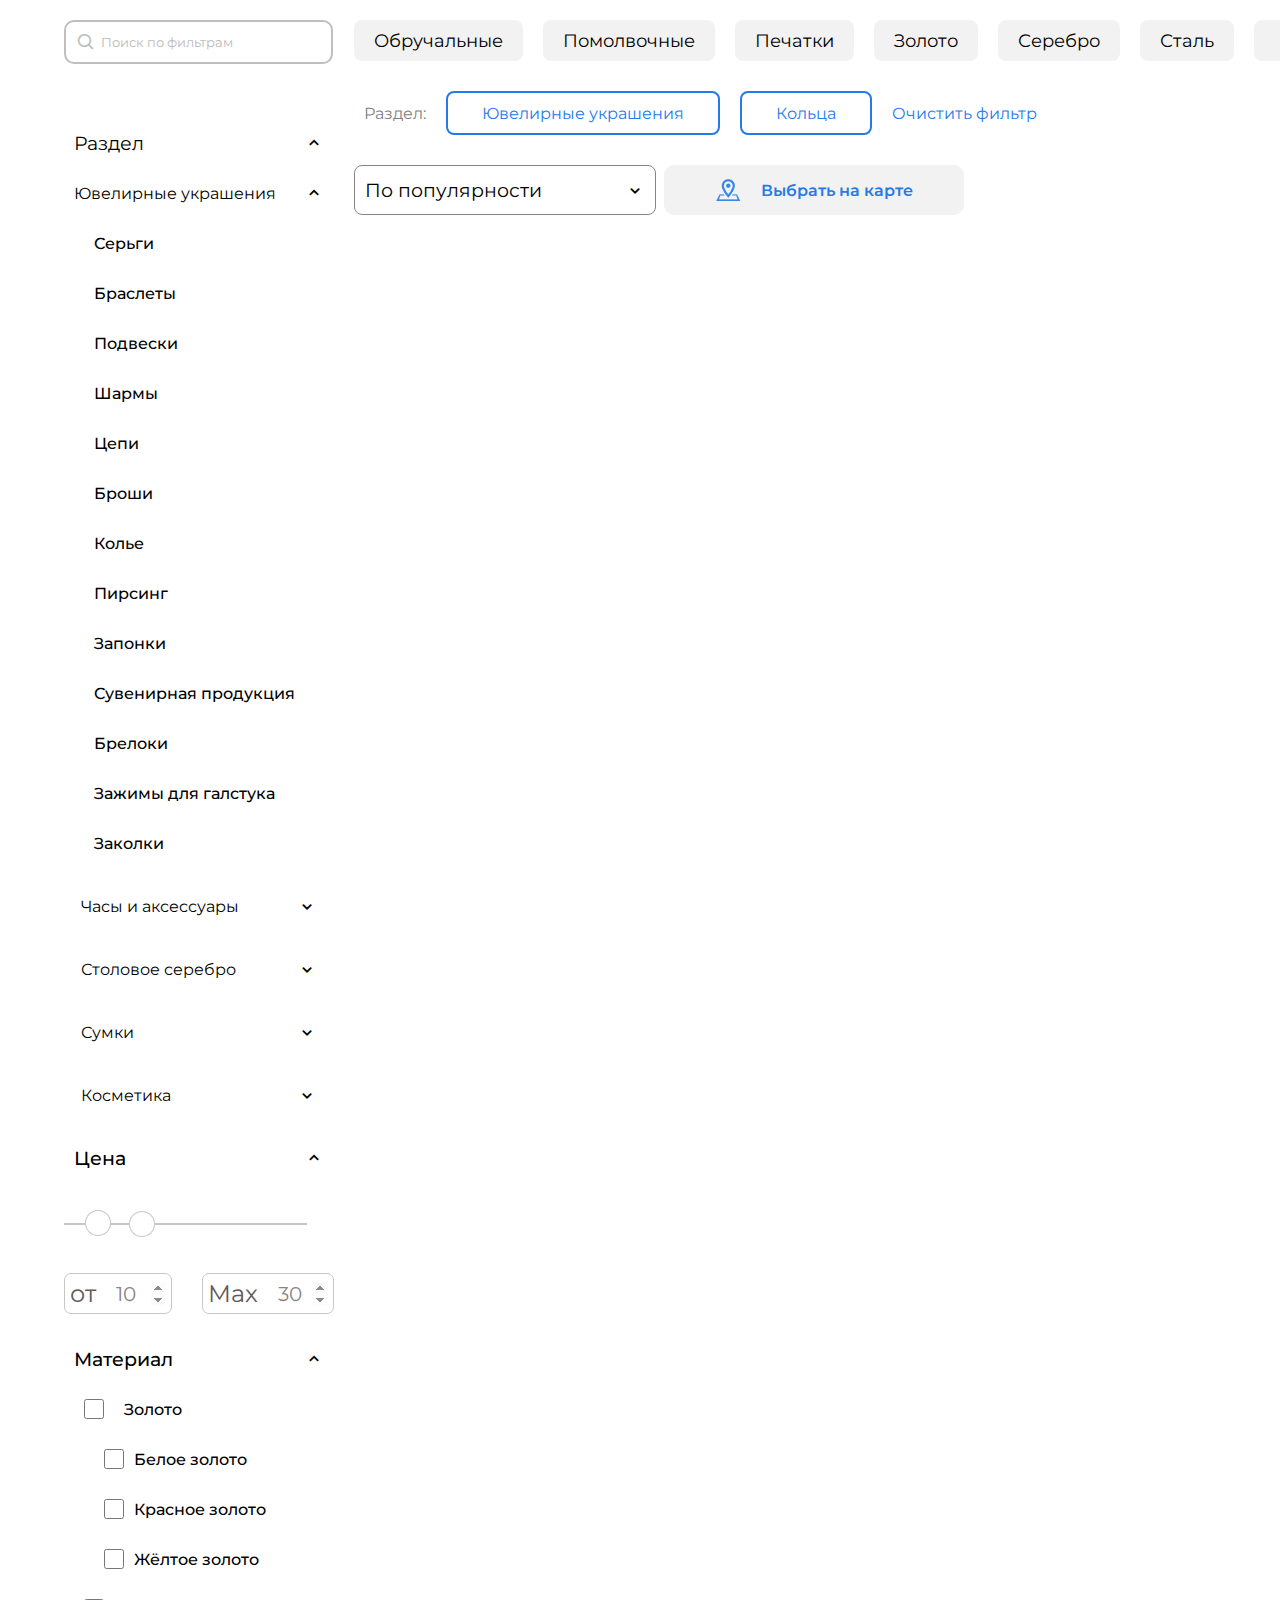
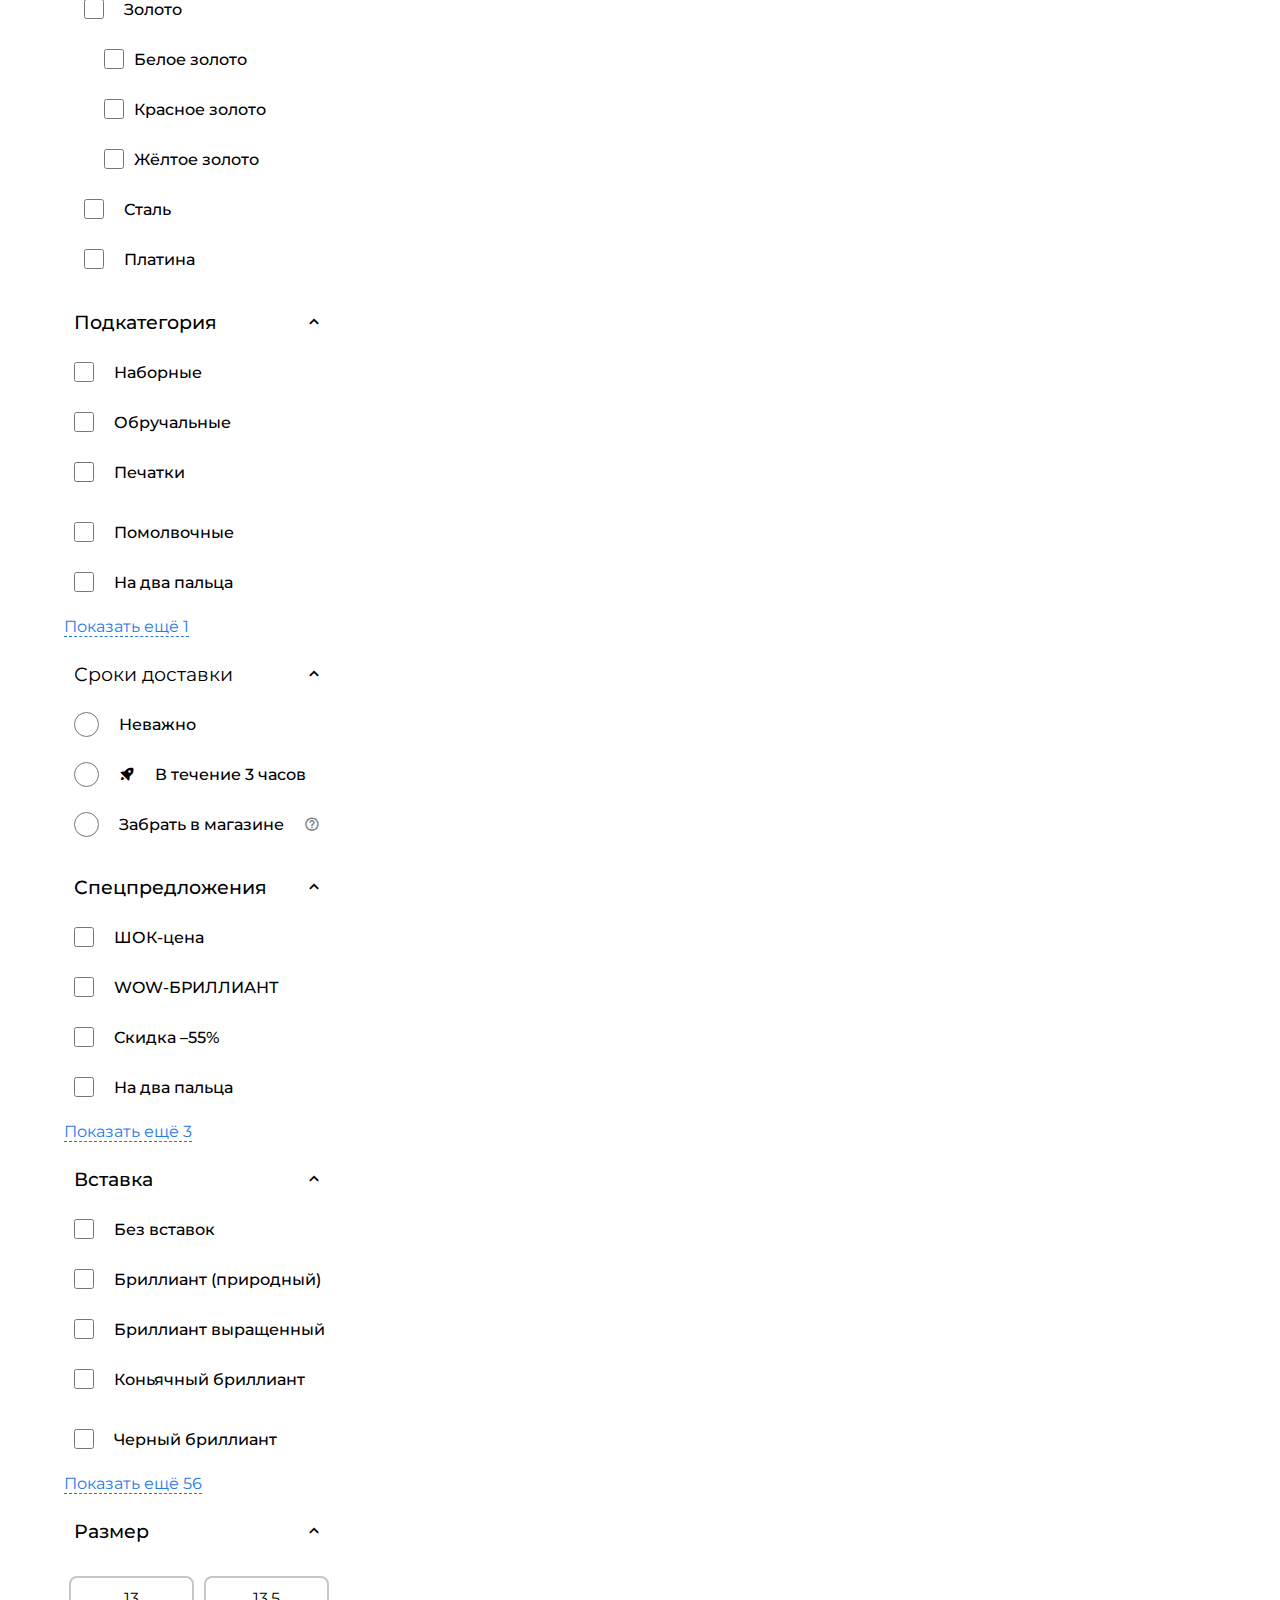
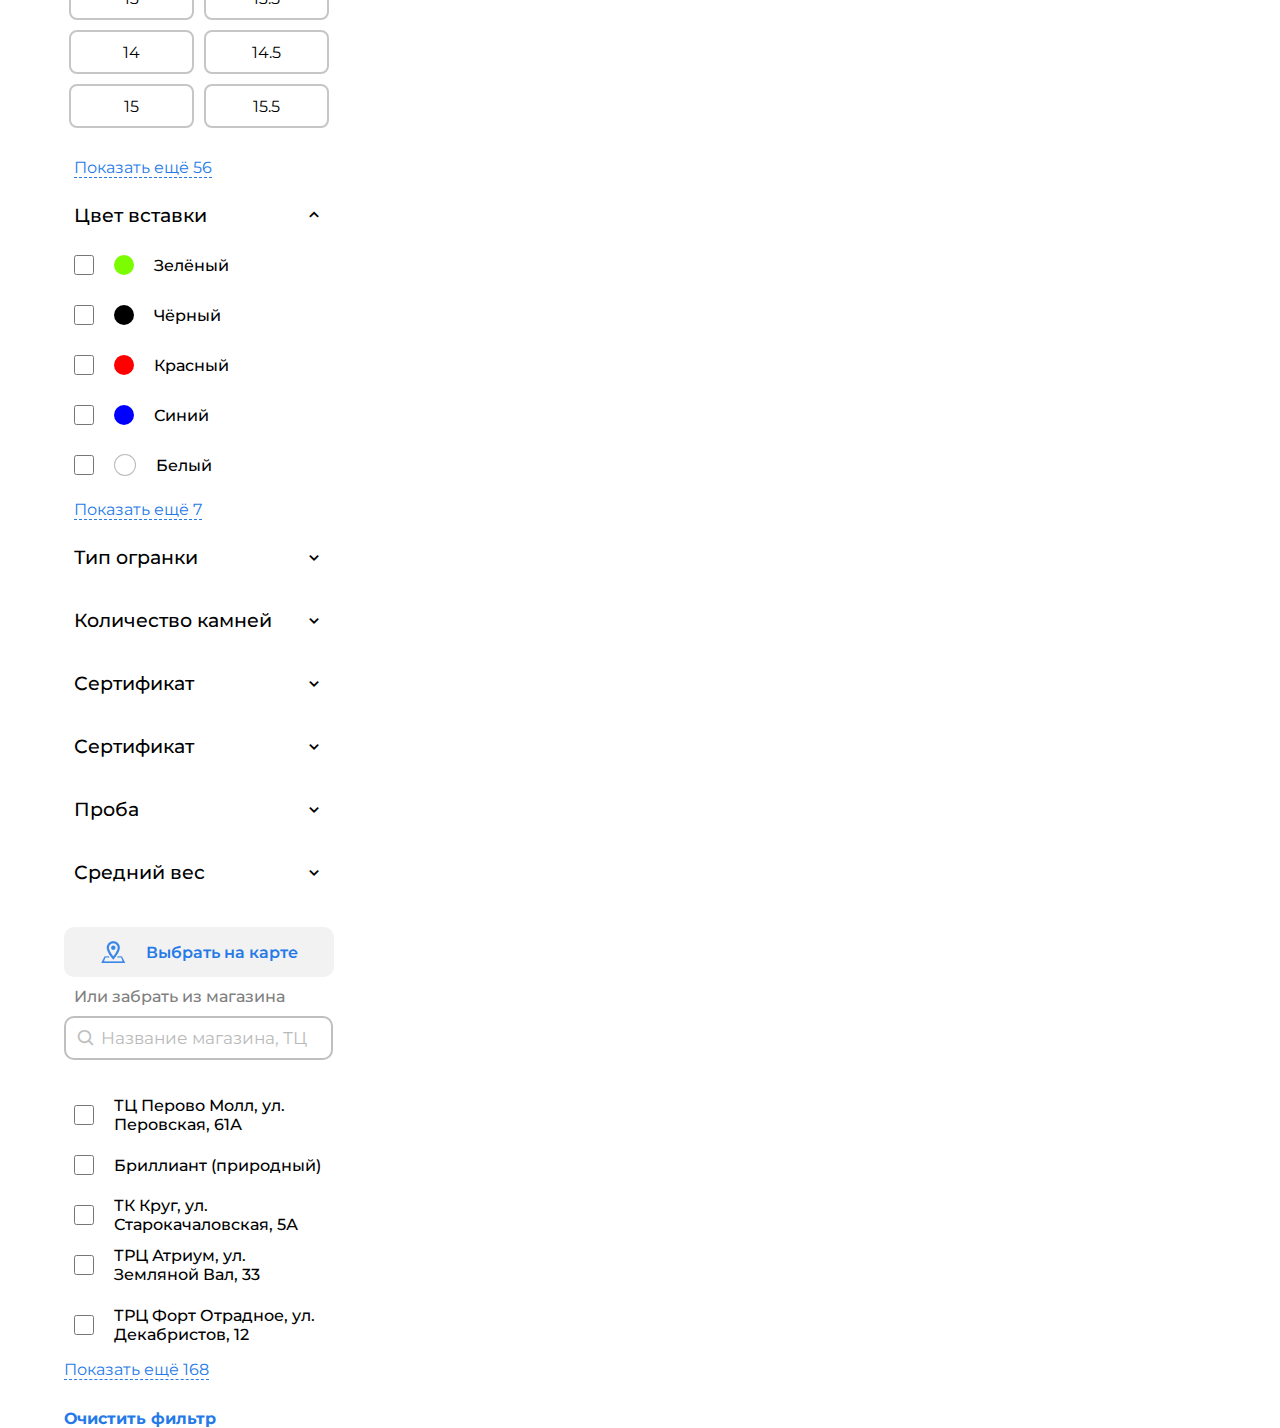
==== pages/index.html @ 88bc97db "2312" ====
<!DOCTYPE html>
<html lang="en">
<head>
    <meta charset="UTF-8">
    <meta name="viewport" content="width=device-width, initial-scale=1.0">
    <title>Document</title>
    <link href='https://unpkg.com/boxicons@2.1.4/css/boxicons.min.css' rel='stylesheet'>
    <link rel="stylesheet" href="style.css">
</head>
<body>
    <div class="body">
        <div class="almaz">
          <div class="accorin">
            <div class="input_search">
                <i class='bx bx-search'></i>
                <input type="text" placeholder="Поиск по фильтрам"> </div>
              
          </div>
          <div class="filter">
            <div class="filt1">
                <div class="pechat">
                    <h3>Обручальные</h3>
                </div>
                <div class="pechat">
                    <h3>Помолвочные</h3>
                </div>
                <div class="pechat">
                    <h3>Печатки</h3>
                </div>
                <div class="pechat">
                    <h3>Золото</h3>
                </div>
                <div class="pechat">
                    <h3>Серебро</h3>
                </div>
                <div class="pechat">
                    <h3>Сталь</h3>
                </div>
                <div class="pechat1">
                    <i class='bx bx-dots-vertical-rounded'></i>
                </div>
               
            </div>
            <div class="filt2">
                <h4 style="color: grey;">Раздел:</h4>
                <div class="ukr">
                    <h4>Ювелирные украшения</h4>
                   <i class='bx bx-x'></i>

                </div>
                <div class="ukr">
                    <h4>Кольца</h4><i class='bx bx-x'></i>
                </div>
                <h4 style="color: #257AE8;">Очистить фильтр</h4>
            </div>
            <div class="filt3">
                <div class="popular">
                    <h3>По популярности</h3>
                    <i class='bx bx-chevron-down'></i>
                </div>
                <div class="location1">
                    <div class="local1">
                    <img src="../image/SVG.png" alt="">
                    <span>Выбрать на карте</span>
                    </div>
                </div>
            </div>
          </div>
           
        </div>
        <div class="body_ichi">
        <div class="accor">
                    <div class="razdel"  >
                    <div  class="raz">
                        <h3>Раздел</h3>
                        <i class='bx bx-chevron-up' ></i>
                    </div>
                    <div class="razdel2">
                        <div onclick="document.querySelector('.clk').style='display:block;'" class="radl">
                       
                            <h3>Ювелирные украшения</h3> <i class='bx bx-chevron-up' ></i>
                           
                        </div>
                       <div class="clk">
                        <div class="clock">
                            <h3>Серьги</h3>
                        </div>
                        <div class="clock">
                            <h3>Браслеты</h3>
                        </div>
                        <div class="clock">
                            <h3>Подвески</h3>
                        </div>
                        <div class="clock">
                            <h3>Шармы</h3>
                        </div>
                        <div data-aos="zoom-in" class="clock">
                            <h3>Цепи</h3>
                        </div>
                        <div class="clock">
                            <h3>Броши</h3>
                        </div>
                        <div class="clock">
                            <h3>Колье</h3>
                        </div>
                        <div class="clock">
                            <h3>Пирсинг</h3>
                        </div>
                        <div class="clock">
                            <h3>Запонки</h3>
                        </div>
                        <div class="clock">
                            <h3>Сувенирная продукция</h3>
                        </div>
                        <div class="clock">
                            <h3>Брелоки</h3>
                        </div>
                        <div class="clock">
                            <h3>Зажимы для галстука</h3>
                        </div>
                        <div class="clock">
                            <h3>Заколки</h3>
                        </div>
                        <div class="razdel1"  >
                            <div  class="raz">
                                <h3>Часы и аксессуары</h3>
                                <i class='bx bx-chevron-down'></i>
                            </div>
         
                        </div>
                        <div class="razdel1"  >
                            <div  class="raz">
                                <h3>Столовое серебро</h3>
                                <i class='bx bx-chevron-down'></i>
                            </div>
         
                        </div>
                        <div class="razdel1"  >
                            <div  class="raz">
                                <h3>Сумки</h3>
                                <i class='bx bx-chevron-down'></i>
                            </div>
                         
                        </div>
                        <div class="razdel1"  >
                            <div  class="raz">
                                <h3>Косметика</h3>
                                <i class='bx bx-chevron-down'></i>
                            </div>
                           
                        </div>
                       </div>
                    </div>
                    </div>
                    <div class="razdel20"  >
                    <div  class="raz">
                        <h3>Цена</h3>
                        <i class='bx bx-chevron-up' ></i>
                    </div>
                    <div class="range_container">
                        <div class="sliders_control">
                           <input id="fromSlider" type="range" value="10" min="0" max="100"/>
                           <input id="toSlider" type="range" value="30" min="0" max="100"/>
                        </div>
                        <div class="form_control">
                          <div class="form_control_container">
                              <div class="form_control_container__time">от</div>
                              <input class="form_control_container__time__input" type="number" id="fromInput" value="10" min="0" max="100"/>
                            </div>
                            <div class="form_control_container">
                              <div class="form_control_container__time">Max</div>
                              <input class="form_control_container__time__input" type="number" id="toInput" value="30" min="0" max="100"/>
                            </div>
                        </div>
                    </div>
                    
                  
                    </div>
                    <div style="margin-top: 20px;"      class="razdel20"  >
                    <div  class="raz">
                        <h3>Материал</h3>
                        <i class='bx bx-chevron-up' ></i>
                    </div>
             <div class="categoryy">
                <div class="gold_cat">
                    <div class="gold">
                        <input style="margin-left: 10px;" type="checkbox" name="" id="">
                        <span>Золото</span>
                       </div>
                      <div class="gold1">
                        <input type="checkbox" name="" id="">
                        <span>Белое золото</span>
                      </div>
                      <div class="gold1">
                        <input type="checkbox" name="" id="">
                        <span>Красное золото</span>
                      </div>
                      <div class="gold1">
                        <input type="checkbox" name="" id="">
                        <span>Жёлтое золото</span>
                      </div>
                </div>


                <div class="gold_cat">
                    <div class="gold">
                        <input style="margin-left: 10px;" type="checkbox" name="" id="">
                        <span>Золото</span>
                       </div>
                      <div class="gold1">
                        <input type="checkbox" name="" id="">
                        <span>Белое золото</span>
                      </div>
                      <div class="gold1">
                        <input type="checkbox" name="" id="">
                        <span>Красное золото</span>
                      </div>
                      <div class="gold1">
                        <input type="checkbox" name="" id="">
                        <span>Жёлтое золото</span>
                      </div>
                </div>
                <div class="gold_cat">
                    <div class="gold">
                        <input style="margin-left: 10px;" type="checkbox" name="" id=""> <span>Сталь</span>
                    </div>
                    <div class="gold">
                        <input style="margin-left: 10px;" type="checkbox" name="" id=""> <span>Платина</span>

                    </div>
                </div>
             </div>
                  <!-- <div class="gold1">
                    <input  type="checkbox" name="" id="">
                    <span>Комбинированное
                        золото</span>
                  </div> -->
                 
                    </div>
                    <div class="razdel20">
                    <div class="raz">
                            <h3>Подкатегория</h3><i class='bx bx-chevron-up' ></i>
                    </div>
                    <div class="tick">
                        <div class="check_inp">
                            <input style="margin-left: 10px;" type="checkbox" name="" id="">
                            <span>Наборные</span>
                        </div>
                        <div class="check_inp">
                            <input style="margin-left: 10px;" type="checkbox" name="" id="">
                            <span>Обручальные</span>
                        </div>
                        <div style="margin-bottom: 10px;" class="check_inp">
                            <input style="margin-left: 10px;" type="checkbox" name="" id="">
                            <span>Печатки</span>
                        </div>
                        <div class="check_inp">
                            <input style="margin-left: 10px;" type="checkbox" name="" id="">
                            <span>Помолвочные</span>
                        </div>
                        <div style="margin-bottom: 10px;" class="check_inp">
                            <input style="margin-left: 10px;" type="checkbox" name="" id="">
                            <span>На два пальца</span>
                        </div>
                    </div> <span class="spn">Показать ещё 1</span>
                    </div>
                    <div class="razdel21">
                        <div class="raz">
                <h3>Сроки доставки</h3><i class='bx bx-chevron-up' ></i>
                        </div>
                        <div class="rocket">
                            <input style="margin-left: 10px;" type="radio" name="as" id="">
                            <span>Неважно</span>
                        </div>
                        <div class="rocket">
                            <input style="margin-left: 10px;" type="radio" name="as" id="">
                            <i class='bx bxs-rocket' ></i>
                            <span>В течение 3 часов</span>
                        </div>
                        <div class="rocket">
                            <input style="margin-left: 10px;" type="radio" name="as" id="">
                            <span>Забрать в магазине</span><i class='bx bx-help-circle'></i>
                        </div>
                    </div>
                    <div class="razdel20">
                        <div class="raz">
                                <h3>Спецпредложения</h3><i class='bx bx-chevron-up' ></i>
                        </div>
                        <div class="tick">
                            <div class="check_inp">
                                <input style="margin-left: 10px;" type="checkbox" name="" id="">
                                <span>ШОК-цена</span>
                            </div>
                            <div class="check_inp">
                                <input style="margin-left: 10px;" type="checkbox" name="" id="">
                                <span>WOW-БРИЛЛИАНТ</span>
                            </div>
                            <div class="check_inp">
                                <input style="margin-left: 10px;" type="checkbox" name="" id="">
                                <span>Скидка –55%</span>
                            </div>
                            <div style="margin-bottom: 10px;" class="check_inp">
                                <input style="margin-left: 10px;" type="checkbox" name="" id="">
                                <span>На два пальца</span>
                            </div>
                        </div> <span class="spn">Показать ещё 3</span>
                    </div>
                    <div class="razdel20">
                        <div class="raz">
                                <h3>Вставка</h3><i class='bx bx-chevron-up' ></i>
                        </div>
                        <div class="tick">
                            <div class="check_inp">
                                <input style="margin-left: 10px;" type="checkbox" name="" id="">
                                <span>Без вставок</span>
                            </div>
                            <div class="check_inp">
                                <input style="margin-left: 10px;" type="checkbox" name="" id="">
                                <span>Бриллиант (природный)</span>
                            </div>
                            <div class="check_inp">
                                <input style="margin-left: 10px;" type="checkbox" name="" id="">
                                <span>Бриллиант выращенный</span>
                            </div>
                            <div style="margin-bottom: 10px;" class="check_inp">
                                <input style="margin-left: 10px;" type="checkbox" name="" id="">
                                <span>Коньячный бриллиант</span>
                            </div>
                            <div style="margin-bottom: 10px;" class="check_inp">
                                <input style="margin-left: 10px;" type="checkbox" name="" id="">
                                <span>Черный бриллиант</span>
                            </div>
                        </div> <span class="spn">Показать ещё 56</span>
                    </div>
                    <div class="razdel20">
                        <div class="raz">
                            <h3>Размер</h3>
                            <i class='bx bx-chevron-up' ></i>
                        </div>
                        <div class="razmer">
                           <div class="ram">
                            <strong>13</strong>
                           </div> 
                           <div class="ram">
                            <strong>13.5</strong>
                            
                           </div> 
                           <div class="ram">
                            <strong>14</strong>
                            
                           </div> 
                           <div class="ram">
                            <strong>14.5</strong>
                            
                           </div> 
                           <div class="ram">
                            <strong>15</strong>
                            
                           </div> 
                           <div class="ram">
                            <strong>15.5</strong>
                            
                           </div> 
                           
                        </div><span style="margin-left: 10px;" class="spn">Показать ещё 56</span>
                    </div>
                    <div class="razdel20">
                        <div class="raz">
                            <h3>Цвет вставки</h3>
                            <i class='bx bx-chevron-up' ></i>
                        </div>
                        <div class="tick">
                            <div class="check_inp">
                                <input style="margin-left: 10px;" type="checkbox" name="" id="">
                                <div class="color"></div>
                                <span>Зелёный</span>
                            </div>
                            <div class="check_inp">
                                <input style="margin-left: 10px;" type="checkbox" name="" id="">
                                <div class="color1"></div>
                                <span>Чёрный</span>
                            </div>
                            <div class="check_inp">
                                <input style="margin-left: 10px;" type="checkbox" name="" id="">
                                <div class="color2"></div>
                                <span>Красный</span>
                            </div>
                            <div  class="check_inp">
                                <input style="margin-left: 10px;" type="checkbox" name="" id="">
                                <div class="color3"></div>
                                <span>Синий</span>
                            </div>
                            <div style="margin-bottom: 10px;" class="check_inp">
                                <input style="margin-left: 10px;" type="checkbox" name="" id="">
                                <div class="color4"></div>

                                <span>Белый</span>
                            </div>
                        </div>
                        <span style="margin-left: 10px;" class="spn">Показать ещё 7</span>
                    </div>
                    <div class="razdel20">
                        <div class="raz">
                            <h3>Тип огранки</h3><i class='bx bx-chevron-down'></i>
                        </div>
                    </div>
                    <div class="razdel20">
                        <div class="raz">
                            <h3>Количество камней</h3><i class='bx bx-chevron-down'></i>
                        </div>
                    </div>
                    <div class="razdel20">
                        <div class="raz">
                            <h3>Сертификат</h3><i class='bx bx-chevron-down'></i>
                        </div>
                    </div>
                    <div class="razdel20">
                        <div class="raz">
                            <h3>Сертификат</h3><i class='bx bx-chevron-down'></i>
                        </div>
                    </div>
                    <div class="razdel20">
                        <div class="raz">
                            <h3>Проба</h3><i class='bx bx-chevron-down'></i>
                        </div>
                    </div>
                    <div class="razdel20">
                        <div class="raz">
                            <h3>Средний вес</h3><i class='bx bx-chevron-down'></i>
                        </div>
                    </div>
                    <div class="location">
                        <div class="local">
                        <img src="../image/SVG.png" alt="">
                        <span>Выбрать на карте</span>
                        </div>
                    </div>
                    <p style="color: grey;margin-top: 10px;margin-left: 10px;margin-bottom: 10px;font-weight: 500;">Или забрать из магазина</p>
                    <div class="input_search1">

                        <i class='bx bx-search'></i>
                        <input type="text" placeholder="Название магазина, ТЦ">
                     </div>
                     <div class="tick">
                        <div class="check_inp lefy">
                            <input style="margin-left: 10px;" type="checkbox" name="" id="">
                            <span>ТЦ Перово Молл, ул.
                                Перовская, 61А</span>
                        </div>
                        <div class="check_inp lefy">
                            <input style="margin-left: 10px;" type="checkbox" name="" id="">
                            <span>Бриллиант (природный)</span>
                        </div>
                        <div class="check_inp lefy">
                            <input style="margin-left: 10px;" type="checkbox" name="" id="">
                            <span>ТК Круг, ул.
                                Старокачаловская, 5А</span>
                        </div>
                        <div style="margin-bottom: 10px;" class="check_inp lefy">
                            <input style="margin-left: 10px;" type="checkbox" name="" id="">
                            <span>ТРЦ Атриум, ул. Земляной
                                Вал, 33</span>
                        </div>
                        <div style="margin-bottom: 10px;" class="check_inp lefy">
                            <input style="margin-left: 10px;" type="checkbox" name="" id="">
                            <span>ТРЦ Форт Отрадное, ул.
                                Декабристов, 12</span>
                        </div>
                    </div> <span class="spn">Показать ещё 168</span>


                    <p style="color: #257AE8; font-weight: 700;margin-top: 30px;">Очистить фильтр</p>
            </div>
         




<!-- 
            <div  class="cards1">
                
            </div> -->
        </div>
    </div>
</body>
</html>
---- pages/style.css ----
@import url('https://fonts.googleapis.com/css2?family=Montserrat:ital,wght@0,100..900;1,100..900&display=swap');
*{
    font-family: "Montserrat", sans-serif;
    font-weight: 400;
    padding: 0px;
    margin: 0px;
}
.body{
    margin-top: 20px;
}
.body_ichi{
    display: grid;
    max-width: 1400px;
    width: 90%;
    margin: auto;
    /* background-color: black; */
    grid-template-columns: 270px auto;
}
.accor{
    /* background-color: red; */
    width:100% ;
}
.cards1{
    width: 100%;
    background-color: aqua;
    height: 3000px;
}

.almaz{
    display: grid;
    grid-template-columns: 270px auto;
    /* justify-content: space-between; */
    width: 90%;
    align-items: start !important;

    margin: auto;
    margin-bottom: 20px;
    max-width: 1400px;
}
.input_search{
    background-color: white;
    width: 98%;
    /* margin: auto; */
    border-radius: 10px;
    border: 2px solid grey;
    opacity: 0.5;
    /* margin: auto; */
    height: 40px;
    
    display: flex;
    justify-content: space-around;
    align-items: center;
}
.bx-search{
    margin-left: 10px;
    font-size: 20px;
    color: #808080;
}
.input_search input{
    width: 90%;
    margin-left: 5px;
    outline: none;
    color: #757575;
    border: none;
}
.pechat{
    background-color: #F2F2F2;
    padding: 10px 20px;
    border-radius: 8px;
    /* width: 90%; */
    margin-left: 20px;
    font-family: "Montserrat", sans-serif;
    font-weight: 400 !important;
    display: flex;
    justify-content: center;
    align-items: center;
    text-align: center;
    font-size: 15px;
}
.pechat1{
    background-color: #F2F2F2;
    padding:10px 20px;
    border-radius: 8px;
    width: 100%;
    margin-left: 20px;
    font-family: "Montserrat", sans-serif;
    font-weight: 400 !important;
    display: flex;
    justify-content: center;
    align-items: center;
    text-align: center;
}
.filter{
    width: 98%;
    /* margin: auto; */
}
.filt1{
    display: flex;
    width: 10%;
    justify-content: space-between;
}
.ukr{
    /* width: 206.33px; */
    height: 40px;
    padding: 0px 34px;
    gap: 20px;
    border-radius: 8px;
    display: flex;
    justify-content: center;
    align-items: center;
    opacity: 0px;
    border: 2px solid #257AE8;
    color: #257AE8;
    
}
.ukr:hover{
    .bx-x{
        display: block;
    }
}
.bx-x{
    font-size: 20px;
    display: none;
}

.filt2{
    gap: 20px;
    display: flex;
    margin-top: 30px;
    align-items: center;
    margin-left: 30px;
}
.razdel{
  margin-top: -130px;
    /* min-height: 300px; */
}
.razdel1{
    font-size: 14px;
    width: 95%;
    margin: auto;
}
.raz{
    display: flex;
    justify-content: space-between;
    width: 100%;
    margin: auto;
    height: 50px;
    align-items: center;
    /* margin-bottom: 20px; */
    margin-top: 13px;
    border-radius: 10px;
    transition: 1s;
}
.raz h3{
    margin-left: 10px;
}

.raz:hover{
    background-color: #E7F1FD;

}
.bx-chevron-up {
    font-size: 20px;
}
.bx-chevron-down{
    font-size: 20px;
    margin-right: 10px;
}
.radl{
    display: flex;
    justify-content: space-between;
    width: 100%;
    margin: auto;
    height: 50px;
    align-items: center;
    /* margin-bottom: 20px; */
    border-radius: 10px;
    transition: 1s;
    /* display: none; */
}
.radl h3{
    margin-left: 10px;
    font-size: 16px;
}
.radl:hover{
    background-color: #E7F1FD;

}
.bx-chevron-up{
    margin-right: 10px;
}
.clk{
    /* display: none; */

}
.clock{
    display: flex;
    justify-content: space-between;
    width: 85%;
    margin: auto;
    height: 50px;
    align-items: center;
    /* margin-bottom: 20px; */
    border-radius: 10px;
    transition: 1s;
}
.clock h3{
    margin-left: 10px;
    font-size: 16px;
    font-weight: 500;
}
.clock:hover{
    background-color: #E7F1FD;

}
.range_container {
    display: flex;
    flex-direction: column;
    width: 100%;
    margin-top: 40px;
  }
  
  .sliders_control {
    position: relative;
    min-height: 50px;
  }
  
  .form_control {
    position: relative;
    display: flex;
    width: 100%;
    justify-content: space-between;
    font-size: 24px;
    color: #635a5a;
  }
  
  input[type=range]::-webkit-slider-thumb {
    -webkit-appearance: none;
    pointer-events: all;
    width: 24px;
    height: 24px;
    background-color: #fff;
    border-radius: 50%;
    box-shadow: 0 0 0 1px #C6C6C6;
    cursor: pointer;
  }
  
  input[type=range]::-moz-range-thumb {
    -webkit-appearance: none;
    pointer-events: all;
    width: 24px;
    height: 24px;
    background-color: #fff;
    border-radius: 50%;
    box-shadow: 0 0 0 1px #C6C6C6;
    cursor: pointer;  
  }
  
  input[type=range]::-webkit-slider-thumb:hover {
    background: #f7f7f7;
  }
  
  input[type=range]::-webkit-slider-thumb:active {
    box-shadow: inset 0 0 3px #387bbe, 0 0 9px #387bbe;
    -webkit-box-shadow: inset 0 0 3px #387bbe, 0 0 9px #387bbe;
  }
  
  input[type="number"] {
    color: #8a8383;
    width: 50px;
    /* height: 30px; */
    font-size: 20px;
    border: none;
  }
  
  input[type=number]::-webkit-inner-spin-button, 
  input[type=number]::-webkit-outer-spin-button {  
     opacity: 1;
  }
  
  input[type="range"] {
    -webkit-appearance: none; 
    appearance: none;
    height: 2px;
    width: 90%;
    margin: auto;
    position: absolute;
    background-color: #C6C6C6;
    pointer-events: none;
  }
  
  #fromSlider {
    height: 0;
    z-index: 1;
  }
  .form_control_container{
    display: flex;
    gap: 20px;
    border: 1px solid #C6C6C6;
    padding:  5px;
    width: 8 0%;
    border-radius: 7px;
  }

 .razdel20 h3{
    font-weight: 500;
 }
 .gold{
    margin-left: 10px;
    display: flex;
    align-items: center;
    gap: 20px;
    /* margin-top: 20px; */
    height: 50px;
    border-radius: 10px;
    transition: 1s;
 }
 .gold input{
    width: 20px;
    height: 20px;
 }
 .gold span{
    font-weight: 500;
 }
 .gold1{
    /* width: 80%; */
    padding-left: 40px;
    margin: auto;
    /* margin-top: 15px; */
    display: flex;
    align-items: center;
    height: 50px;
    gap: 10px;
    border-radius: 10px;
    transition: 1s;
 }
 .gold1 input{
    width: 20px;
    
    height: 20px;
 }
 .gold1 span{
    font-weight: 500;
 }
 
.gold1:hover{
    background-color: #E7F1FD;

}
.gold:hover{
    background-color: #E7F1FD;

}
.check_inp input{
    width: 20px;
    height: 20px;
     
}
.check_inp span{
    font-weight: 500;
 }
 .check_inp:hover{
    background-color: #E7F1FD;
}
.check_inp{
    /* margin-left: 10px; */
    display: flex;
    align-items: center;
    gap: 20px;
    /* margin-top: 20px; */
    min-height: 50px;
    border-radius: 10px;
    transition: 1s;
 }
 .spn{
    color: #257AE8;
    border-bottom: 1px dashed #257AE8;
    /* margin-bottom: 20px; */
 }

.razdel21 input{
    width: 25px;
    height: 25px;
}
.rocket{
      /* margin-left: 10px; */
      display: flex;
      align-items: center;
      gap: 20px;
      /* margin-top: 20px; */
      height: 50px;
      border-radius: 10px;
      transition: 1s;
 }
 .rocket span{
    font-weight: 500;
 }
 
.rocket:hover{
    background-color: #E7F1FD;

}
.bx-help-circle{
 color: grey;   
}
.razmer{
    display: grid;
    grid-template-columns: 1fr 1fr;
    margin-top: 20px;

    margin-bottom: 20px;
}
.ram{
    width: 90%;
    margin: auto;
    display: flex;
    justify-content: center;
    align-items: center;
    height: 40px;
    border: 2px solid #C6C6C6;
    border-radius: 8px;
    margin-bottom: 10px;
    transition: 1s;
}
.ram:hover{
    border: 2px solid #257AE8;

}
.color{
    background-color: lawngreen;
    width: 20px;
    height: 20px;
    border-radius: 50%;
}
.color1{
    background-color: black;
    width: 20px;
    height: 20px;
    border-radius: 50%;
}
.color2{
    background-color: red;
    width: 20px;
    height: 20px;
    border-radius: 50%;
}
.color3{
    background-color: blue;
    width: 20px;
    height: 20px;
    border-radius: 50%;
}
.color4{
    background-color: white;
    width: 20px;
    border: 1px solid #8a83838e;
    height: 20px;
    border-radius: 50%;
}
.location{
    background-color: #F2F2F2;
    width: 100%;
    height: 50px;
    border-radius: 10px;
    display: flex;
    justify-content: center;
    align-items: center;
    color: #257AE8;
    margin-top: 30px;
}
.local{
    display: flex;
    align-items: center;
    gap: 20px;
}
.local span{
    font-weight: 600;
}

.input_search1{
    background-color: white;
    width: 98%;
    /* margin: auto; */
    border-radius: 10px;
    border: 2px solid grey;
    opacity: 0.5;
    /* margin: auto; */
    height: 40px;
    
    display: flex;
    justify-content: space-around;
    align-items: center;
    margin-bottom: 30px;
}
.input_search1 input{
    width: 90%;
    font-size: 17px;
    margin-left: 5px;
    outline: none;
    color: #757575;
    border: none;
}
.lefy{
    display: grid;
    grid-template-columns:  auto 1fr;
}
.lefy input{
    width: 20px !important;
    height: 20px !important;
}
.filt3{
    display: grid;
    grid-template-columns: 300px 300px;
    gap: 10px;
    align-items: center;
    width: 50%;
    margin-left: 20px;
}
.popular{
    display: flex;
    align-items: center;
    width: 100%;
    margin-top: 30px;
    justify-content: space-between;
    border-radius: 8px;
    border: 1px solid #8a8383;
    height: 48px;

}
.popular h3{
    margin-left: 10px;
}
.location1{
    background-color: #F2F2F2;
    width: 100%;
    height: 50px;
    border-radius: 10px;
    display: flex;
    justify-content: center;
    align-items: center;
    color: #257AE8;
    margin-top: 30px;
}
.local1{
    display: flex;
    align-items: center;
    gap: 20px;
}
.local1 span{
    font-weight: 600;
}
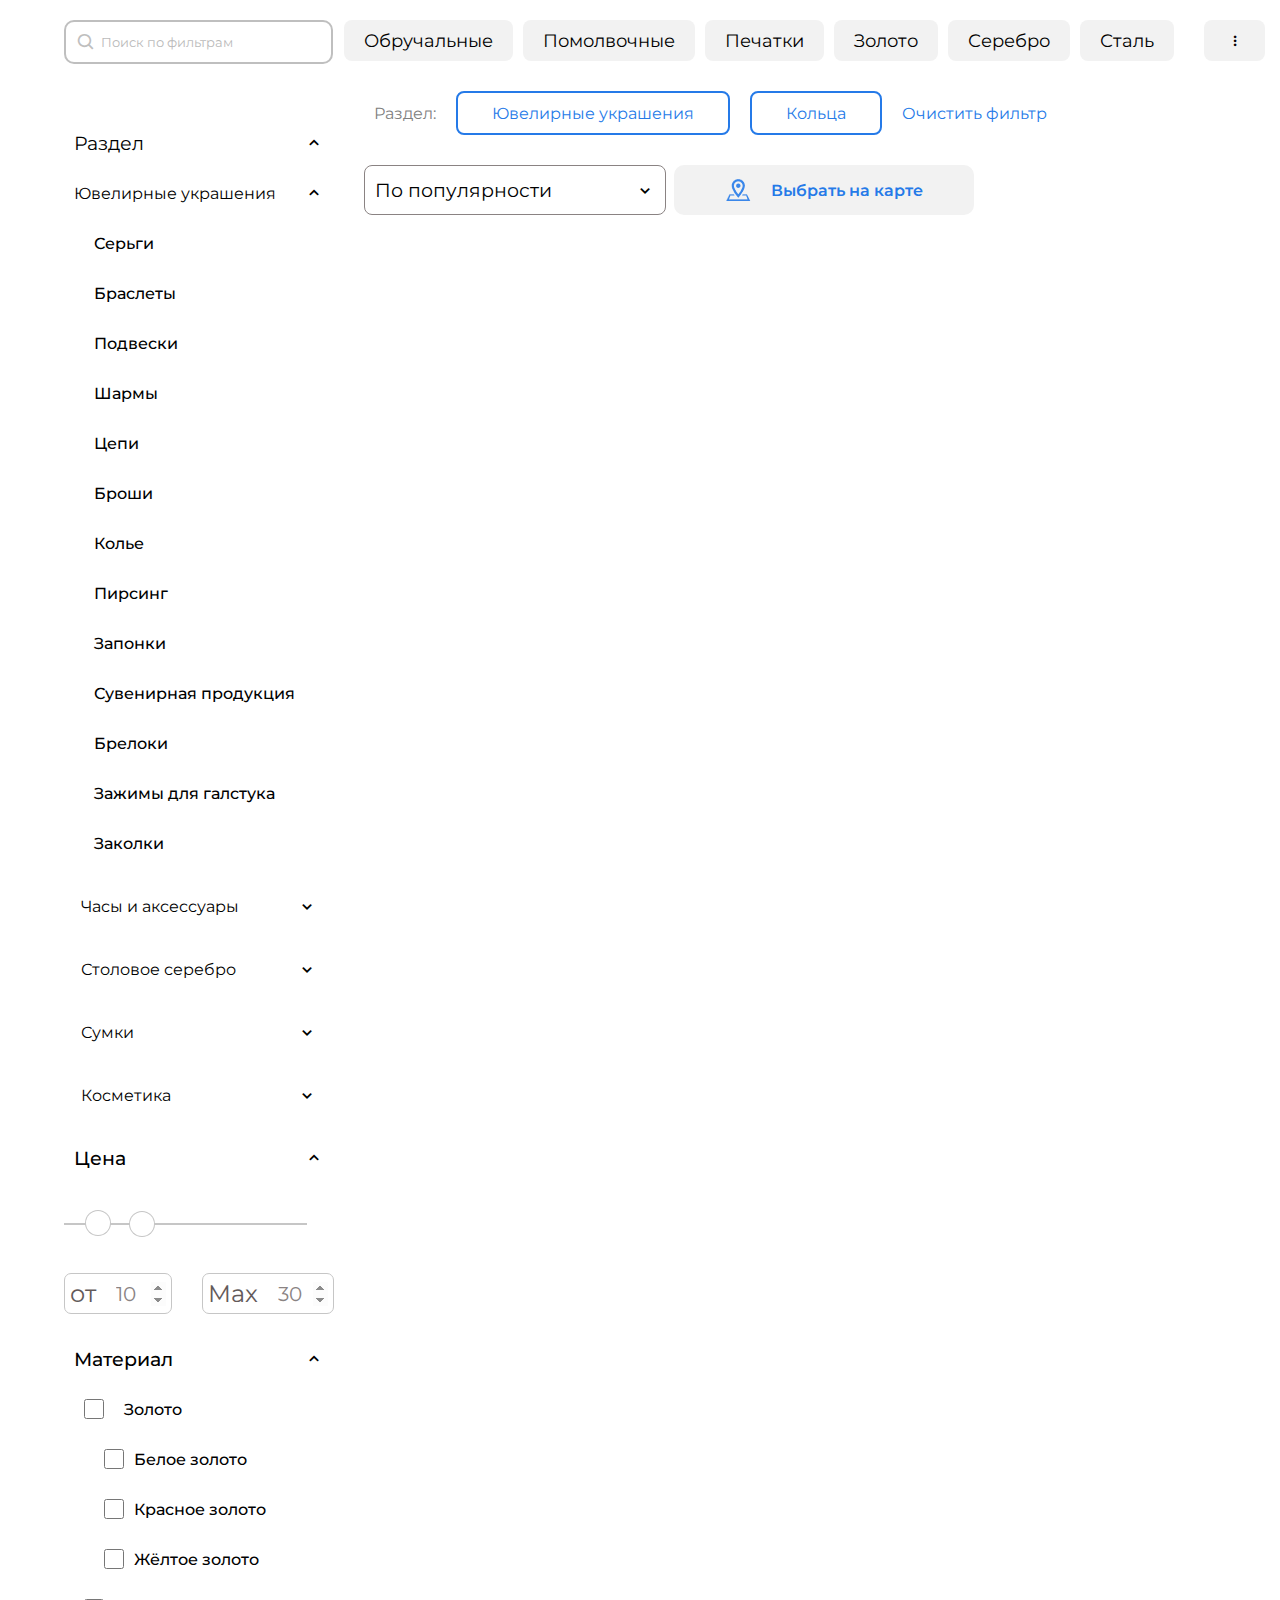
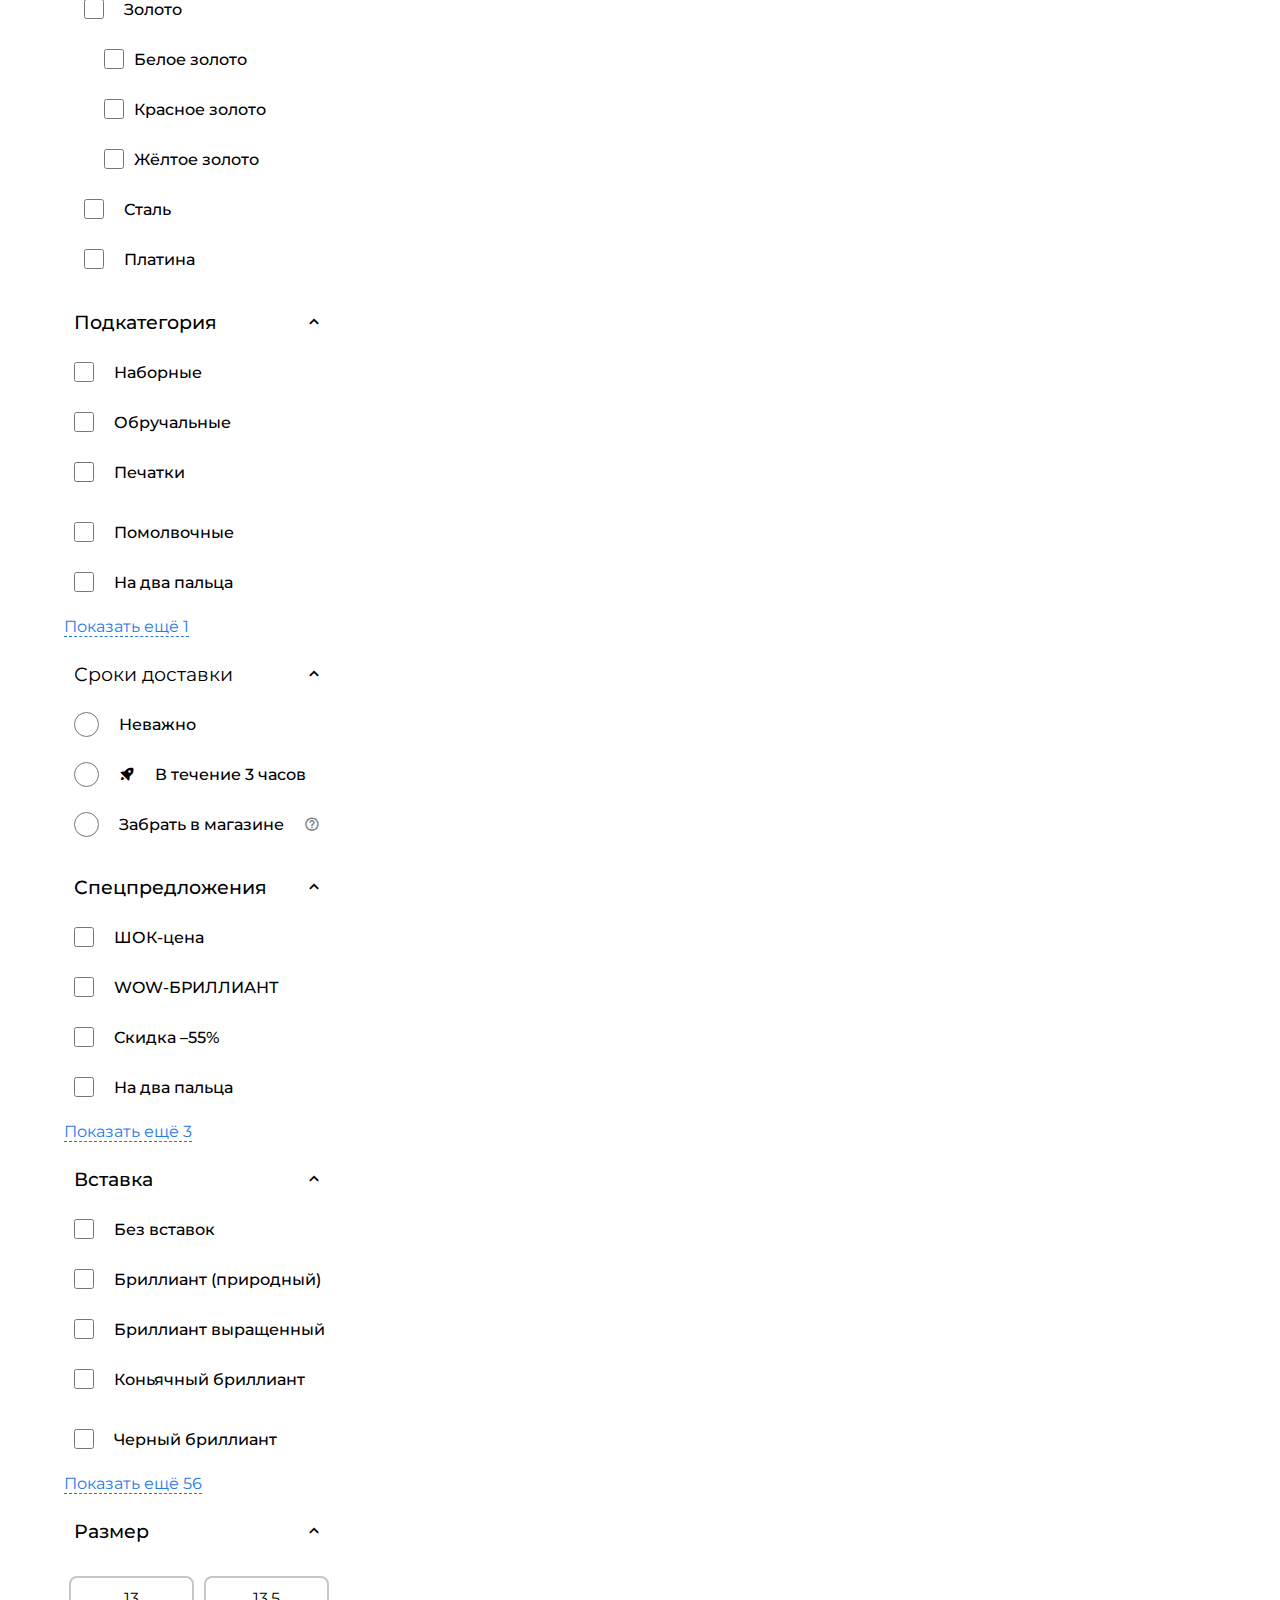
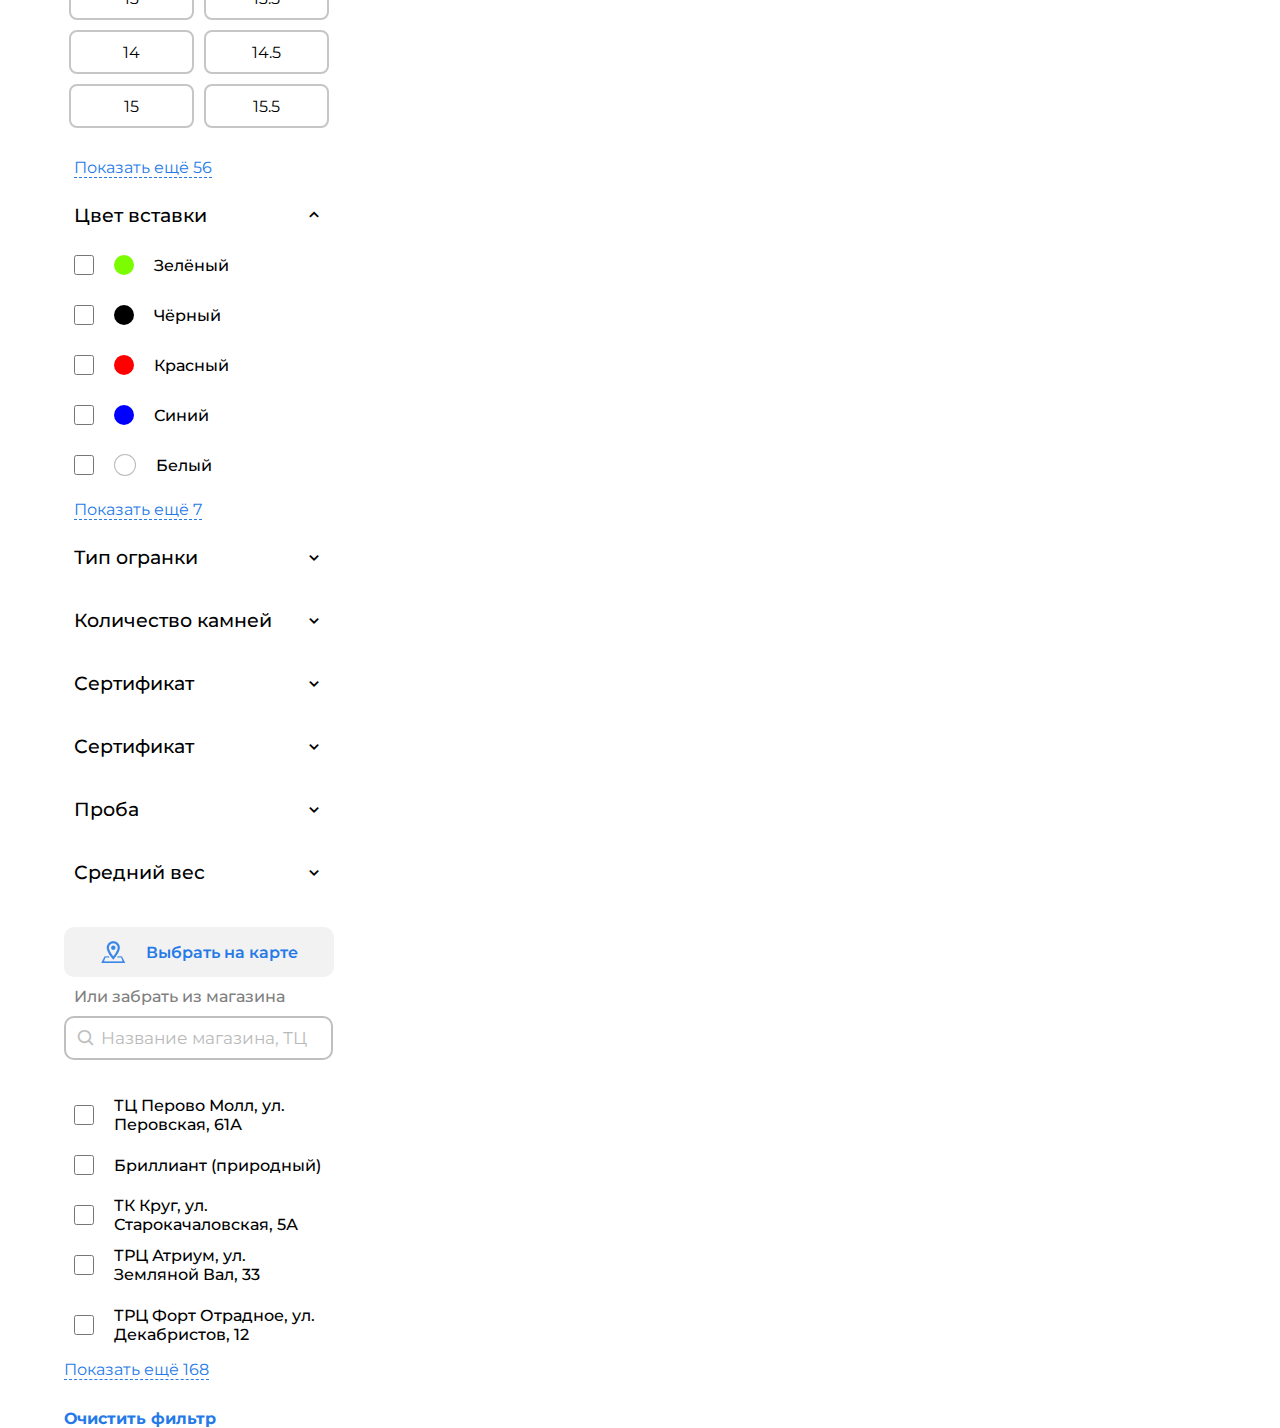
==== commit fcc6d7b7: "12" ====
--- a/pages/index.html
+++ b/pages/index.html
@@ -1,245 +1,251 @@
 <!DOCTYPE html>
 <html lang="en">
+
 <head>
     <meta charset="UTF-8">
     <meta name="viewport" content="width=device-width, initial-scale=1.0">
     <title>Document</title>
     <link href='https://unpkg.com/boxicons@2.1.4/css/boxicons.min.css' rel='stylesheet'>
     <link rel="stylesheet" href="style.css">
+ 
 </head>
+
 <body>
     <div class="body">
         <div class="almaz">
-          <div class="accorin">
-            <div class="input_search">
-                <i class='bx bx-search'></i>
-                <input type="text" placeholder="Поиск по фильтрам"> </div>
-              
-          </div>
-          <div class="filter">
-            <div class="filt1">
-                <div class="pechat">
-                    <h3>Обручальные</h3>
-                </div>
-                <div class="pechat">
-                    <h3>Помолвочные</h3>
-                </div>
-                <div class="pechat">
-                    <h3>Печатки</h3>
-                </div>
-                <div class="pechat">
-                    <h3>Золото</h3>
-                </div>
-                <div class="pechat">
-                    <h3>Серебро</h3>
-                </div>
-                <div class="pechat">
-                    <h3>Сталь</h3>
-                </div>
-                <div class="pechat1">
-                    <i class='bx bx-dots-vertical-rounded'></i>
-                </div>
-               
+            <div class="accorin">
+                <div class="input_search">
+                    <i class='bx bx-search'></i>
+                    <input type="text" placeholder="Поиск по фильтрам">
+                </div>
+
             </div>
-            <div class="filt2">
-                <h4 style="color: grey;">Раздел:</h4>
-                <div class="ukr">
-                    <h4>Ювелирные украшения</h4>
-                   <i class='bx bx-x'></i>
-
-                </div>
-                <div class="ukr">
-                    <h4>Кольца</h4><i class='bx bx-x'></i>
-                </div>
-                <h4 style="color: #257AE8;">Очистить фильтр</h4>
+            <div class="filter">
+                <div class="filt1">
+                    <div class="pechat">
+                        <h3>Обручальные</h3>
+                    </div>
+                    <div class="pechat">
+                        <h3>Помолвочные</h3>
+                    </div>
+                    <div class="pechat">
+                        <h3>Печатки</h3>
+                    </div>
+                    <div class="pechat">
+                        <h3>Золото</h3>
+                    </div>
+                    <div class="pechat">
+                        <h3>Серебро</h3>
+                    </div>
+                    <div class="pechat">
+                        <h3>Сталь</h3>
+                    </div>
+                    <div class="pechat1">
+                        <i class='bx bx-dots-vertical-rounded'></i>
+                    </div>
+
+                </div>
+                <div class="filt2">
+                    <h4 style="color: grey;">Раздел:</h4>
+                    <div class="ukr">
+                        <h4>Ювелирные украшения</h4>
+                        <i class='bx bx-x'></i>
+
+                    </div>
+                    <div class="ukr">
+                        <h4>Кольца</h4><i class='bx bx-x'></i>
+                    </div>
+                    <h4 style="color: #257AE8;">Очистить фильтр</h4>
+                </div>
+                <div class="filt3">
+                    <div class="popular">
+                        <h3>По популярности</h3>
+                        <i class='bx bx-chevron-down'></i>
+                    </div>
+                    <div class="location1">
+                        <div class="local1">
+                            <img src="../image/SVG.png" alt="">
+                            <span>Выбрать на карте</span>
+                        </div>
+                    </div>
+                </div>
             </div>
-            <div class="filt3">
-                <div class="popular">
-                    <h3>По популярности</h3>
-                    <i class='bx bx-chevron-down'></i>
-                </div>
-                <div class="location1">
-                    <div class="local1">
-                    <img src="../image/SVG.png" alt="">
-                    <span>Выбрать на карте</span>
-                    </div>
-                </div>
-            </div>
-          </div>
-           
+
         </div>
         <div class="body_ichi">
-        <div class="accor">
-                    <div class="razdel"  >
-                    <div  class="raz">
+            <div class="accor">
+                <div class="razdel">
+                    <div class="raz">
                         <h3>Раздел</h3>
-                        <i class='bx bx-chevron-up' ></i>
+                        <i class='bx bx-chevron-up'></i>
                     </div>
                     <div class="razdel2">
                         <div onclick="document.querySelector('.clk').style='display:block;'" class="radl">
-                       
-                            <h3>Ювелирные украшения</h3> <i class='bx bx-chevron-up' ></i>
-                           
-                        </div>
-                       <div class="clk">
-                        <div class="clock">
-                            <h3>Серьги</h3>
-                        </div>
-                        <div class="clock">
-                            <h3>Браслеты</h3>
-                        </div>
-                        <div class="clock">
-                            <h3>Подвески</h3>
-                        </div>
-                        <div class="clock">
-                            <h3>Шармы</h3>
-                        </div>
-                        <div data-aos="zoom-in" class="clock">
-                            <h3>Цепи</h3>
-                        </div>
-                        <div class="clock">
-                            <h3>Броши</h3>
-                        </div>
-                        <div class="clock">
-                            <h3>Колье</h3>
-                        </div>
-                        <div class="clock">
-                            <h3>Пирсинг</h3>
-                        </div>
-                        <div class="clock">
-                            <h3>Запонки</h3>
-                        </div>
-                        <div class="clock">
-                            <h3>Сувенирная продукция</h3>
-                        </div>
-                        <div class="clock">
-                            <h3>Брелоки</h3>
-                        </div>
-                        <div class="clock">
-                            <h3>Зажимы для галстука</h3>
-                        </div>
-                        <div class="clock">
-                            <h3>Заколки</h3>
-                        </div>
-                        <div class="razdel1"  >
-                            <div  class="raz">
-                                <h3>Часы и аксессуары</h3>
-                                <i class='bx bx-chevron-down'></i>
-                            </div>
-         
-                        </div>
-                        <div class="razdel1"  >
-                            <div  class="raz">
-                                <h3>Столовое серебро</h3>
-                                <i class='bx bx-chevron-down'></i>
-                            </div>
-         
-                        </div>
-                        <div class="razdel1"  >
-                            <div  class="raz">
-                                <h3>Сумки</h3>
-                                <i class='bx bx-chevron-down'></i>
-                            </div>
-                         
-                        </div>
-                        <div class="razdel1"  >
-                            <div  class="raz">
-                                <h3>Косметика</h3>
-                                <i class='bx bx-chevron-down'></i>
-                            </div>
-                           
-                        </div>
-                       </div>
-                    </div>
-                    </div>
-                    <div class="razdel20"  >
-                    <div  class="raz">
+
+                            <h3>Ювелирные украшения</h3> <i class='bx bx-chevron-up'></i>
+
+                        </div>
+                        <div class="clk">
+                            <div class="clock">
+                                <h3>Серьги</h3>
+                            </div>
+                            <div class="clock">
+                                <h3>Браслеты</h3>
+                            </div>
+                            <div class="clock">
+                                <h3>Подвески</h3>
+                            </div>
+                            <div class="clock">
+                                <h3>Шармы</h3>
+                            </div>
+                            <div data-aos="zoom-in" class="clock">
+                                <h3>Цепи</h3>
+                            </div>
+                            <div class="clock">
+                                <h3>Броши</h3>
+                            </div>
+                            <div class="clock">
+                                <h3>Колье</h3>
+                            </div>
+                            <div class="clock">
+                                <h3>Пирсинг</h3>
+                            </div>
+                            <div class="clock">
+                                <h3>Запонки</h3>
+                            </div>
+                            <div class="clock">
+                                <h3>Сувенирная продукция</h3>
+                            </div>
+                            <div class="clock">
+                                <h3>Брелоки</h3>
+                            </div>
+                            <div class="clock">
+                                <h3>Зажимы для галстука</h3>
+                            </div>
+                            <div class="clock">
+                                <h3>Заколки</h3>
+                            </div>
+                            <div class="razdel1">
+                                <div class="raz">
+                                    <h3>Часы и аксессуары</h3>
+                                    <i class='bx bx-chevron-down'></i>
+                                </div>
+
+                            </div>
+                            <div class="razdel1">
+                                <div class="raz">
+                                    <h3>Столовое серебро</h3>
+                                    <i class='bx bx-chevron-down'></i>
+                                </div>
+
+                            </div>
+                            <div class="razdel1">
+                                <div class="raz">
+                                    <h3>Сумки</h3>
+                                    <i class='bx bx-chevron-down'></i>
+                                </div>
+
+                            </div>
+                            <div class="razdel1">
+                                <div class="raz">
+                                    <h3>Косметика</h3>
+                                    <i class='bx bx-chevron-down'></i>
+                                </div>
+
+                            </div>
+                        </div>
+                    </div>
+                </div>
+                <div class="razdel20">
+                    <div class="raz">
                         <h3>Цена</h3>
-                        <i class='bx bx-chevron-up' ></i>
+                        <i class='bx bx-chevron-up'></i>
                     </div>
                     <div class="range_container">
                         <div class="sliders_control">
-                           <input id="fromSlider" type="range" value="10" min="0" max="100"/>
-                           <input id="toSlider" type="range" value="30" min="0" max="100"/>
+                            <input id="fromSlider" type="range" value="10" min="0" max="100" />
+                            <input id="toSlider" type="range" value="30" min="0" max="100" />
                         </div>
                         <div class="form_control">
-                          <div class="form_control_container">
-                              <div class="form_control_container__time">от</div>
-                              <input class="form_control_container__time__input" type="number" id="fromInput" value="10" min="0" max="100"/>
-                            </div>
                             <div class="form_control_container">
-                              <div class="form_control_container__time">Max</div>
-                              <input class="form_control_container__time__input" type="number" id="toInput" value="30" min="0" max="100"/>
-                            </div>
-                        </div>
-                    </div>
-                    
-                  
-                    </div>
-                    <div style="margin-top: 20px;"      class="razdel20"  >
-                    <div  class="raz">
+                                <div class="form_control_container__time">от</div>
+                                <input class="form_control_container__time__input" type="number" id="fromInput"
+                                    value="10" min="0" max="100" />
+                            </div>
+                            <div class="form_control_container">
+                                <div class="form_control_container__time">Max</div>
+                                <input class="form_control_container__time__input" type="number" id="toInput" value="30"
+                                    min="0" max="100" />
+                            </div>
+                        </div>
+                    </div>
+
+
+                </div>
+                <div style="margin-top: 20px;" class="razdel20">
+                    <div class="raz">
                         <h3>Материал</h3>
-                        <i class='bx bx-chevron-up' ></i>
-                    </div>
-             <div class="categoryy">
-                <div class="gold_cat">
-                    <div class="gold">
-                        <input style="margin-left: 10px;" type="checkbox" name="" id="">
-                        <span>Золото</span>
-                       </div>
-                      <div class="gold1">
-                        <input type="checkbox" name="" id="">
-                        <span>Белое золото</span>
-                      </div>
-                      <div class="gold1">
-                        <input type="checkbox" name="" id="">
-                        <span>Красное золото</span>
-                      </div>
-                      <div class="gold1">
-                        <input type="checkbox" name="" id="">
-                        <span>Жёлтое золото</span>
-                      </div>
-                </div>
-
-
-                <div class="gold_cat">
-                    <div class="gold">
-                        <input style="margin-left: 10px;" type="checkbox" name="" id="">
-                        <span>Золото</span>
-                       </div>
-                      <div class="gold1">
-                        <input type="checkbox" name="" id="">
-                        <span>Белое золото</span>
-                      </div>
-                      <div class="gold1">
-                        <input type="checkbox" name="" id="">
-                        <span>Красное золото</span>
-                      </div>
-                      <div class="gold1">
-                        <input type="checkbox" name="" id="">
-                        <span>Жёлтое золото</span>
-                      </div>
-                </div>
-                <div class="gold_cat">
-                    <div class="gold">
-                        <input style="margin-left: 10px;" type="checkbox" name="" id=""> <span>Сталь</span>
-                    </div>
-                    <div class="gold">
-                        <input style="margin-left: 10px;" type="checkbox" name="" id=""> <span>Платина</span>
-
-                    </div>
-                </div>
-             </div>
-                  <!-- <div class="gold1">
+                        <i class='bx bx-chevron-up'></i>
+                    </div>
+                    <div class="categoryy">
+                        <div class="gold_cat">
+                            <div class="gold">
+                                <input style="margin-left: 10px;" type="checkbox" name="" id="">
+                                <span>Золото</span>
+                            </div>
+                            <div class="gold1">
+                                <input type="checkbox" name="" id="">
+                                <span>Белое золото</span>
+                            </div>
+                            <div class="gold1">
+                                <input type="checkbox" name="" id="">
+                                <span>Красное золото</span>
+                            </div>
+                            <div class="gold1">
+                                <input type="checkbox" name="" id="">
+                                <span>Жёлтое золото</span>
+                            </div>
+                        </div>
+
+
+                        <div class="gold_cat">
+                            <div class="gold">
+                                <input style="margin-left: 10px;" type="checkbox" name="" id="">
+                                <span>Золото</span>
+                            </div>
+                            <div class="gold1">
+                                <input type="checkbox" name="" id="">
+                                <span>Белое золото</span>
+                            </div>
+                            <div class="gold1">
+                                <input type="checkbox" name="" id="">
+                                <span>Красное золото</span>
+                            </div>
+                            <div class="gold1">
+                                <input type="checkbox" name="" id="">
+                                <span>Жёлтое золото</span>
+                            </div>
+                        </div>
+                        <div class="gold_cat">
+                            <div class="gold">
+                                <input style="margin-left: 10px;" type="checkbox" name="" id=""> <span>Сталь</span>
+                            </div>
+                            <div class="gold">
+                                <input style="margin-left: 10px;" type="checkbox" name="" id=""> <span>Платина</span>
+
+                            </div>
+                        </div>
+                    </div>
+                    <!-- <div class="gold1">
                     <input  type="checkbox" name="" id="">
                     <span>Комбинированное
                         золото</span>
                   </div> -->
-                 
-                    </div>
-                    <div class="razdel20">
-                    <div class="raz">
-                            <h3>Подкатегория</h3><i class='bx bx-chevron-up' ></i>
+
+                </div>
+                <div class="razdel20">
+                    <div class="raz">
+                        <h3>Подкатегория</h3><i class='bx bx-chevron-up'></i>
                     </div>
                     <div class="tick">
                         <div class="check_inp">
@@ -263,224 +269,570 @@
                             <span>На два пальца</span>
                         </div>
                     </div> <span class="spn">Показать ещё 1</span>
-                    </div>
-                    <div class="razdel21">
-                        <div class="raz">
-                <h3>Сроки доставки</h3><i class='bx bx-chevron-up' ></i>
-                        </div>
-                        <div class="rocket">
-                            <input style="margin-left: 10px;" type="radio" name="as" id="">
-                            <span>Неважно</span>
-                        </div>
-                        <div class="rocket">
-                            <input style="margin-left: 10px;" type="radio" name="as" id="">
-                            <i class='bx bxs-rocket' ></i>
-                            <span>В течение 3 часов</span>
-                        </div>
-                        <div class="rocket">
-                            <input style="margin-left: 10px;" type="radio" name="as" id="">
-                            <span>Забрать в магазине</span><i class='bx bx-help-circle'></i>
-                        </div>
-                    </div>
-                    <div class="razdel20">
-                        <div class="raz">
-                                <h3>Спецпредложения</h3><i class='bx bx-chevron-up' ></i>
-                        </div>
-                        <div class="tick">
-                            <div class="check_inp">
-                                <input style="margin-left: 10px;" type="checkbox" name="" id="">
-                                <span>ШОК-цена</span>
-                            </div>
-                            <div class="check_inp">
-                                <input style="margin-left: 10px;" type="checkbox" name="" id="">
-                                <span>WOW-БРИЛЛИАНТ</span>
-                            </div>
-                            <div class="check_inp">
-                                <input style="margin-left: 10px;" type="checkbox" name="" id="">
-                                <span>Скидка –55%</span>
-                            </div>
-                            <div style="margin-bottom: 10px;" class="check_inp">
-                                <input style="margin-left: 10px;" type="checkbox" name="" id="">
-                                <span>На два пальца</span>
-                            </div>
-                        </div> <span class="spn">Показать ещё 3</span>
-                    </div>
-                    <div class="razdel20">
-                        <div class="raz">
-                                <h3>Вставка</h3><i class='bx bx-chevron-up' ></i>
-                        </div>
-                        <div class="tick">
-                            <div class="check_inp">
-                                <input style="margin-left: 10px;" type="checkbox" name="" id="">
-                                <span>Без вставок</span>
-                            </div>
-                            <div class="check_inp">
-                                <input style="margin-left: 10px;" type="checkbox" name="" id="">
-                                <span>Бриллиант (природный)</span>
-                            </div>
-                            <div class="check_inp">
-                                <input style="margin-left: 10px;" type="checkbox" name="" id="">
-                                <span>Бриллиант выращенный</span>
-                            </div>
-                            <div style="margin-bottom: 10px;" class="check_inp">
-                                <input style="margin-left: 10px;" type="checkbox" name="" id="">
-                                <span>Коньячный бриллиант</span>
-                            </div>
-                            <div style="margin-bottom: 10px;" class="check_inp">
-                                <input style="margin-left: 10px;" type="checkbox" name="" id="">
-                                <span>Черный бриллиант</span>
-                            </div>
-                        </div> <span class="spn">Показать ещё 56</span>
-                    </div>
-                    <div class="razdel20">
-                        <div class="raz">
-                            <h3>Размер</h3>
-                            <i class='bx bx-chevron-up' ></i>
-                        </div>
-                        <div class="razmer">
-                           <div class="ram">
+                </div>
+                <div class="razdel21">
+                    <div class="raz">
+                        <h3>Сроки доставки</h3><i class='bx bx-chevron-up'></i>
+                    </div>
+                    <div class="rocket">
+                        <input style="margin-left: 10px;" type="radio" name="as" id="">
+                        <span>Неважно</span>
+                    </div>
+                    <div class="rocket">
+                        <input style="margin-left: 10px;" type="radio" name="as" id="">
+                        <i class='bx bxs-rocket'></i>
+                        <span>В течение 3 часов</span>
+                    </div>
+                    <div class="rocket">
+                        <input style="margin-left: 10px;" type="radio" name="as" id="">
+                        <span>Забрать в магазине</span><i class='bx bx-help-circle'></i>
+                    </div>
+                </div>
+                <div class="razdel20">
+                    <div class="raz">
+                        <h3>Спецпредложения</h3><i class='bx bx-chevron-up'></i>
+                    </div>
+                    <div class="tick">
+                        <div class="check_inp">
+                            <input style="margin-left: 10px;" type="checkbox" name="" id="">
+                            <span>ШОК-цена</span>
+                        </div>
+                        <div class="check_inp">
+                            <input style="margin-left: 10px;" type="checkbox" name="" id="">
+                            <span>WOW-БРИЛЛИАНТ</span>
+                        </div>
+                        <div class="check_inp">
+                            <input style="margin-left: 10px;" type="checkbox" name="" id="">
+                            <span>Скидка –55%</span>
+                        </div>
+                        <div style="margin-bottom: 10px;" class="check_inp">
+                            <input style="margin-left: 10px;" type="checkbox" name="" id="">
+                            <span>На два пальца</span>
+                        </div>
+                    </div> <span class="spn">Показать ещё 3</span>
+                </div>
+                <div class="razdel20">
+                    <div class="raz">
+                        <h3>Вставка</h3><i class='bx bx-chevron-up'></i>
+                    </div>
+                    <div class="tick">
+                        <div class="check_inp">
+                            <input style="margin-left: 10px;" type="checkbox" name="" id="">
+                            <span>Без вставок</span>
+                        </div>
+                        <div class="check_inp">
+                            <input style="margin-left: 10px;" type="checkbox" name="" id="">
+                            <span>Бриллиант (природный)</span>
+                        </div>
+                        <div class="check_inp">
+                            <input style="margin-left: 10px;" type="checkbox" name="" id="">
+                            <span>Бриллиант выращенный</span>
+                        </div>
+                        <div style="margin-bottom: 10px;" class="check_inp">
+                            <input style="margin-left: 10px;" type="checkbox" name="" id="">
+                            <span>Коньячный бриллиант</span>
+                        </div>
+                        <div style="margin-bottom: 10px;" class="check_inp">
+                            <input style="margin-left: 10px;" type="checkbox" name="" id="">
+                            <span>Черный бриллиант</span>
+                        </div>
+                    </div> <span class="spn">Показать ещё 56</span>
+                </div>
+                <div class="razdel20">
+                    <div class="raz">
+                        <h3>Размер</h3>
+                        <i class='bx bx-chevron-up'></i>
+                    </div>
+                    <div class="razmer">
+                        <div class="ram">
                             <strong>13</strong>
-                           </div> 
-                           <div class="ram">
+                        </div>
+                        <div class="ram">
                             <strong>13.5</strong>
-                            
-                           </div> 
-                           <div class="ram">
+
+                        </div>
+                        <div class="ram">
                             <strong>14</strong>
-                            
-                           </div> 
-                           <div class="ram">
+
+                        </div>
+                        <div class="ram">
                             <strong>14.5</strong>
-                            
-                           </div> 
-                           <div class="ram">
+
+                        </div>
+                        <div class="ram">
                             <strong>15</strong>
-                            
-                           </div> 
-                           <div class="ram">
+
+                        </div>
+                        <div class="ram">
                             <strong>15.5</strong>
-                            
-                           </div> 
-                           
-                        </div><span style="margin-left: 10px;" class="spn">Показать ещё 56</span>
-                    </div>
-                    <div class="razdel20">
-                        <div class="raz">
-                            <h3>Цвет вставки</h3>
-                            <i class='bx bx-chevron-up' ></i>
-                        </div>
-                        <div class="tick">
-                            <div class="check_inp">
-                                <input style="margin-left: 10px;" type="checkbox" name="" id="">
-                                <div class="color"></div>
-                                <span>Зелёный</span>
-                            </div>
-                            <div class="check_inp">
-                                <input style="margin-left: 10px;" type="checkbox" name="" id="">
-                                <div class="color1"></div>
-                                <span>Чёрный</span>
-                            </div>
-                            <div class="check_inp">
-                                <input style="margin-left: 10px;" type="checkbox" name="" id="">
-                                <div class="color2"></div>
-                                <span>Красный</span>
-                            </div>
-                            <div  class="check_inp">
-                                <input style="margin-left: 10px;" type="checkbox" name="" id="">
-                                <div class="color3"></div>
-                                <span>Синий</span>
-                            </div>
-                            <div style="margin-bottom: 10px;" class="check_inp">
-                                <input style="margin-left: 10px;" type="checkbox" name="" id="">
-                                <div class="color4"></div>
-
-                                <span>Белый</span>
-                            </div>
-                        </div>
-                        <span style="margin-left: 10px;" class="spn">Показать ещё 7</span>
-                    </div>
-                    <div class="razdel20">
-                        <div class="raz">
-                            <h3>Тип огранки</h3><i class='bx bx-chevron-down'></i>
-                        </div>
-                    </div>
-                    <div class="razdel20">
-                        <div class="raz">
-                            <h3>Количество камней</h3><i class='bx bx-chevron-down'></i>
-                        </div>
-                    </div>
-                    <div class="razdel20">
-                        <div class="raz">
-                            <h3>Сертификат</h3><i class='bx bx-chevron-down'></i>
-                        </div>
-                    </div>
-                    <div class="razdel20">
-                        <div class="raz">
-                            <h3>Сертификат</h3><i class='bx bx-chevron-down'></i>
-                        </div>
-                    </div>
-                    <div class="razdel20">
-                        <div class="raz">
-                            <h3>Проба</h3><i class='bx bx-chevron-down'></i>
-                        </div>
-                    </div>
-                    <div class="razdel20">
-                        <div class="raz">
-                            <h3>Средний вес</h3><i class='bx bx-chevron-down'></i>
-                        </div>
-                    </div>
-                    <div class="location">
-                        <div class="local">
+
+                        </div>
+
+                    </div><span style="margin-left: 10px;" class="spn">Показать ещё 56</span>
+                </div>
+                <div class="razdel20">
+                    <div class="raz">
+                        <h3>Цвет вставки</h3>
+                        <i class='bx bx-chevron-up'></i>
+                    </div>
+                    <div class="tick">
+                        <div class="check_inp">
+                            <input style="margin-left: 10px;" type="checkbox" name="" id="">
+                            <div class="color"></div>
+                            <span>Зелёный</span>
+                        </div>
+                        <div class="check_inp">
+                            <input style="margin-left: 10px;" type="checkbox" name="" id="">
+                            <div class="color1"></div>
+                            <span>Чёрный</span>
+                        </div>
+                        <div class="check_inp">
+                            <input style="margin-left: 10px;" type="checkbox" name="" id="">
+                            <div class="color2"></div>
+                            <span>Красный</span>
+                        </div>
+                        <div class="check_inp">
+                            <input style="margin-left: 10px;" type="checkbox" name="" id="">
+                            <div class="color3"></div>
+                            <span>Синий</span>
+                        </div>
+                        <div style="margin-bottom: 10px;" class="check_inp">
+                            <input style="margin-left: 10px;" type="checkbox" name="" id="">
+                            <div class="color4"></div>
+
+                            <span>Белый</span>
+                        </div>
+                    </div>
+                    <span style="margin-left: 10px;" class="spn">Показать ещё 7</span>
+                </div>
+                <div class="razdel20">
+                    <div class="raz">
+                        <h3>Тип огранки</h3><i class='bx bx-chevron-down'></i>
+                    </div>
+                </div>
+                <div class="razdel20">
+                    <div class="raz">
+                        <h3>Количество камней</h3><i class='bx bx-chevron-down'></i>
+                    </div>
+                </div>
+                <div class="razdel20">
+                    <div class="raz">
+                        <h3>Сертификат</h3><i class='bx bx-chevron-down'></i>
+                    </div>
+                </div>
+                <div class="razdel20">
+                    <div class="raz">
+                        <h3>Сертификат</h3><i class='bx bx-chevron-down'></i>
+                    </div>
+                </div>
+                <div class="razdel20">
+                    <div class="raz">
+                        <h3>Проба</h3><i class='bx bx-chevron-down'></i>
+                    </div>
+                </div>
+                <div class="razdel20">
+                    <div class="raz">
+                        <h3>Средний вес</h3><i class='bx bx-chevron-down'></i>
+                    </div>
+                </div>
+                <div class="location">
+                    <div class="local">
                         <img src="../image/SVG.png" alt="">
                         <span>Выбрать на карте</span>
-                        </div>
-                    </div>
-                    <p style="color: grey;margin-top: 10px;margin-left: 10px;margin-bottom: 10px;font-weight: 500;">Или забрать из магазина</p>
-                    <div class="input_search1">
-
-                        <i class='bx bx-search'></i>
-                        <input type="text" placeholder="Название магазина, ТЦ">
-                     </div>
-                     <div class="tick">
-                        <div class="check_inp lefy">
-                            <input style="margin-left: 10px;" type="checkbox" name="" id="">
-                            <span>ТЦ Перово Молл, ул.
-                                Перовская, 61А</span>
-                        </div>
-                        <div class="check_inp lefy">
-                            <input style="margin-left: 10px;" type="checkbox" name="" id="">
-                            <span>Бриллиант (природный)</span>
-                        </div>
-                        <div class="check_inp lefy">
-                            <input style="margin-left: 10px;" type="checkbox" name="" id="">
-                            <span>ТК Круг, ул.
-                                Старокачаловская, 5А</span>
-                        </div>
-                        <div style="margin-bottom: 10px;" class="check_inp lefy">
-                            <input style="margin-left: 10px;" type="checkbox" name="" id="">
-                            <span>ТРЦ Атриум, ул. Земляной
-                                Вал, 33</span>
-                        </div>
-                        <div style="margin-bottom: 10px;" class="check_inp lefy">
-                            <input style="margin-left: 10px;" type="checkbox" name="" id="">
-                            <span>ТРЦ Форт Отрадное, ул.
-                                Декабристов, 12</span>
-                        </div>
-                    </div> <span class="spn">Показать ещё 168</span>
-
-
-                    <p style="color: #257AE8; font-weight: 700;margin-top: 30px;">Очистить фильтр</p>
+                    </div>
+                </div>
+                <p style="color: grey;margin-top: 10px;margin-left: 10px;margin-bottom: 10px;font-weight: 500;">Или
+                    забрать из магазина</p>
+                <div class="input_search1">
+
+                    <i class='bx bx-search'></i>
+                    <input type="text" placeholder="Название магазина, ТЦ">
+                </div>
+                <div class="tick">
+                    <div class="check_inp lefy">
+                        <input style="margin-left: 10px;" type="checkbox" name="" id="">
+                        <span>ТЦ Перово Молл, ул.
+                            Перовская, 61А</span>
+                    </div>
+                    <div class="check_inp lefy">
+                        <input style="margin-left: 10px;" type="checkbox" name="" id="">
+                        <span>Бриллиант (природный)</span>
+                    </div>
+                    <div class="check_inp lefy">
+                        <input style="margin-left: 10px;" type="checkbox" name="" id="">
+                        <span>ТК Круг, ул.
+                            Старокачаловская, 5А</span>
+                    </div>
+                    <div style="margin-bottom: 10px;" class="check_inp lefy">
+                        <input style="margin-left: 10px;" type="checkbox" name="" id="">
+                        <span>ТРЦ Атриум, ул. Земляной
+                            Вал, 33</span>
+                    </div>
+                    <div style="margin-bottom: 10px;" class="check_inp lefy">
+                        <input style="margin-left: 10px;" type="checkbox" name="" id="">
+                        <span>ТРЦ Форт Отрадное, ул.
+                            Декабристов, 12</span>
+                    </div>
+                </div> <span class="spn">Показать ещё 168</span>
+
+
+                <p style="color: #257AE8; font-weight: 700;margin-top: 30px;">Очистить фильтр</p>
             </div>
-         
-
-
-
-
-<!-- 
-            <div  class="cards1">
-                
-            </div> -->
+
+
+
+
+
+
+
+            <!-- <main class="main_card">
+                <div class="cards">
+                    <div class="card">
+                        <img src="../image/Rectangle 4 (1).png" alt="">
+                        <div class="star1"><i class='bx bxs-star'></i><i class='bx bxs-star'></i><i
+                                class='bx bxs-star'></i><i class='bx bxs-star'></i><i class='bx bxs-star'></i></div>
+                        <h4>Кольцо 5-6885-103И2-1К Au 585</h4>
+                        <div class="dostup">
+                            <div class="circle"></div>
+                            <h3>Достаточно</h3>
+                        </div>
+                        <div class="price">108 590 ₽
+                        </div>
+                        <div class="del_price">
+                            <del>108 590 ₽
+                            </del>
+                            <span>-60%</span>
+                        </div>
+                    </div>
+                    <div class="card">
+                        <img src="../image/Rectangle 4 (1).png" alt="">
+                        <div class="star1"><i class='bx bxs-star'></i><i class='bx bxs-star'></i><i
+                                class='bx bxs-star'></i><i class='bx bxs-star'></i><i class='bx bxs-star'></i></div>
+                        <h4>Кольцо 5-6885-103И2-1К Au 585</h4>
+                        <div class="dostup">
+                            <div class="circle"></div>
+                            <h3>Достаточно</h3>
+                        </div>
+                        <div class="price">108 590 ₽
+                        </div>
+                        <div class="del_price">
+                            <del>108 590 ₽
+                            </del>
+                            <span>-60%</span>
+                        </div>
+                    </div>
+                    <div class="card">
+                        <img src="../image/Rectangle 4 (1).png" alt="">
+                        <div class="star1"><i class='bx bxs-star'></i><i class='bx bxs-star'></i><i
+                                class='bx bxs-star'></i><i class='bx bxs-star'></i><i class='bx bxs-star'></i></div>
+                        <h4>Кольцо 5-6885-103И2-1К Au 585</h4>
+                        <div class="dostup">
+                            <div class="circle"></div>
+                            <h3>Достаточно</h3>
+                        </div>
+                        <div class="price">108 590 ₽
+                        </div>
+                        <div class="del_price">
+                            <del>108 590 ₽
+                            </del>
+                            <span>-60%</span>
+                        </div>
+                    </div>
+                    <div class="card">
+                        <img src="../image/Rectangle 4 (1).png" alt="">
+                        <div class="star1"><i class='bx bxs-star'></i><i class='bx bxs-star'></i><i
+                                class='bx bxs-star'></i><i class='bx bxs-star'></i><i class='bx bxs-star'></i></div>
+                        <h4>Кольцо 5-6885-103И2-1К Au 585</h4>
+                        <div class="dostup">
+                            <div class="circle"></div>
+                            <h3>Достаточно</h3>
+                        </div>
+                        <div class="price">108 590 ₽
+                        </div>
+                        <div class="del_price">
+                            <del>108 590 ₽
+                            </del>
+                            <span>-60%</span>
+                        </div>
+                    </div>
+                    <div class="card">
+                        <img src="../image/Rectangle 4 (1).png" alt="">
+                        <div class="star1"><i class='bx bxs-star'></i><i class='bx bxs-star'></i><i
+                                class='bx bxs-star'></i><i class='bx bxs-star'></i><i class='bx bxs-star'></i></div>
+                        <h4>Кольцо 5-6885-103И2-1К Au 585</h4>
+                        <div class="dostup">
+                            <div class="circle"></div>
+                            <h3>Достаточно</h3>
+                        </div>
+                        <div class="price">108 590 ₽
+                        </div>
+                        <div class="del_price">
+                            <del>108 590 ₽
+                            </del>
+                            <span>-60%</span>
+                        </div>
+                    </div>
+                    <div class="card">
+                        <img src="../image/Rectangle 4 (1).png" alt="">
+                        <div class="star1"><i class='bx bxs-star'></i><i class='bx bxs-star'></i><i
+                                class='bx bxs-star'></i><i class='bx bxs-star'></i><i class='bx bxs-star'></i></div>
+                        <h4>Кольцо 5-6885-103И2-1К Au 585</h4>
+                        <div class="dostup">
+                            <div class="circle"></div>
+                            <h3>Достаточно</h3>
+                        </div>
+                        <div class="price">108 590 ₽
+                        </div>
+                        <div class="del_price">
+                            <del>108 590 ₽
+                            </del>
+                            <span>-60%</span>
+                        </div>
+                    </div>
+                    <div class="card">
+                        <img src="../image/Rectangle 4 (1).png" alt="">
+                        <div class="star1"><i class='bx bxs-star'></i><i class='bx bxs-star'></i><i
+                                class='bx bxs-star'></i><i class='bx bxs-star'></i><i class='bx bxs-star'></i></div>
+                        <h4>Кольцо 5-6885-103И2-1К Au 585</h4>
+                        <div class="dostup">
+                            <div class="circle"></div>
+                            <h3>Достаточно</h3>
+                        </div>
+                        <div class="price">108 590 ₽
+                        </div>
+                        <div class="del_price">
+                            <del>108 590 ₽
+                            </del>
+                            <span>-60%</span>
+                        </div>
+                    </div>
+                    <div class="card">
+                        <img src="../image/Rectangle 4 (1).png" alt="">
+                        <div class="star1"><i class='bx bxs-star'></i><i class='bx bxs-star'></i><i
+                                class='bx bxs-star'></i><i class='bx bxs-star'></i><i class='bx bxs-star'></i></div>
+                        <h4>Кольцо 5-6885-103И2-1К Au 585</h4>
+                        <div class="dostup">
+                            <div class="circle"></div>
+                            <h3>Достаточно</h3>
+                        </div>
+                        <div class="price">108 590 ₽
+                        </div>
+                        <div class="del_price">
+                            <del>108 590 ₽
+                            </del>
+                            <span>-60%</span>
+                        </div>
+                    </div>
+                    <div class="card">
+                        <img src="../image/Rectangle 4 (1).png" alt="">
+                        <div class="star1"><i class='bx bxs-star'></i><i class='bx bxs-star'></i><i
+                                class='bx bxs-star'></i><i class='bx bxs-star'></i><i class='bx bxs-star'></i></div>
+                        <h4>Кольцо 5-6885-103И2-1К Au 585</h4>
+                        <div class="dostup">
+                            <div class="circle"></div>
+                            <h3>Достаточно</h3>
+                        </div>
+                        <div class="price">108 590 ₽
+                        </div>
+                        <div class="del_price">
+                            <del>108 590 ₽
+                            </del>
+                            <span>-60%</span>
+                        </div>
+                    </div>
+                    <div class="card">
+                        <img src="../image/Rectangle 4 (1).png" alt="">
+                        <div class="star1"><i class='bx bxs-star'></i><i class='bx bxs-star'></i><i
+                                class='bx bxs-star'></i><i class='bx bxs-star'></i><i class='bx bxs-star'></i></div>
+                        <h4>Кольцо 5-6885-103И2-1К Au 585</h4>
+                        <div class="dostup">
+                            <div class="circle"></div>
+                            <h3>Достаточно</h3>
+                        </div>
+                        <div class="price">108 590 ₽
+                        </div>
+                        <div class="del_price">
+                            <del>108 590 ₽
+                            </del>
+                            <span>-60%</span>
+                        </div>
+                    </div>
+                    <div class="card">
+                        <img src="../image/Rectangle 4 (1).png" alt="">
+                        <div class="star1"><i class='bx bxs-star'></i><i class='bx bxs-star'></i><i
+                                class='bx bxs-star'></i><i class='bx bxs-star'></i><i class='bx bxs-star'></i></div>
+                        <h4>Кольцо 5-6885-103И2-1К Au 585</h4>
+                        <div class="dostup">
+                            <div class="circle"></div>
+                            <h3>Достаточно</h3>
+                        </div>
+                        <div class="price">108 590 ₽
+                        </div>
+                        <div class="del_price">
+                            <del>108 590 ₽
+                            </del>
+                            <span>-60%</span>
+                        </div>
+                    </div>
+                    <div class="card">
+                        <img src="../image/Rectangle 4 (1).png" alt="">
+                        <div class="star1"><i class='bx bxs-star'></i><i class='bx bxs-star'></i><i
+                                class='bx bxs-star'></i><i class='bx bxs-star'></i><i class='bx bxs-star'></i></div>
+                        <h4>Кольцо 5-6885-103И2-1К Au 585</h4>
+                        <div class="dostup">
+                            <div class="circle"></div>
+                            <h3>Достаточно</h3>
+                        </div>
+                        <div class="price">108 590 ₽
+                        </div>
+                        <div class="del_price">
+                            <del>108 590 ₽
+                            </del>
+                            <span>-60%</span>
+                        </div>
+                    </div>
+                    <div class="card">
+                        <img src="../image/Rectangle 4 (1).png" alt="">
+                        <div class="star1"><i class='bx bxs-star'></i><i class='bx bxs-star'></i><i
+                                class='bx bxs-star'></i><i class='bx bxs-star'></i><i class='bx bxs-star'></i></div>
+                        <h4>Кольцо 5-6885-103И2-1К Au 585</h4>
+                        <div class="dostup">
+                            <div class="circle"></div>
+                            <h3>Достаточно</h3>
+                        </div>
+                        <div class="price">108 590 ₽
+                        </div>
+                        <div class="del_price">
+                            <del>108 590 ₽
+                            </del>
+                            <span>-60%</span>
+                        </div>
+                    </div>
+                    <div class="card">
+                        <img src="../image/Rectangle 4 (1).png" alt="">
+                        <div class="star1"><i class='bx bxs-star'></i><i class='bx bxs-star'></i><i
+                                class='bx bxs-star'></i><i class='bx bxs-star'></i><i class='bx bxs-star'></i></div>
+                        <h4>Кольцо 5-6885-103И2-1К Au 585</h4>
+                        <div class="dostup">
+                            <div class="circle"></div>
+                            <h3>Достаточно</h3>
+                        </div>
+                        <div class="price">108 590 ₽
+                        </div>
+                        <div class="del_price">
+                            <del>108 590 ₽
+                            </del>
+                            <span>-60%</span>
+                        </div>
+                    </div>
+                    <div class="card">
+                        <img src="../image/Rectangle 4 (1).png" alt="">
+                        <div class="star1"><i class='bx bxs-star'></i><i class='bx bxs-star'></i><i
+                                class='bx bxs-star'></i><i class='bx bxs-star'></i><i class='bx bxs-star'></i></div>
+                        <h4>Кольцо 5-6885-103И2-1К Au 585</h4>
+                        <div class="dostup">
+                            <div class="circle"></div>
+                            <h3>Достаточно</h3>
+                        </div>
+                        <div class="price">108 590 ₽
+                        </div>
+                        <div class="del_price">
+                            <del>108 590 ₽
+                            </del>
+                            <span>-60%</span>
+                        </div>
+                    </div>
+                    <div class="card">
+                        <img src="../image/Rectangle 4 (1).png" alt="">
+                        <div class="star1"><i class='bx bxs-star'></i><i class='bx bxs-star'></i><i
+                                class='bx bxs-star'></i><i class='bx bxs-star'></i><i class='bx bxs-star'></i></div>
+                        <h4>Кольцо 5-6885-103И2-1К Au 585</h4>
+                        <div class="dostup">
+                            <div class="circle"></div>
+                            <h3>Достаточно</h3>
+                        </div>
+                        <div class="price">108 590 ₽
+                        </div>
+                        <div class="del_price">
+                            <del>108 590 ₽
+                            </del>
+                            <span>-60%</span>
+                        </div>
+                    </div>
+                    <div class="card">
+                        <img src="../image/Rectangle 4 (1).png" alt="">
+                        <div class="star1"><i class='bx bxs-star'></i><i class='bx bxs-star'></i><i
+                                class='bx bxs-star'></i><i class='bx bxs-star'></i><i class='bx bxs-star'></i></div>
+                        <h4>Кольцо 5-6885-103И2-1К Au 585</h4>
+                        <div class="dostup">
+                            <div class="circle"></div>
+                            <h3>Достаточно</h3>
+                        </div>
+                        <div class="price">108 590 ₽
+                        </div>
+                        <div class="del_price">
+                            <del>108 590 ₽
+                            </del>
+                            <span>-60%</span>
+                        </div>
+                    </div>
+                    <div class="card">
+                        <img src="../image/Rectangle 4 (1).png" alt="">
+                        <div class="star1"><i class='bx bxs-star'></i><i class='bx bxs-star'></i><i
+                                class='bx bxs-star'></i><i class='bx bxs-star'></i><i class='bx bxs-star'></i></div>
+                        <h4>Кольцо 5-6885-103И2-1К Au 585</h4>
+                        <div class="dostup">
+                            <div class="circle"></div>
+                            <h3>Достаточно</h3>
+                        </div>
+                        <div class="price">108 590 ₽
+                        </div>
+                        <div class="del_price">
+                            <del>108 590 ₽
+                            </del>
+                            <span>-60%</span>
+                        </div>
+                    </div>
+                    <div class="card">
+                        <img src="../image/Rectangle 4 (1).png" alt="">
+                        <div class="star1"><i class='bx bxs-star'></i><i class='bx bxs-star'></i><i
+                                class='bx bxs-star'></i><i class='bx bxs-star'></i><i class='bx bxs-star'></i></div>
+                        <h4>Кольцо 5-6885-103И2-1К Au 585</h4>
+                        <div class="dostup">
+                            <div class="circle"></div>
+                            <h3>Достаточно</h3>
+                        </div>
+                        <div class="price">108 590 ₽
+                        </div>
+                        <div class="del_price">
+                            <del>108 590 ₽
+                            </del>
+                            <span>-60%</span>
+                        </div>
+                    </div>
+                    <div class="card">
+                        <img src="../image/Rectangle 4 (1).png" alt="">
+                        <div class="star1"><i class='bx bxs-star'></i><i class='bx bxs-star'></i><i
+                                class='bx bxs-star'></i><i class='bx bxs-star'></i><i class='bx bxs-star'></i></div>
+                        <h4>Кольцо 5-6885-103И2-1К Au 585</h4>
+                        <div class="dostup">
+                            <div class="circle"></div>
+                            <h3>Достаточно</h3>
+                        </div>
+                        <div class="price">108 590 ₽
+                        </div>
+                        <div class="del_price">
+                            <del>108 590 ₽
+                            </del>
+                            <span>-60%</span>
+                        </div>
+                    </div>
+                </div>
+            </main> -->
+
+
         </div>
     </div>
 </body>
+
 </html>--- a/pages/style.css
+++ b/pages/style.css
@@ -20,19 +20,15 @@
     /* background-color: red; */
     width:100% ;
 }
-.cards1{
-    width: 100%;
-    background-color: aqua;
-    height: 3000px;
-}
+ 
 
 .almaz{
     display: grid;
-    grid-template-columns: 270px auto;
+    grid-template-columns: 270px 1fr;
     /* justify-content: space-between; */
     width: 90%;
     align-items: start !important;
-
+    gap: 10px;
     margin: auto;
     margin-bottom: 20px;
     max-width: 1400px;
@@ -68,7 +64,7 @@
     padding: 10px 20px;
     border-radius: 8px;
     /* width: 90%; */
-    margin-left: 20px;
+    /* margin-left: 20px; */
     font-family: "Montserrat", sans-serif;
     font-weight: 400 !important;
     display: flex;
@@ -79,9 +75,11 @@
 }
 .pechat1{
     background-color: #F2F2F2;
-    padding:10px 20px;
+    /* padding:10px 20px; */
     border-radius: 8px;
-    width: 100%;
+    width: 50px !important ;
+    padding-left: 15px;
+    padding-right: 15px;
     margin-left: 20px;
     font-family: "Montserrat", sans-serif;
     font-weight: 400 !important;
@@ -96,7 +94,9 @@
 }
 .filt1{
     display: flex;
-    width: 10%;
+    width: 100%;
+    gap: 10px;
+    overflow: auto;overflow: auto !important;
     justify-content: space-between;
 }
 .ukr{
@@ -549,3 +549,112 @@
 .local1 span{
     font-weight: 600;
 }
+
+.main_card{
+    max-width: 1200px;
+    min-height: 800px;
+}
+.main_card .cards{
+    display: grid;
+    grid-template-columns: 1fr 1fr 1fr 1fr;
+}
+
+.main_card  .swiper {
+    /* width: 100%; */
+    /* height: 100%; */
+    background-color: green;
+  }
+  .main_card  .swiper img{
+    width: 100%;
+  }
+  .main_card  .swiper-slide {
+    text-align: center;
+    font-size: 18px;
+    background: #fff;
+    display: flex;
+    justify-content: center;
+    align-items: center;
+  }
+
+  .main_card  .swiper-slide img {
+    display: block;
+    width: 100%;
+    height: 100%;
+    object-fit: cover;
+  }
+  .main_card .cards .card .bxs-star{
+    color: #D4D4D4;
+
+  } 
+  .main_card .cards .card h4{
+    font-family: "Montserrat", sans-serif;
+font-size: 14px;
+font-weight: 400;
+line-height: 17.07px;
+text-align: left;
+color: #363636;
+
+  }
+
+  .main_card .cards .card .dostup{
+    display: flex;
+    align-items: center;
+    gap: 10px;
+  }
+  .main_card .cards .card .circle{
+    background: #5FCC77;
+width: 11px;
+height: 11px;
+border-radius: 50%;
+  }
+  .main_card .cards .card .dostup h3{
+    font-family: "Montserrat", sans-serif;
+    font-size: 14px;
+    font-weight: 400;
+    line-height: 17.07px;
+    text-align: left;
+color: #5FCC77;    
+
+  }
+  .main_card .cards .card img{
+width: 100%;
+  }
+  .main_card .cards .card .price{
+    text-align: center;
+    font-family: "Montserrat", sans-serif;
+font-size: 24px;
+font-weight: 400;
+line-height: 29.26px;
+max-width: 80%;
+  }
+  .main_card .cards .card .del_price{
+display: flex;
+gap: 10px;
+align-items: center;
+justify-content: center;
+max-width: 80%;
+  }
+  .main_card .cards .card .del_price del{
+    font-family: "Montserrat", sans-serif;
+font-size: 16px;
+font-weight: 400;
+line-height: 19.5px;
+text-align: left;
+
+  }
+  .main_card .cards .card .del_price span{
+    font-family: "Montserrat", sans-serif;
+font-size: 16px;
+font-weight: 400;
+line-height: 19.5px;
+text-align: left;
+color: #EC5D5D;
+
+  }
+@media (max-width:1400px) {
+    .main_card .cards{
+        display: grid;
+        grid-template-columns: 1fr 1fr 1fr ;
+    }
+    
+}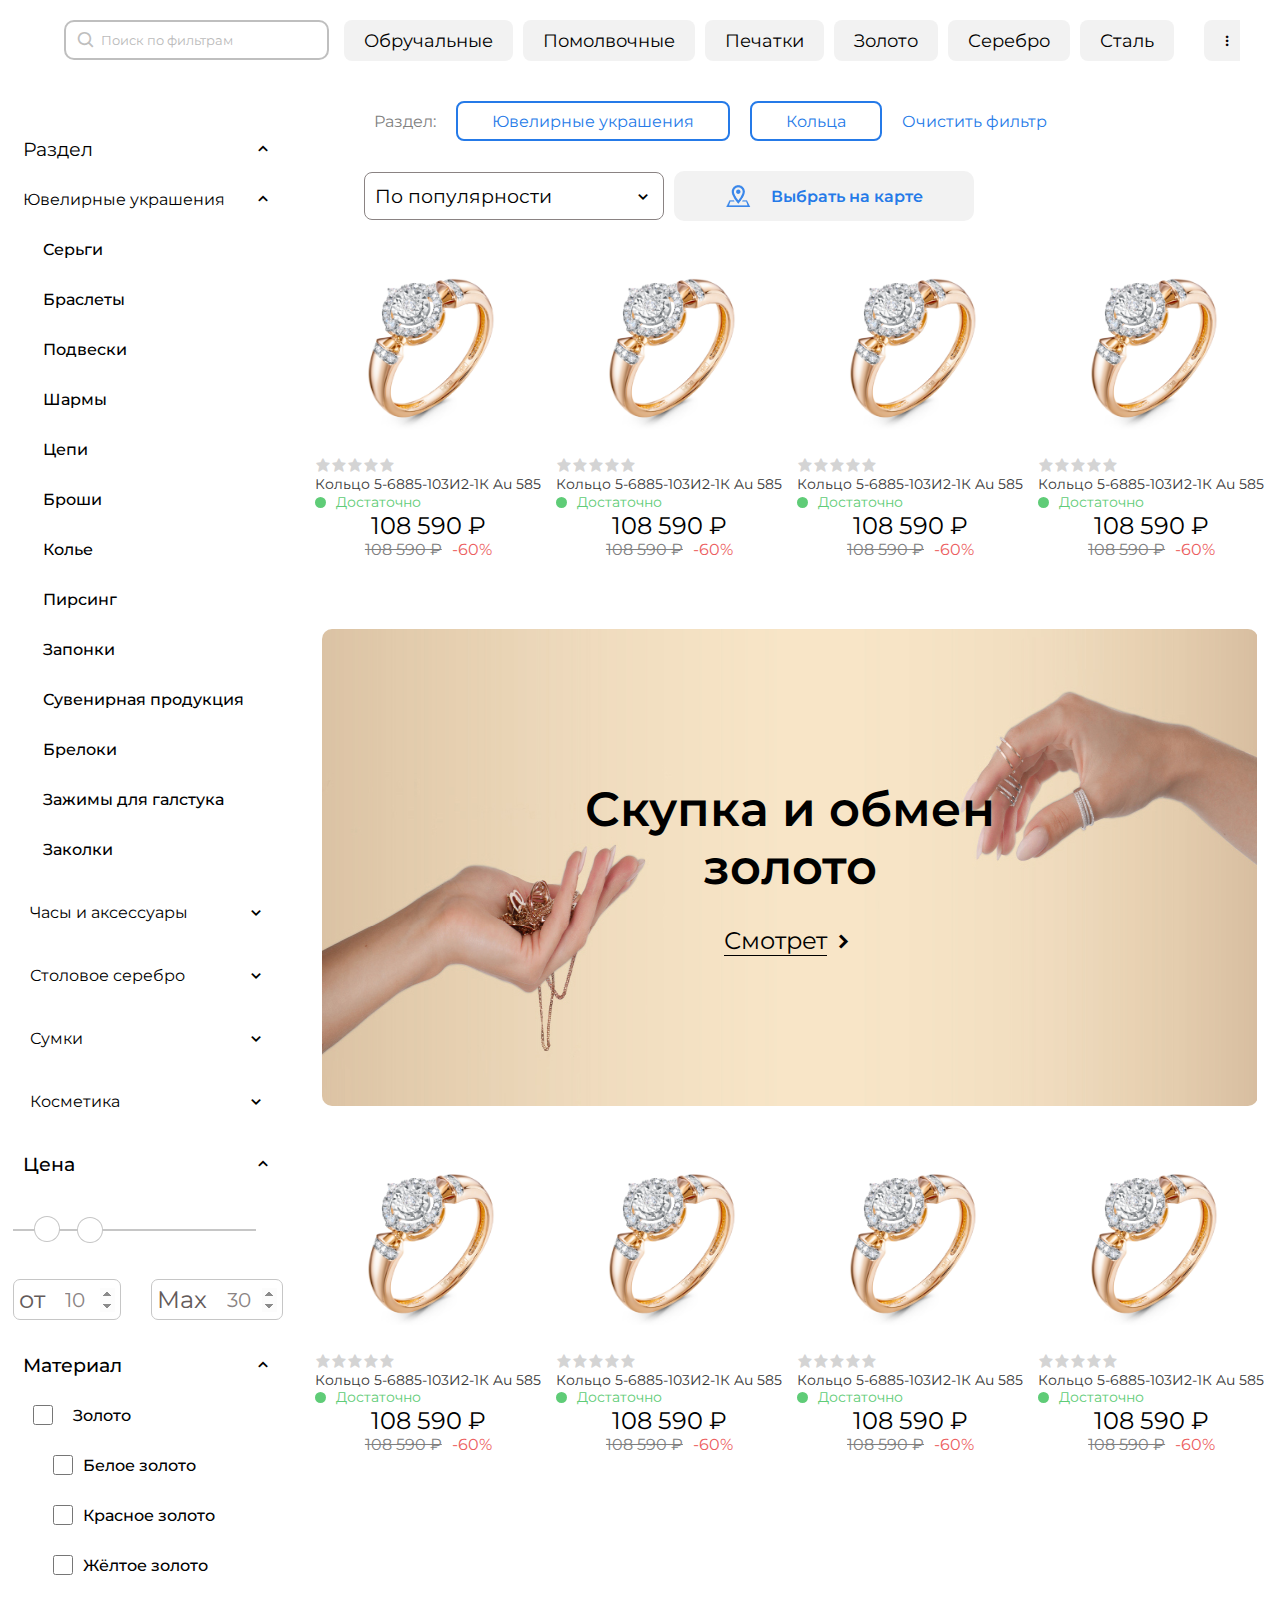
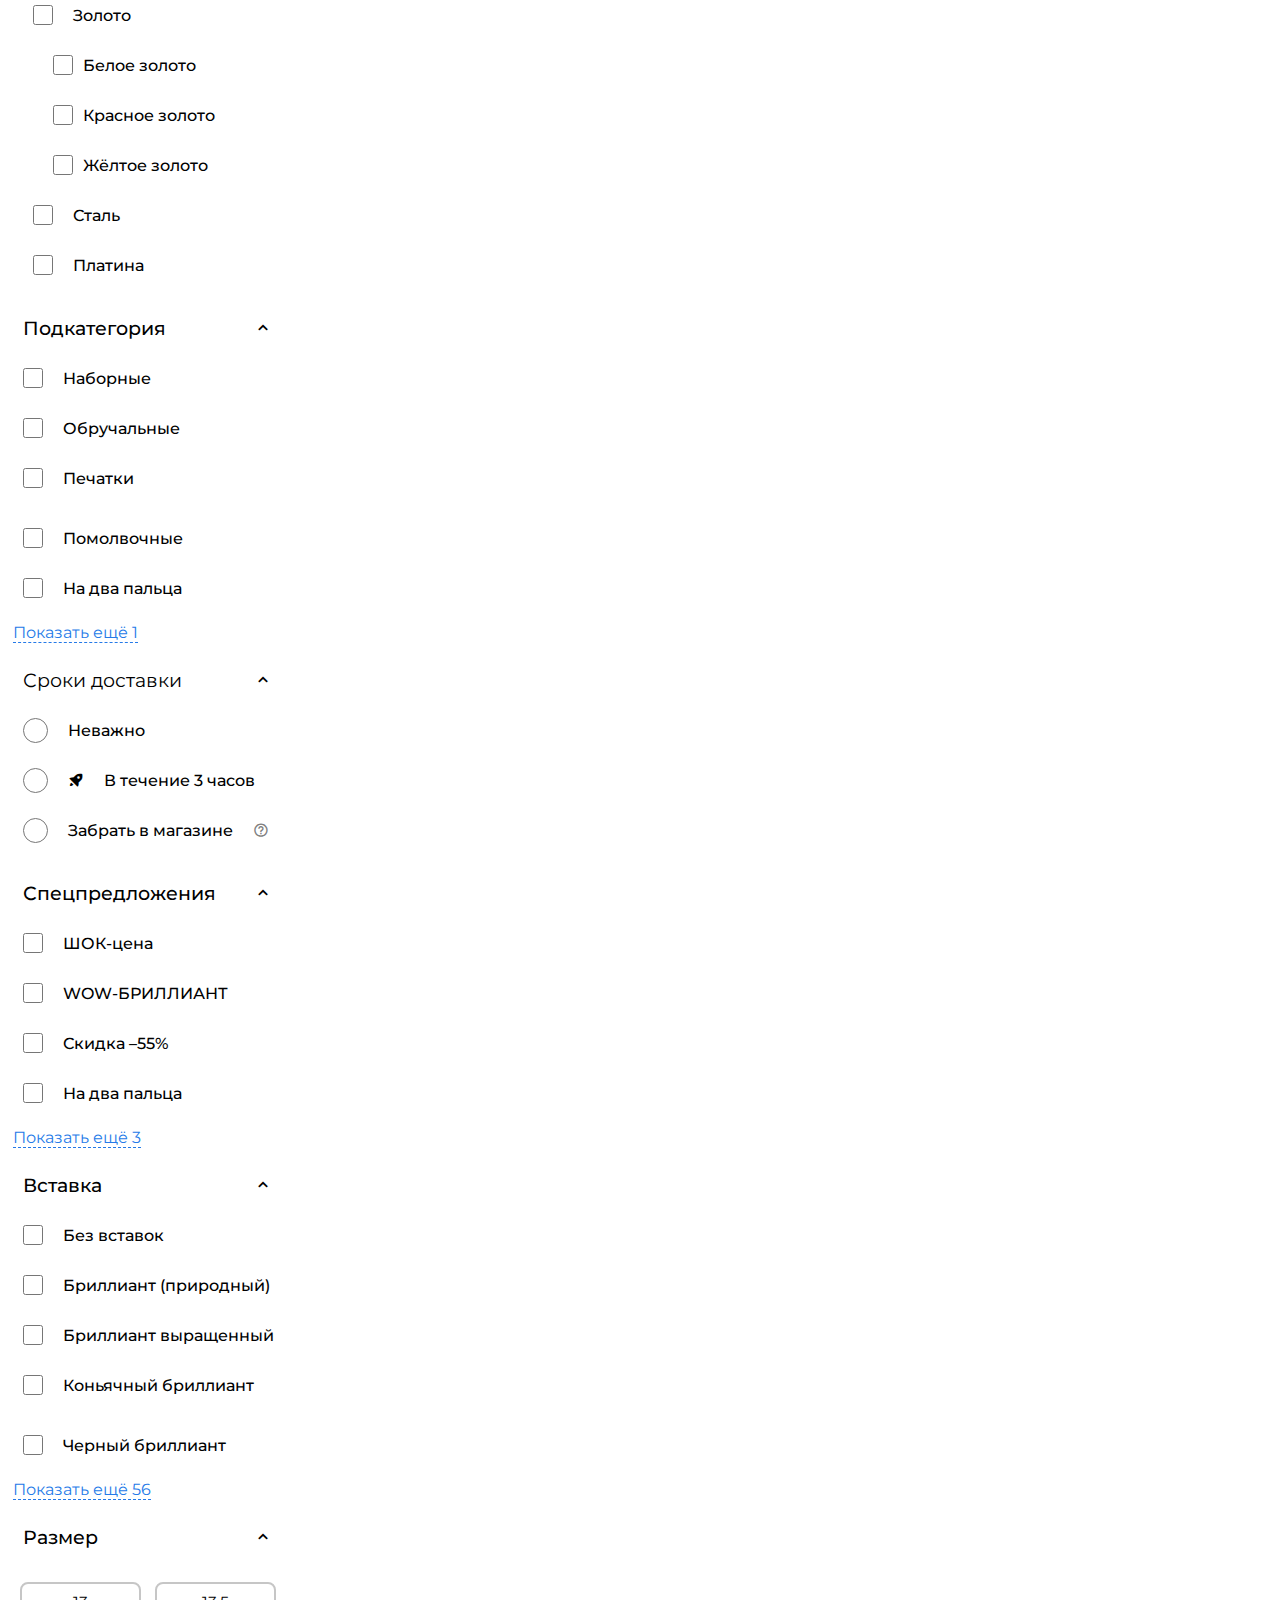
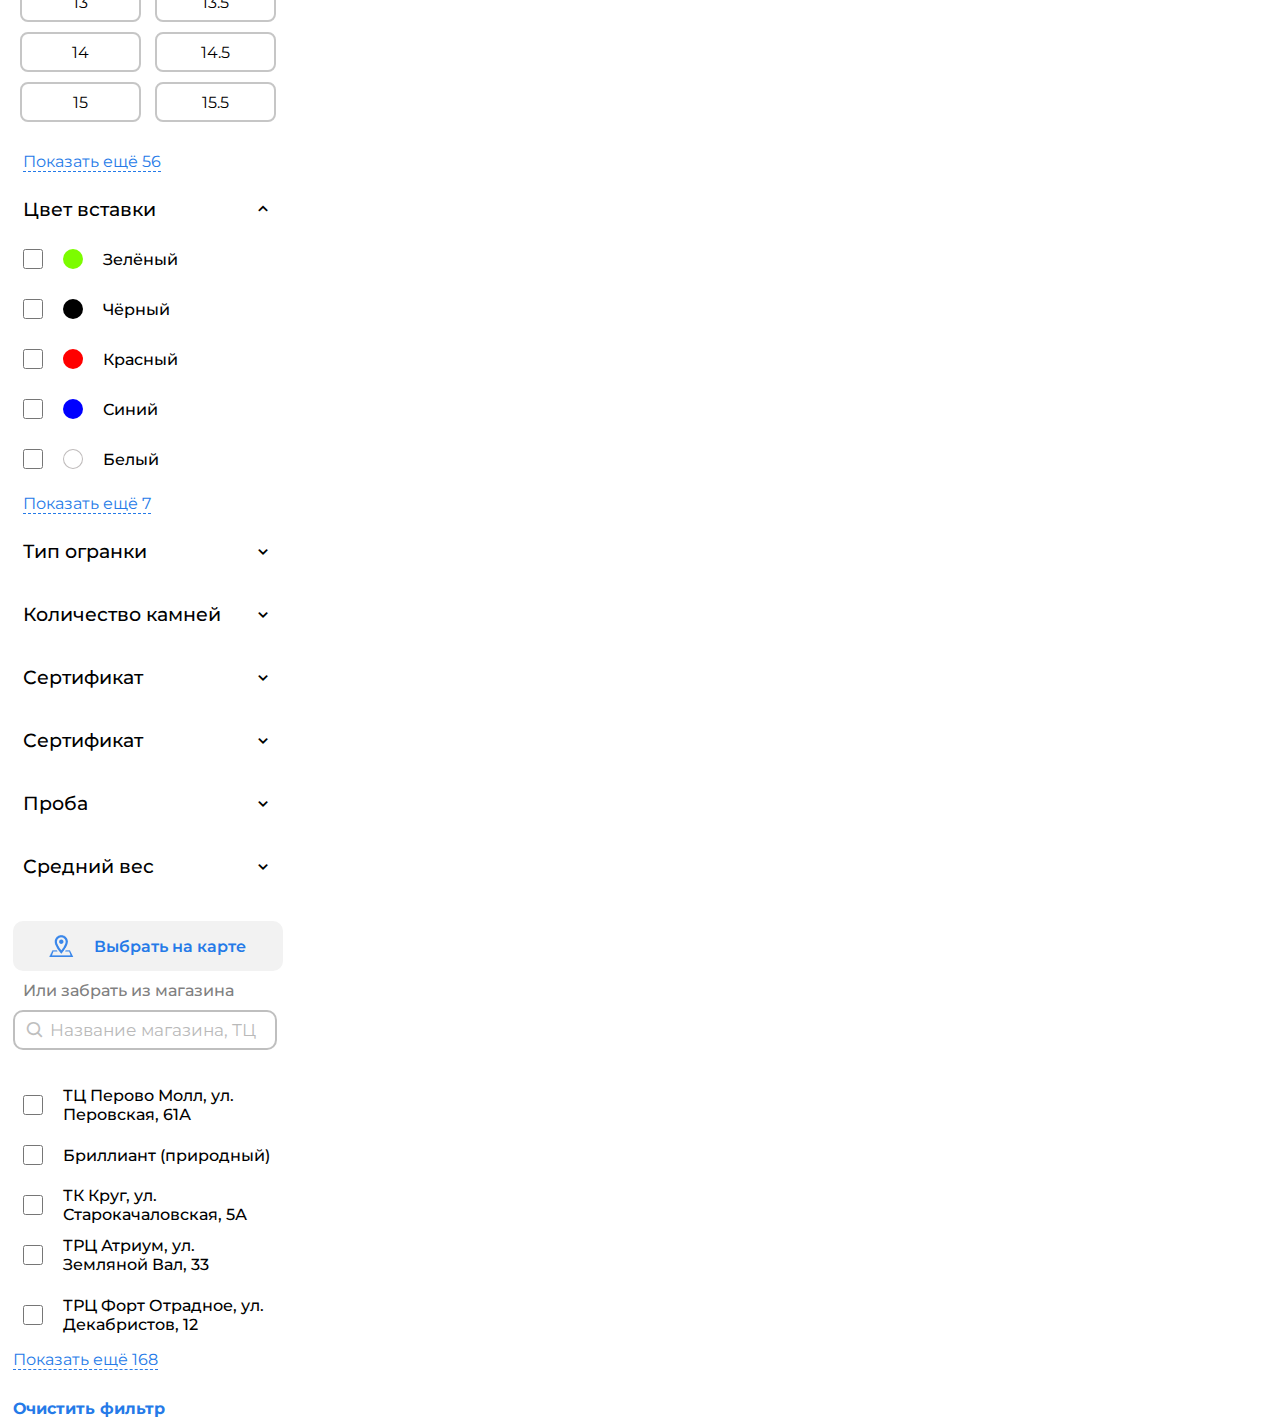
==== commit abacce1e: "525" ====
--- a/pages/index.html
+++ b/pages/index.html
@@ -11,16 +11,37 @@
 </head>
 
 <body>
+    <div class="page_road">
+        <i style="color: grey;font-size: 16px;" class='bx bxs-home' ></i><i style="color: 
+        grey;" class='bx bxs-chevron-right' ></i> <span style="color:grey;">Ювелирные украшения</span><i style="color: grey;" class='bx bxs-chevron-right' ></i><span>Кольца</span>
+    </div>
+    <div class="frame">
+        <img class="img12" src="../image/beautiful-engagement-ring-with-diamonds (1) 1.png" alt="">
+        <img class="img21" src="../image/14cfa814b21c89b7e42111fcdffbb78a 1.png" alt="">
+        <h2><strong>Скидка на </strong><br>обручальные кольца!</h2>
+    </div>
     <div class="body">
         <div class="almaz">
             <div class="accorin">
                 <div class="input_search">
                     <i class='bx bx-search'></i>
                     <input type="text" placeholder="Поиск по фильтрам">
+                    
                 </div>
 
             </div>
             <div class="filter">
+               
+                <div class="page">
+                    <h3>Ювелирные украшения  <span>10 412 изделия</span></h3>
+                    
+                </div>
+                <div class="location1 loc2">
+                    <div class="local1">
+                        <img src="../image/SVG.png" alt="">
+                        <span>Выбрать на карте</span>
+                    </div>
+                </div>
                 <div class="filt1">
                     <div class="pechat">
                         <h3>Обручальные</h3>
@@ -480,357 +501,142 @@
             </div>
 
 
-
-
-
-
-
-            <!-- <main class="main_card">
+            <main class="main_card">
                 <div class="cards">
-                    <div class="card">
-                        <img src="../image/Rectangle 4 (1).png" alt="">
-                        <div class="star1"><i class='bx bxs-star'></i><i class='bx bxs-star'></i><i
-                                class='bx bxs-star'></i><i class='bx bxs-star'></i><i class='bx bxs-star'></i></div>
-                        <h4>Кольцо 5-6885-103И2-1К Au 585</h4>
+                  <div class="card">
+                <img src="../image/Rectangle 4 (1).png" alt="">
+                  <div class="star1"><i class='bx bxs-star' ></i><i class='bx bxs-star' ></i><i class='bx bxs-star' ></i><i class='bx bxs-star' ></i><i class='bx bxs-star' ></i></div>
+                  <h4 class="pod">Кольцо 5-6885-103И2-1К Au 585</h4>
+                  <div class="dostup">
+                    <div class="circle"></div><h3>Достаточно</h3>
+                   </div> <div class="price">108 590 ₽
+                    </div>
+                    <div class="del_price">
+                      <del>108 590 ₽
+                      </del>
+                      <span>-60%</span>
+                    </div>
+                    <button>Подробнее</button>
+                  </div>
+                  <div class="card">
+                  <img src="../image/Rectangle 4 (1).png" alt="">
+                    <div class="star1"><i class='bx bxs-star' ></i><i class='bx bxs-star' ></i><i class='bx bxs-star' ></i><i class='bx bxs-star' ></i><i class='bx bxs-star' ></i></div>
+                    <h4 class="pod">Кольцо 5-6885-103И2-1К Au 585</h4>
+                    <div class="dostup">
+                      <div class="circle"></div><h3>Достаточно</h3>
+                     </div> <div class="price">108 590 ₽
+                      </div>
+                      <div class="del_price">
+                        <del>108 590 ₽
+                        </del>
+                        <span>-60%</span>
+                      </div>
+                      <button>Подробнее</button>
+                    </div> <div class="card">
+                    <img src="../image/Rectangle 4 (1).png" alt="">
+                      <div class="star1"><i class='bx bxs-star' ></i><i class='bx bxs-star' ></i><i class='bx bxs-star' ></i><i class='bx bxs-star' ></i><i class='bx bxs-star' ></i></div>
+                      <h4 class="pod">Кольцо 5-6885-103И2-1К Au 585</h4>
+                      <div class="dostup">
+                        <div class="circle"></div><h3>Достаточно</h3>
+                       </div> <div class="price">108 590 ₽
+                        </div>
+                        <div class="del_price">
+                          <del>108 590 ₽
+                          </del>
+                          <span>-60%</span>
+                        </div>
+                        <button>Подробнее</button>
+                      </div> <div class="card">
+                      <img src="../image/Rectangle 4 (1).png" alt="">
+                        <div class="star1"><i class='bx bxs-star' ></i><i class='bx bxs-star' ></i><i class='bx bxs-star' ></i><i class='bx bxs-star' ></i><i class='bx bxs-star' ></i></div>
+                        <h4 class="pod"> Кольцо 5-6885-103И2-1К Au 585</h4>
                         <div class="dostup">
-                            <div class="circle"></div>
-                            <h3>Достаточно</h3>
-                        </div>
-                        <div class="price">108 590 ₽
-                        </div>
-                        <div class="del_price">
+                          <div class="circle"></div><h3>Достаточно</h3>
+                         </div> 
+                         <div class="price">108 590 ₽
+                          </div>
+                          <div class="del_price">
                             <del>108 590 ₽
                             </del>
                             <span>-60%</span>
-                        </div>
-                    </div>
+                          </div>
+                          <button>Подробнее</button>
+                        </div>
+                </div>
+
+                <div class="hand">
+                    <div class="link">
+                        <h1>Скупка и обмен  <br> золото</h1>
+                        <div class="href">
+                            <span>Смотрет</span><i style="font-size: 24px;position: relative;top: 1px;" class='bx bxs-chevron-right' ></i>
+                        </div>
+                    </div>
+                </div>
+
+
+                <div class="cards">
                     <div class="card">
-                        <img src="../image/Rectangle 4 (1).png" alt="">
-                        <div class="star1"><i class='bx bxs-star'></i><i class='bx bxs-star'></i><i
-                                class='bx bxs-star'></i><i class='bx bxs-star'></i><i class='bx bxs-star'></i></div>
-                        <h4>Кольцо 5-6885-103И2-1К Au 585</h4>
+                  <img src="../image/Rectangle 4 (1).png" alt="">
+                    <div class="star1"><i class='bx bxs-star' ></i><i class='bx bxs-star' ></i><i class='bx bxs-star' ></i><i class='bx bxs-star' ></i><i class='bx bxs-star' ></i></div>
+                    <h4 class="pod">Кольцо 5-6885-103И2-1К Au 585</h4>
+                    <div class="dostup">
+                      <div class="circle"></div><h3>Достаточно</h3>
+                     </div> <div class="price">108 590 ₽
+                      </div>
+                      <div class="del_price">
+                        <del>108 590 ₽
+                        </del>
+                        <span>-60%</span>
+                      </div>
+                      <button>Подробнее</button>
+                    </div>
+                    <div class="card">
+                    <img src="../image/Rectangle 4 (1).png" alt="">
+                      <div class="star1"><i class='bx bxs-star' ></i><i class='bx bxs-star' ></i><i class='bx bxs-star' ></i><i class='bx bxs-star' ></i><i class='bx bxs-star' ></i></div>
+                      <h4 class="pod">Кольцо 5-6885-103И2-1К Au 585</h4>
+                      <div class="dostup">
+                        <div class="circle"></div><h3>Достаточно</h3>
+                       </div> <div class="price">108 590 ₽
+                        </div>
+                        <div class="del_price">
+                          <del>108 590 ₽
+                          </del>
+                          <span>-60%</span>
+                        </div>
+                        <button>Подробнее</button>
+                      </div> <div class="card">
+                      <img src="../image/Rectangle 4 (1).png" alt="">
+                        <div class="star1"><i class='bx bxs-star' ></i><i class='bx bxs-star' ></i><i class='bx bxs-star' ></i><i class='bx bxs-star' ></i><i class='bx bxs-star' ></i></div>
+                        <h4 class="pod">Кольцо 5-6885-103И2-1К Au 585</h4>
                         <div class="dostup">
-                            <div class="circle"></div>
-                            <h3>Достаточно</h3>
-                        </div>
-                        <div class="price">108 590 ₽
-                        </div>
-                        <div class="del_price">
+                          <div class="circle"></div><h3>Достаточно</h3>
+                         </div> <div class="price">108 590 ₽
+                          </div>
+                          <div class="del_price">
                             <del>108 590 ₽
                             </del>
                             <span>-60%</span>
-                        </div>
-                    </div>
-                    <div class="card">
+                          </div>
+                          <button>Подробнее</button>
+                        </div> <div class="card">
                         <img src="../image/Rectangle 4 (1).png" alt="">
-                        <div class="star1"><i class='bx bxs-star'></i><i class='bx bxs-star'></i><i
-                                class='bx bxs-star'></i><i class='bx bxs-star'></i><i class='bx bxs-star'></i></div>
-                        <h4>Кольцо 5-6885-103И2-1К Au 585</h4>
-                        <div class="dostup">
-                            <div class="circle"></div>
-                            <h3>Достаточно</h3>
-                        </div>
-                        <div class="price">108 590 ₽
-                        </div>
-                        <div class="del_price">
-                            <del>108 590 ₽
-                            </del>
-                            <span>-60%</span>
-                        </div>
-                    </div>
-                    <div class="card">
-                        <img src="../image/Rectangle 4 (1).png" alt="">
-                        <div class="star1"><i class='bx bxs-star'></i><i class='bx bxs-star'></i><i
-                                class='bx bxs-star'></i><i class='bx bxs-star'></i><i class='bx bxs-star'></i></div>
-                        <h4>Кольцо 5-6885-103И2-1К Au 585</h4>
-                        <div class="dostup">
-                            <div class="circle"></div>
-                            <h3>Достаточно</h3>
-                        </div>
-                        <div class="price">108 590 ₽
-                        </div>
-                        <div class="del_price">
-                            <del>108 590 ₽
-                            </del>
-                            <span>-60%</span>
-                        </div>
-                    </div>
-                    <div class="card">
-                        <img src="../image/Rectangle 4 (1).png" alt="">
-                        <div class="star1"><i class='bx bxs-star'></i><i class='bx bxs-star'></i><i
-                                class='bx bxs-star'></i><i class='bx bxs-star'></i><i class='bx bxs-star'></i></div>
-                        <h4>Кольцо 5-6885-103И2-1К Au 585</h4>
-                        <div class="dostup">
-                            <div class="circle"></div>
-                            <h3>Достаточно</h3>
-                        </div>
-                        <div class="price">108 590 ₽
-                        </div>
-                        <div class="del_price">
-                            <del>108 590 ₽
-                            </del>
-                            <span>-60%</span>
-                        </div>
-                    </div>
-                    <div class="card">
-                        <img src="../image/Rectangle 4 (1).png" alt="">
-                        <div class="star1"><i class='bx bxs-star'></i><i class='bx bxs-star'></i><i
-                                class='bx bxs-star'></i><i class='bx bxs-star'></i><i class='bx bxs-star'></i></div>
-                        <h4>Кольцо 5-6885-103И2-1К Au 585</h4>
-                        <div class="dostup">
-                            <div class="circle"></div>
-                            <h3>Достаточно</h3>
-                        </div>
-                        <div class="price">108 590 ₽
-                        </div>
-                        <div class="del_price">
-                            <del>108 590 ₽
-                            </del>
-                            <span>-60%</span>
-                        </div>
-                    </div>
-                    <div class="card">
-                        <img src="../image/Rectangle 4 (1).png" alt="">
-                        <div class="star1"><i class='bx bxs-star'></i><i class='bx bxs-star'></i><i
-                                class='bx bxs-star'></i><i class='bx bxs-star'></i><i class='bx bxs-star'></i></div>
-                        <h4>Кольцо 5-6885-103И2-1К Au 585</h4>
-                        <div class="dostup">
-                            <div class="circle"></div>
-                            <h3>Достаточно</h3>
-                        </div>
-                        <div class="price">108 590 ₽
-                        </div>
-                        <div class="del_price">
-                            <del>108 590 ₽
-                            </del>
-                            <span>-60%</span>
-                        </div>
-                    </div>
-                    <div class="card">
-                        <img src="../image/Rectangle 4 (1).png" alt="">
-                        <div class="star1"><i class='bx bxs-star'></i><i class='bx bxs-star'></i><i
-                                class='bx bxs-star'></i><i class='bx bxs-star'></i><i class='bx bxs-star'></i></div>
-                        <h4>Кольцо 5-6885-103И2-1К Au 585</h4>
-                        <div class="dostup">
-                            <div class="circle"></div>
-                            <h3>Достаточно</h3>
-                        </div>
-                        <div class="price">108 590 ₽
-                        </div>
-                        <div class="del_price">
-                            <del>108 590 ₽
-                            </del>
-                            <span>-60%</span>
-                        </div>
-                    </div>
-                    <div class="card">
-                        <img src="../image/Rectangle 4 (1).png" alt="">
-                        <div class="star1"><i class='bx bxs-star'></i><i class='bx bxs-star'></i><i
-                                class='bx bxs-star'></i><i class='bx bxs-star'></i><i class='bx bxs-star'></i></div>
-                        <h4>Кольцо 5-6885-103И2-1К Au 585</h4>
-                        <div class="dostup">
-                            <div class="circle"></div>
-                            <h3>Достаточно</h3>
-                        </div>
-                        <div class="price">108 590 ₽
-                        </div>
-                        <div class="del_price">
-                            <del>108 590 ₽
-                            </del>
-                            <span>-60%</span>
-                        </div>
-                    </div>
-                    <div class="card">
-                        <img src="../image/Rectangle 4 (1).png" alt="">
-                        <div class="star1"><i class='bx bxs-star'></i><i class='bx bxs-star'></i><i
-                                class='bx bxs-star'></i><i class='bx bxs-star'></i><i class='bx bxs-star'></i></div>
-                        <h4>Кольцо 5-6885-103И2-1К Au 585</h4>
-                        <div class="dostup">
-                            <div class="circle"></div>
-                            <h3>Достаточно</h3>
-                        </div>
-                        <div class="price">108 590 ₽
-                        </div>
-                        <div class="del_price">
-                            <del>108 590 ₽
-                            </del>
-                            <span>-60%</span>
-                        </div>
-                    </div>
-                    <div class="card">
-                        <img src="../image/Rectangle 4 (1).png" alt="">
-                        <div class="star1"><i class='bx bxs-star'></i><i class='bx bxs-star'></i><i
-                                class='bx bxs-star'></i><i class='bx bxs-star'></i><i class='bx bxs-star'></i></div>
-                        <h4>Кольцо 5-6885-103И2-1К Au 585</h4>
-                        <div class="dostup">
-                            <div class="circle"></div>
-                            <h3>Достаточно</h3>
-                        </div>
-                        <div class="price">108 590 ₽
-                        </div>
-                        <div class="del_price">
-                            <del>108 590 ₽
-                            </del>
-                            <span>-60%</span>
-                        </div>
-                    </div>
-                    <div class="card">
-                        <img src="../image/Rectangle 4 (1).png" alt="">
-                        <div class="star1"><i class='bx bxs-star'></i><i class='bx bxs-star'></i><i
-                                class='bx bxs-star'></i><i class='bx bxs-star'></i><i class='bx bxs-star'></i></div>
-                        <h4>Кольцо 5-6885-103И2-1К Au 585</h4>
-                        <div class="dostup">
-                            <div class="circle"></div>
-                            <h3>Достаточно</h3>
-                        </div>
-                        <div class="price">108 590 ₽
-                        </div>
-                        <div class="del_price">
-                            <del>108 590 ₽
-                            </del>
-                            <span>-60%</span>
-                        </div>
-                    </div>
-                    <div class="card">
-                        <img src="../image/Rectangle 4 (1).png" alt="">
-                        <div class="star1"><i class='bx bxs-star'></i><i class='bx bxs-star'></i><i
-                                class='bx bxs-star'></i><i class='bx bxs-star'></i><i class='bx bxs-star'></i></div>
-                        <h4>Кольцо 5-6885-103И2-1К Au 585</h4>
-                        <div class="dostup">
-                            <div class="circle"></div>
-                            <h3>Достаточно</h3>
-                        </div>
-                        <div class="price">108 590 ₽
-                        </div>
-                        <div class="del_price">
-                            <del>108 590 ₽
-                            </del>
-                            <span>-60%</span>
-                        </div>
-                    </div>
-                    <div class="card">
-                        <img src="../image/Rectangle 4 (1).png" alt="">
-                        <div class="star1"><i class='bx bxs-star'></i><i class='bx bxs-star'></i><i
-                                class='bx bxs-star'></i><i class='bx bxs-star'></i><i class='bx bxs-star'></i></div>
-                        <h4>Кольцо 5-6885-103И2-1К Au 585</h4>
-                        <div class="dostup">
-                            <div class="circle"></div>
-                            <h3>Достаточно</h3>
-                        </div>
-                        <div class="price">108 590 ₽
-                        </div>
-                        <div class="del_price">
-                            <del>108 590 ₽
-                            </del>
-                            <span>-60%</span>
-                        </div>
-                    </div>
-                    <div class="card">
-                        <img src="../image/Rectangle 4 (1).png" alt="">
-                        <div class="star1"><i class='bx bxs-star'></i><i class='bx bxs-star'></i><i
-                                class='bx bxs-star'></i><i class='bx bxs-star'></i><i class='bx bxs-star'></i></div>
-                        <h4>Кольцо 5-6885-103И2-1К Au 585</h4>
-                        <div class="dostup">
-                            <div class="circle"></div>
-                            <h3>Достаточно</h3>
-                        </div>
-                        <div class="price">108 590 ₽
-                        </div>
-                        <div class="del_price">
-                            <del>108 590 ₽
-                            </del>
-                            <span>-60%</span>
-                        </div>
-                    </div>
-                    <div class="card">
-                        <img src="../image/Rectangle 4 (1).png" alt="">
-                        <div class="star1"><i class='bx bxs-star'></i><i class='bx bxs-star'></i><i
-                                class='bx bxs-star'></i><i class='bx bxs-star'></i><i class='bx bxs-star'></i></div>
-                        <h4>Кольцо 5-6885-103И2-1К Au 585</h4>
-                        <div class="dostup">
-                            <div class="circle"></div>
-                            <h3>Достаточно</h3>
-                        </div>
-                        <div class="price">108 590 ₽
-                        </div>
-                        <div class="del_price">
-                            <del>108 590 ₽
-                            </del>
-                            <span>-60%</span>
-                        </div>
-                    </div>
-                    <div class="card">
-                        <img src="../image/Rectangle 4 (1).png" alt="">
-                        <div class="star1"><i class='bx bxs-star'></i><i class='bx bxs-star'></i><i
-                                class='bx bxs-star'></i><i class='bx bxs-star'></i><i class='bx bxs-star'></i></div>
-                        <h4>Кольцо 5-6885-103И2-1К Au 585</h4>
-                        <div class="dostup">
-                            <div class="circle"></div>
-                            <h3>Достаточно</h3>
-                        </div>
-                        <div class="price">108 590 ₽
-                        </div>
-                        <div class="del_price">
-                            <del>108 590 ₽
-                            </del>
-                            <span>-60%</span>
-                        </div>
-                    </div>
-                    <div class="card">
-                        <img src="../image/Rectangle 4 (1).png" alt="">
-                        <div class="star1"><i class='bx bxs-star'></i><i class='bx bxs-star'></i><i
-                                class='bx bxs-star'></i><i class='bx bxs-star'></i><i class='bx bxs-star'></i></div>
-                        <h4>Кольцо 5-6885-103И2-1К Au 585</h4>
-                        <div class="dostup">
-                            <div class="circle"></div>
-                            <h3>Достаточно</h3>
-                        </div>
-                        <div class="price">108 590 ₽
-                        </div>
-                        <div class="del_price">
-                            <del>108 590 ₽
-                            </del>
-                            <span>-60%</span>
-                        </div>
-                    </div>
-                    <div class="card">
-                        <img src="../image/Rectangle 4 (1).png" alt="">
-                        <div class="star1"><i class='bx bxs-star'></i><i class='bx bxs-star'></i><i
-                                class='bx bxs-star'></i><i class='bx bxs-star'></i><i class='bx bxs-star'></i></div>
-                        <h4>Кольцо 5-6885-103И2-1К Au 585</h4>
-                        <div class="dostup">
-                            <div class="circle"></div>
-                            <h3>Достаточно</h3>
-                        </div>
-                        <div class="price">108 590 ₽
-                        </div>
-                        <div class="del_price">
-                            <del>108 590 ₽
-                            </del>
-                            <span>-60%</span>
-                        </div>
-                    </div>
-                    <div class="card">
-                        <img src="../image/Rectangle 4 (1).png" alt="">
-                        <div class="star1"><i class='bx bxs-star'></i><i class='bx bxs-star'></i><i
-                                class='bx bxs-star'></i><i class='bx bxs-star'></i><i class='bx bxs-star'></i></div>
-                        <h4>Кольцо 5-6885-103И2-1К Au 585</h4>
-                        <div class="dostup">
-                            <div class="circle"></div>
-                            <h3>Достаточно</h3>
-                        </div>
-                        <div class="price">108 590 ₽
-                        </div>
-                        <div class="del_price">
-                            <del>108 590 ₽
-                            </del>
-                            <span>-60%</span>
-                        </div>
-                    </div>
-                </div>
-            </main> -->
-
-
+                          <div class="star1"><i class='bx bxs-star' ></i><i class='bx bxs-star' ></i><i class='bx bxs-star' ></i><i class='bx bxs-star' ></i><i class='bx bxs-star' ></i></div>
+                          <h4 class="pod"> Кольцо 5-6885-103И2-1К Au 585</h4>
+                          <div class="dostup">
+                            <div class="circle"></div><h3>Достаточно</h3>
+                           </div> 
+                           <div class="price">108 590 ₽
+                            </div>
+                            <div class="del_price">
+                              <del>108 590 ₽
+                              </del>
+                              <span>-60%</span>
+                            </div>
+                            <button>Подробнее</button>
+                          </div>
+                  </div>
+              </main>
+              
         </div>
     </div>
 </body>
--- a/pages/style.css
+++ b/pages/style.css
@@ -4,6 +4,7 @@
     font-weight: 400;
     padding: 0px;
     margin: 0px;
+    box-sizing: border-box;
 }
 .body{
     margin-top: 20px;
@@ -11,10 +12,11 @@
 .body_ichi{
     display: grid;
     max-width: 1400px;
-    width: 90%;
+    width: 98%;
     margin: auto;
     /* background-color: black; */
     grid-template-columns: 270px auto;
+    gap: 30px;
 }
 .accor{
     /* background-color: red; */
@@ -24,7 +26,7 @@
 
 .almaz{
     display: grid;
-    grid-template-columns: 270px 1fr;
+    grid-template-columns: 270px auto;
     /* justify-content: space-between; */
     width: 90%;
     align-items: start !important;
@@ -89,13 +91,16 @@
     text-align: center;
 }
 .filter{
-    width: 98%;
+    /* width: 98%; */
+    width: 70vw !important;
     /* margin: auto; */
+    max-width: 1000px;
 }
 .filt1{
     display: flex;
     width: 100%;
     gap: 10px;
+    padding-bottom: 10px;
     overflow: auto;overflow: auto !important;
     justify-content: space-between;
 }
@@ -550,6 +555,7 @@
     font-weight: 600;
 }
 
+
 .main_card{
     max-width: 1200px;
     min-height: 800px;
@@ -557,6 +563,11 @@
 .main_card .cards{
     display: grid;
     grid-template-columns: 1fr 1fr 1fr 1fr;
+    gap: 10px;
+}
+.card{
+    margin: auto;
+    width: 98%;
 }
 
 .main_card  .swiper {
@@ -625,14 +636,15 @@
 font-size: 24px;
 font-weight: 400;
 line-height: 29.26px;
-max-width: 80%;
+
   }
   .main_card .cards .card .del_price{
 display: flex;
 gap: 10px;
+color: grey;
 align-items: center;
 justify-content: center;
-max-width: 80%;
+
   }
   .main_card .cards .card .del_price del{
     font-family: "Montserrat", sans-serif;
@@ -640,7 +652,6 @@
 font-weight: 400;
 line-height: 19.5px;
 text-align: left;
-
   }
   .main_card .cards .card .del_price span{
     font-family: "Montserrat", sans-serif;
@@ -649,12 +660,260 @@
 line-height: 19.5px;
 text-align: left;
 color: #EC5D5D;
-
-  }
-@media (max-width:1400px) {
+  }
+  .main_card .cards .card button{
+    width: 90%;
+    border: none;
+    margin-top: 20px;
+    height: 35px;background: #FFF957;
+    font-family: "Montserrat", sans-serif;
+    font-size: 12px;
+    font-weight: 400;
+    line-height: 14.63px;
+color: #242424;  
+display: none;  
+  }
+  @media (max-width:991px){
+    .main_card .cards .card button{
+        display: block;
+    }
+  }
+
+.loc2{
+    background-color: #F2F2F2;
+    width: 100%;
+    margin: auto;
+    height: 50px;
+    border-radius: 10px;
+    display: flex;
+    justify-content: center;
+    margin-bottom: 30px;
+    align-items: center;
+    color: #257AE8;
+    margin-top: 30px;
+    display: none;
+}
+
+.page{
+    gap: 10px;
+    align-items: center;
+  display: none;
+}
+.page h3{
+    font-weight: 500 !important;
+    font-family: "Montserrat", sans-serif;
+}
+.page span{
+    color: #808080;
+
+}
+.frame{
+    width: 98%;
+    margin: auto;
+    height: 100px;
+    border-radius: 20px;
+    margin-top: 20px;
+    background-color: #7751DA;
+    position: relative;
+    display: flex;
+    justify-content: center;
+    align-items: center;
+    overflow: hidden;
+    display: none;
+}
+.img21{
+    position: absolute;
+    bottom: 0px;
+    left: 0px;
+}
+.img12{
+    position: absolute;
+    bottom: 0px;
+    right: 0px;
+}
+.frame h2{
+    text-align: center;
+    color: white;
+   
+}
+.frame strong{
+    font-weight: 700;
+}
+.page_road{
+    margin-top: 10px;
+    margin-left: 10px;
+    display: flex;
+    align-items: center;
+    gap: 10px;
+    display: none;
+}
+.hand{
+    background: url("../image/957b6ac6bc0daf6f273caf436f4caae0.jpeg") no-repeat;
+    width: 98%;
+    margin: auto;
+    height: 477px;
+    margin-top: 70px;
+    border-radius: 10px;
+    background-size:100% 100%;
+    display: flex;
+    justify-content: center;
+    align-items: center;
+    margin-bottom: 30px;
+}
+.link h1{
+    font-size: 48px;
+    text-align: center;
+    font-weight: 600 !important;
+}
+.href{
+    display: flex;
+    justify-content: center;
+margin-top: 30px;
+align-items: center;
+gap: 4px;
+}
+.href span{
+border-bottom: 1px solid black;
+text-align: center;
+font-size: 24px;
+}
+@media (max-width:991px) {
+    .accor{
+        display: none;
+    }
+    .hand{
+        background: url("../image/957b6ac6bc0daf6f273caf436f4caae0.jpeg") no-repeat;
+        width: 98%;
+        margin: auto;
+        height: 300px;
+        margin-top: 70px;
+        border-radius: 10px;
+        background-size:100% 100%;
+        display: flex;
+        justify-content: center;
+        align-items: center;
+    }
+    .accorin{
+        display: none;
+    }
+    .body_ichi{
+        display: grid;
+        max-width: 1400px;
+        width: 98%;
+        margin: auto;
+        /* background-color: black; */
+        grid-template-columns:  auto;
+        gap: 30px;
+    }
+    .filter{
+        /* width: 98%; */
+        width: 98% !important;
+        margin: auto;
+        max-width: 1000px;
+    }
+    .filt2{
+        display: none;
+    }
+    .loc2{
+        display: flex ;
+    }
+    .filt3{
+        display: none;
+    }
+    .frame{
+        display: flex;
+    }
+    .almaz{
+        display: block !important;
+        /* justify-content: space-between; */
+        width: 98%;
+        align-items: start !important;
+        gap: 10px;
+        margin: auto;
+        margin-bottom: 20px;
+        max-width: 1400px;
+    }
+    .page{
+        display: block;
+    }
+    .page_road{
+        display: flex;
+    }
+}
+@media (max-width:800px){
     .main_card .cards{
         display: grid;
         grid-template-columns: 1fr 1fr 1fr ;
-    }
+        gap: 10px;
+    }
+}
+@media (max-width:600px){
+    .main_card .cards{
+        display: grid;
+        grid-template-columns:   1fr 1fr ;
+        gap: 10px;
+    }
+    .hand{
+        background: url("../image/957b6ac6bc0daf6f273caf436f4caae0.jpeg") no-repeat;
+        width: 98%;
+        margin: auto;
+        height: 148px;
+        margin-top: 70px;
+        border-radius: 10px;
+        background-size:100% 100%;
+        display: flex;
+        justify-content: center;
+        align-items: center;
+    }
+    .link h1{
+        font-size: 18.75px;
+    }
+    .href span{
+        font-size: 14px;
+    }
+    .href{
+        display: flex;
+        justify-content: center;
+    margin-top: 10px;
+    align-items: center;
+    gap: 4px;
+    }
+    .bxs-chevron-right{
+        font-size: 15px !important;
+    }
+}
+@media (max-width:460px){
+    .main_card .cards .card .price{
+        text-align: center;
+        font-family: "Montserrat", sans-serif;
+    font-size: 15px;
+    font-weight: 400;
+    line-height: 29.26px;
     
-}+      }
+}
+@media (max-width:400px) {
+    .page span{
+        font-size: 13px;
+    }
+    .page h3{
+        font-size: 15px;
+    }
+    .frame h2{
+        text-align: center;
+        color: white;
+       font-size: 17px;
+    }
+    .frame{
+        height: 80px;
+    }
+    .pod{
+        font-size: 12px !important; 
+    }
+     
+}
+@media (max-width:380px){
+    .page_road span{
+        font-size: 13px;
+    }
+}
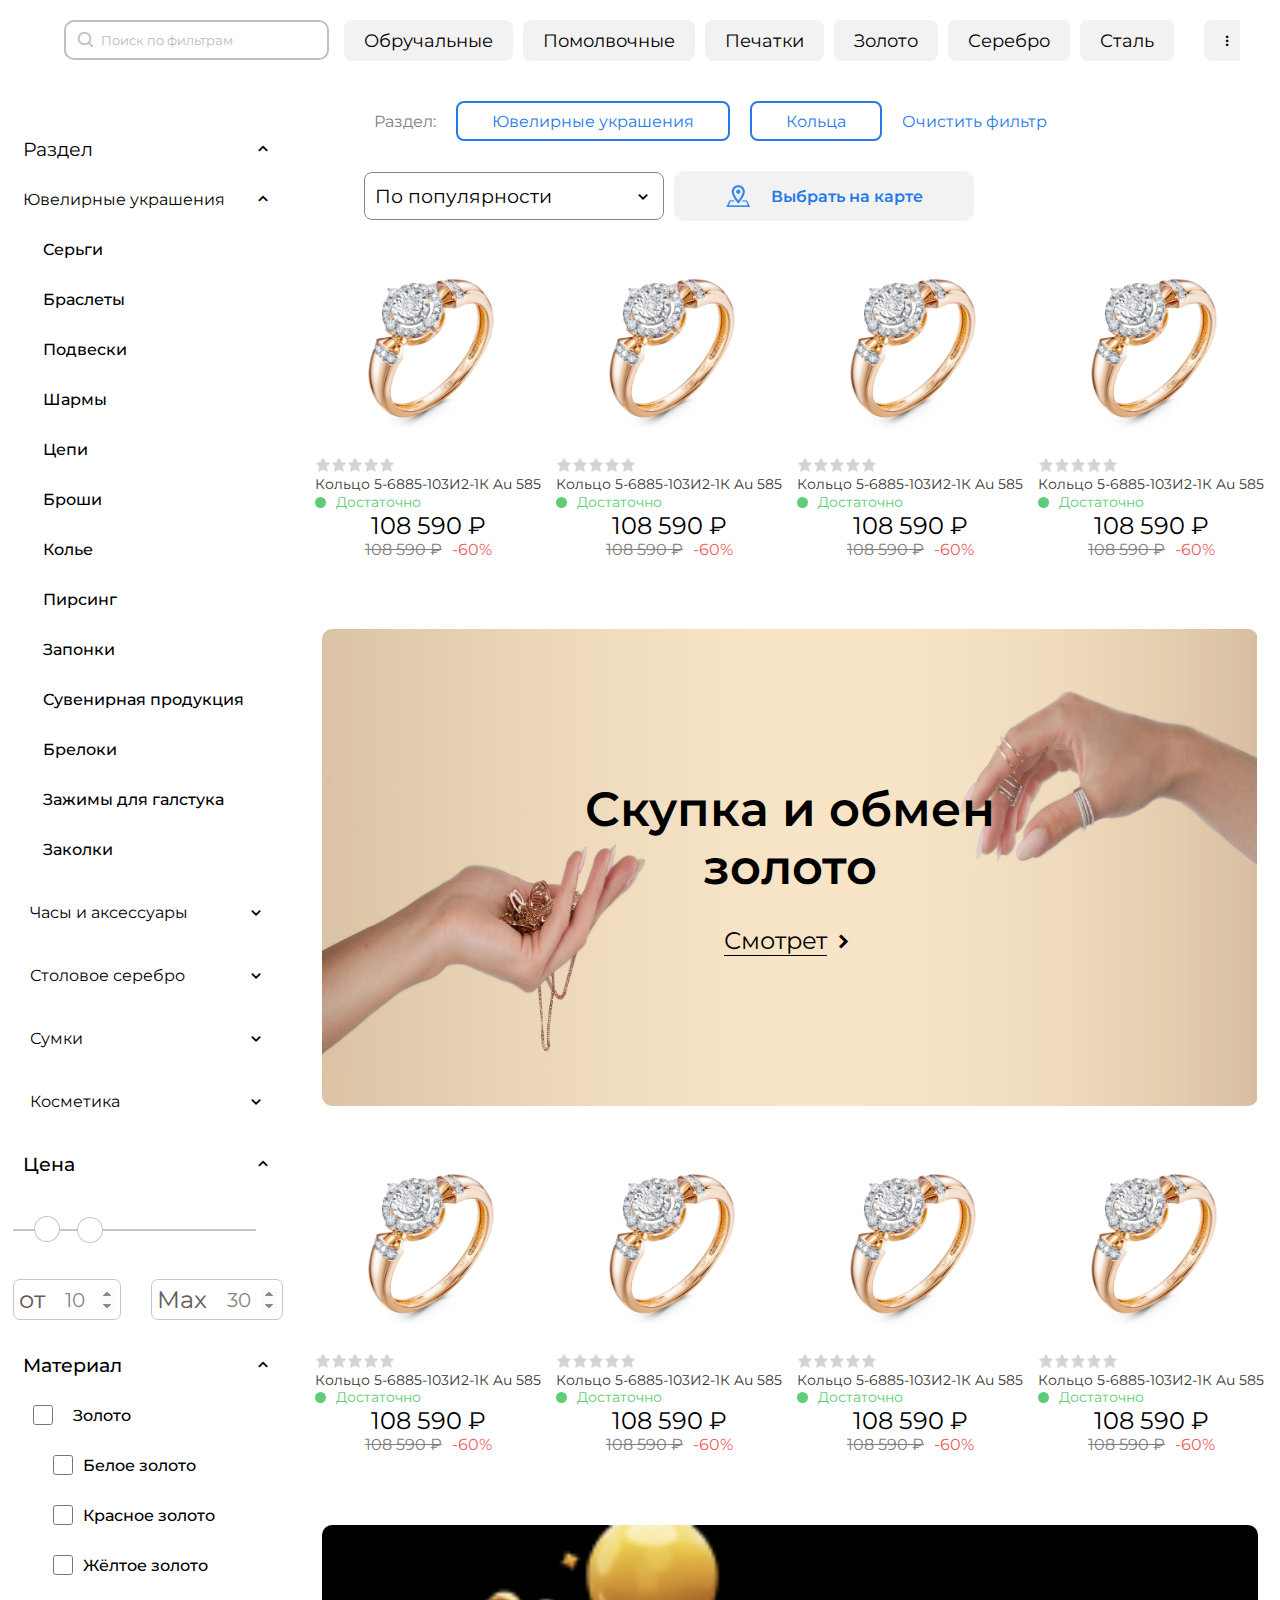
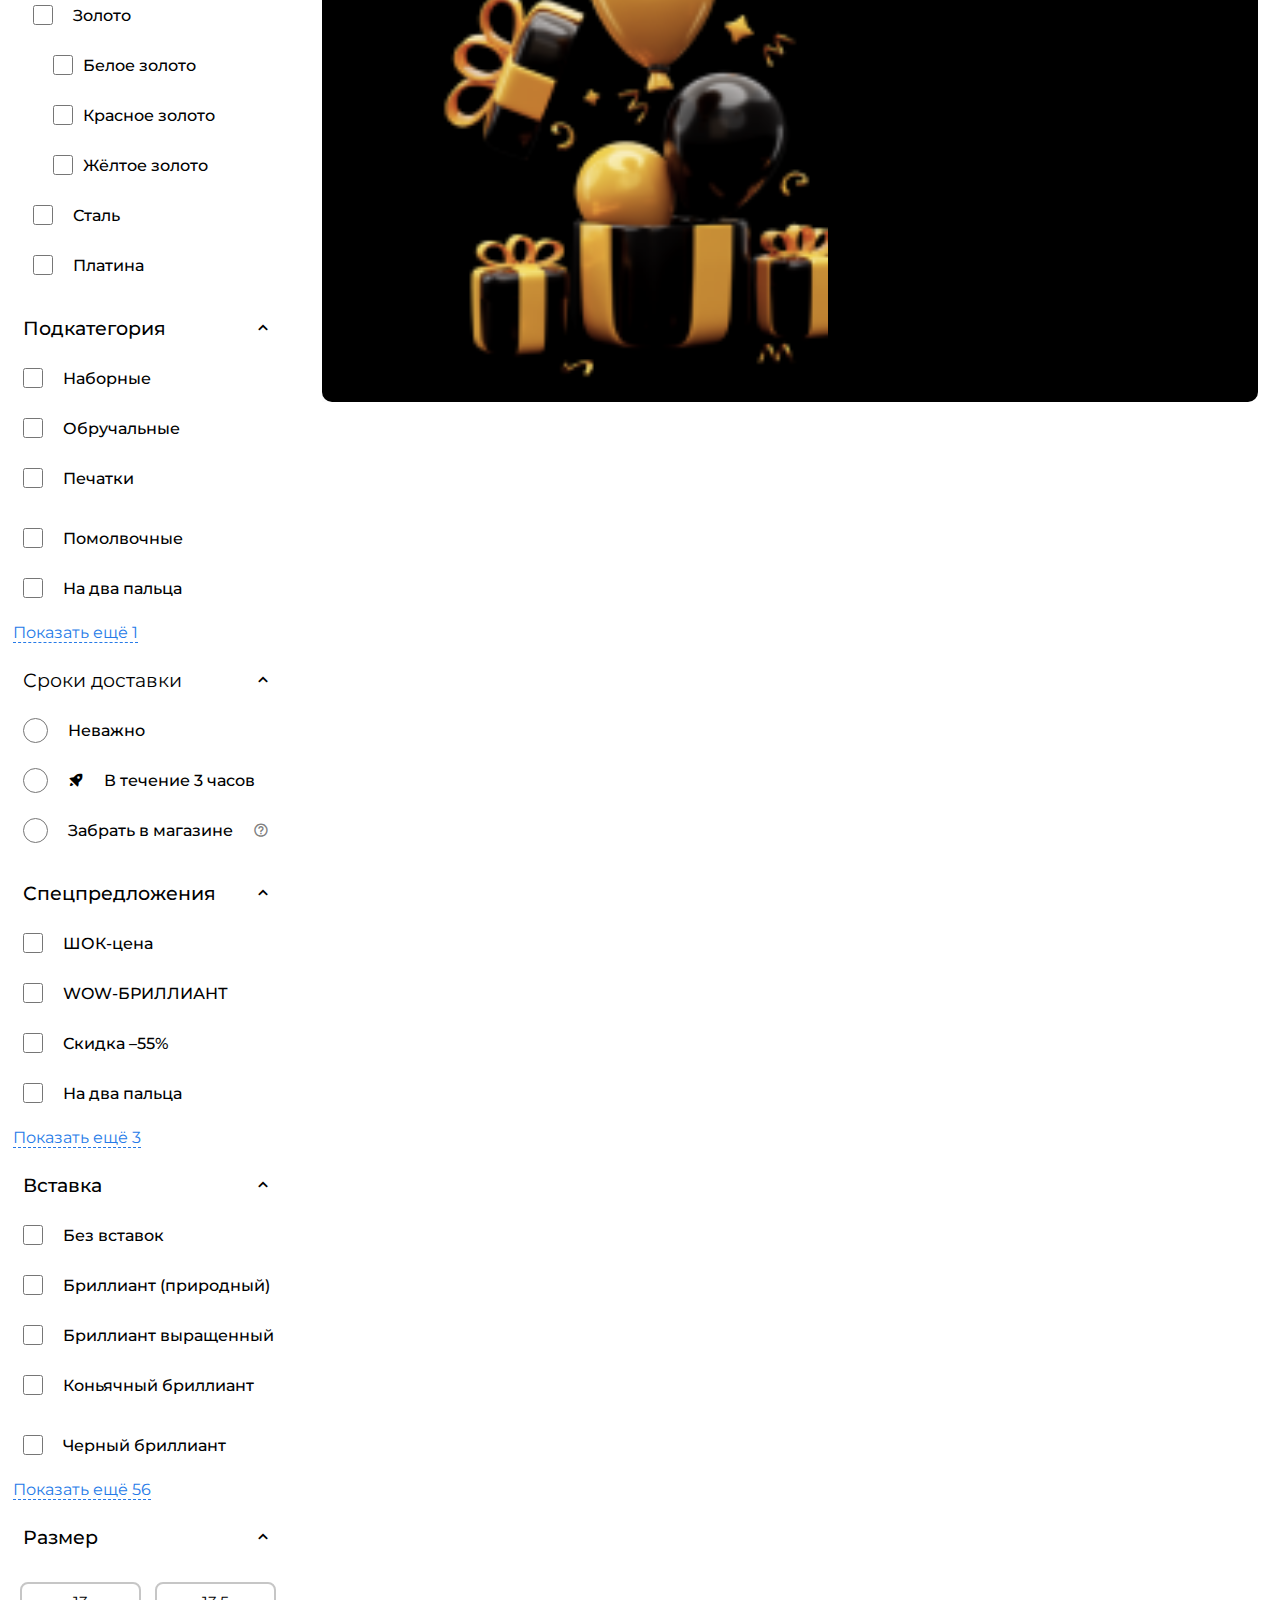
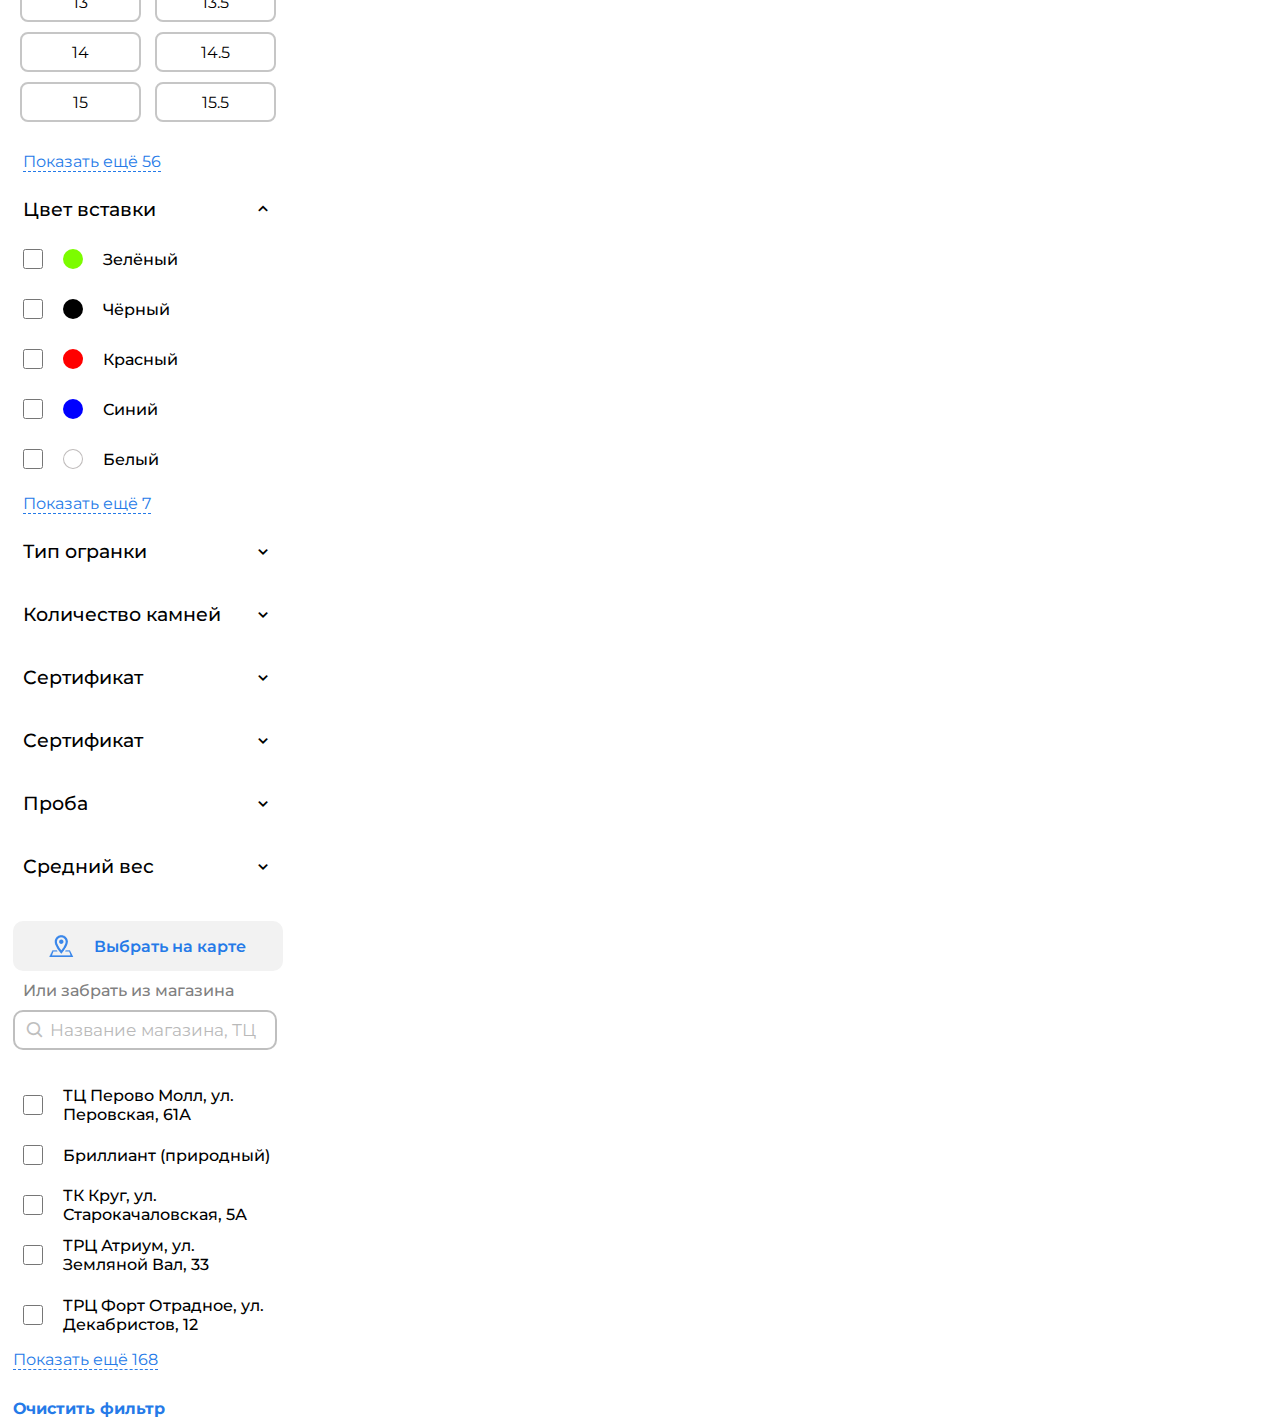
==== commit 1cd60a4b: "wqeqwe" ====
--- a/pages/index.html
+++ b/pages/index.html
@@ -635,6 +635,10 @@
                             <button>Подробнее</button>
                           </div>
                   </div>
+
+                  <div class="balloon">
+                    <img src="../image/8085342 1.png" alt="">
+                  </div>
               </main>
               
         </div>
--- a/pages/style.css
+++ b/pages/style.css
@@ -777,6 +777,19 @@
 text-align: center;
 font-size: 24px;
 }
+.balloon{
+    background:black;
+    width: 98%;
+    margin: auto;
+    height: 477px;
+    margin-top: 70px;
+    border-radius: 10px;
+    background-size:100% 100%;
+    display: flex;
+ color: #257AE8;
+    margin-bottom: 30px;
+}
+
 @media (max-width:991px) {
     .accor{
         display: none;
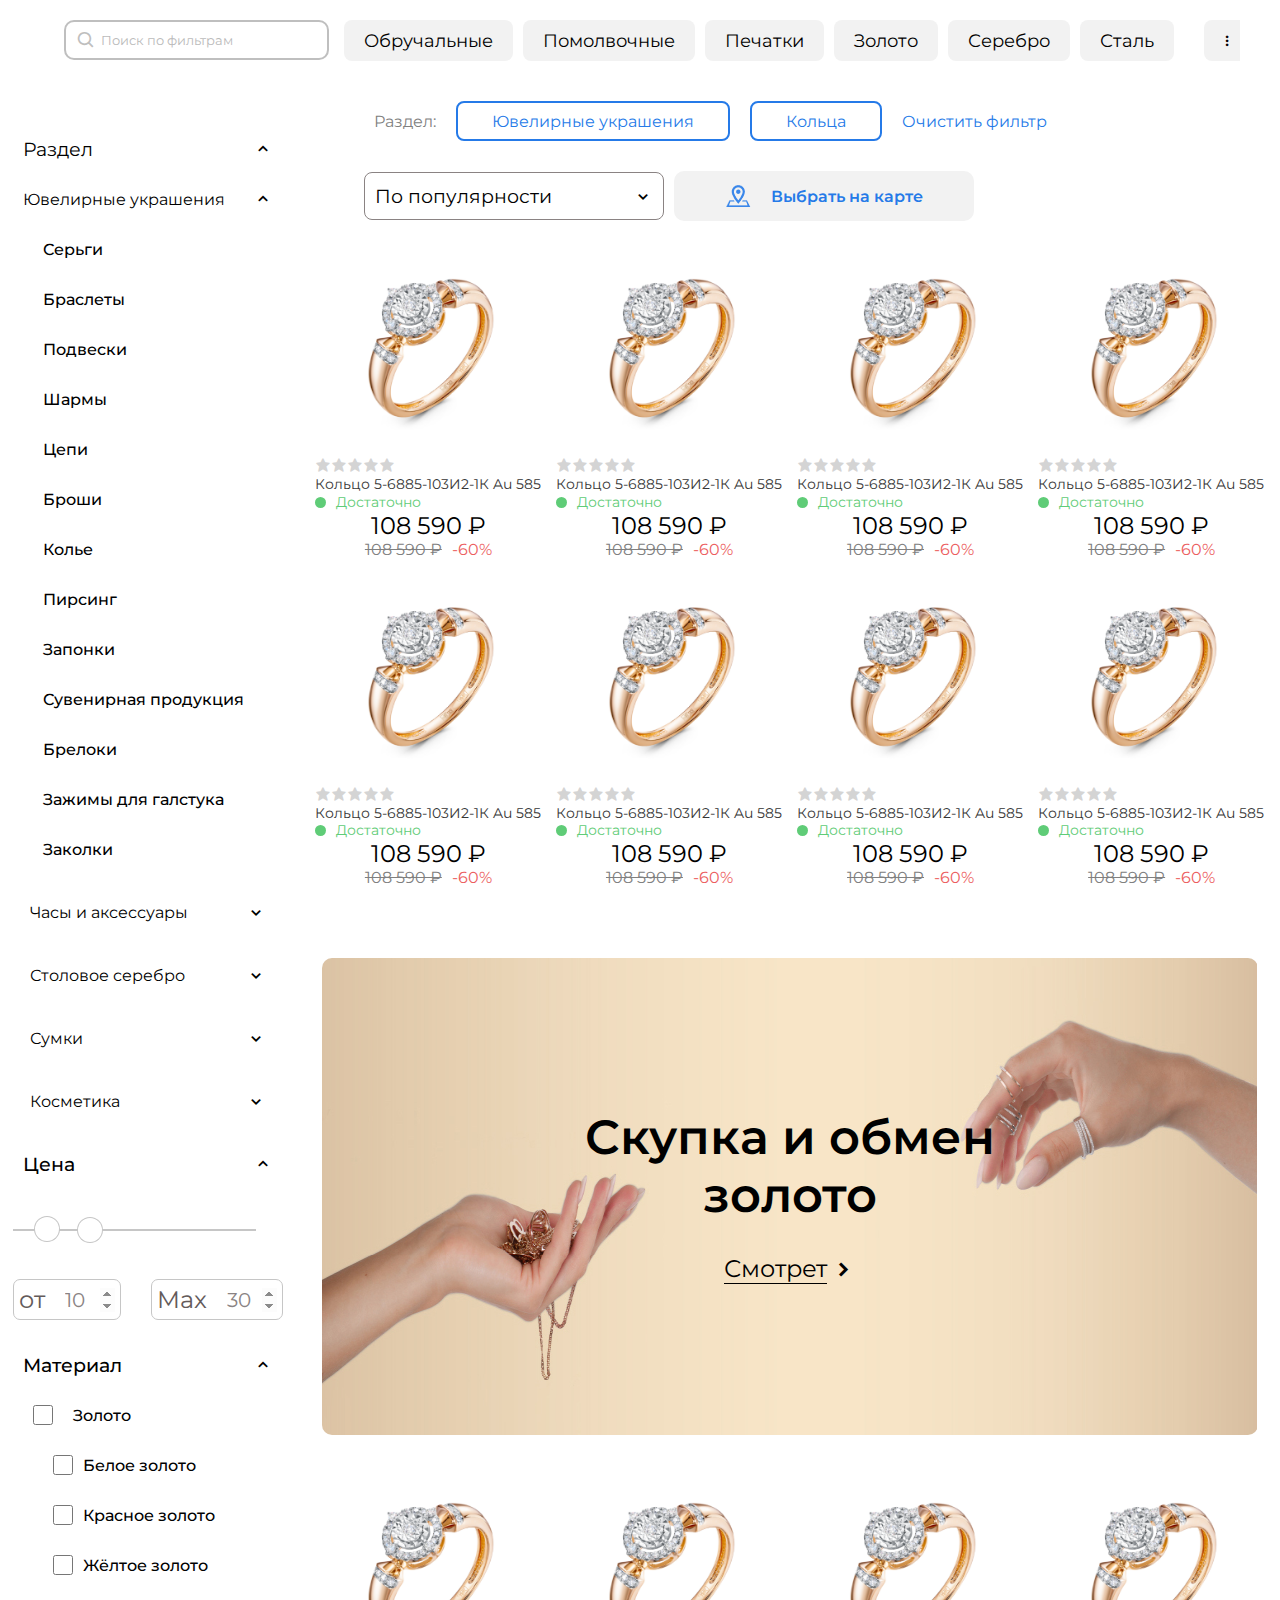
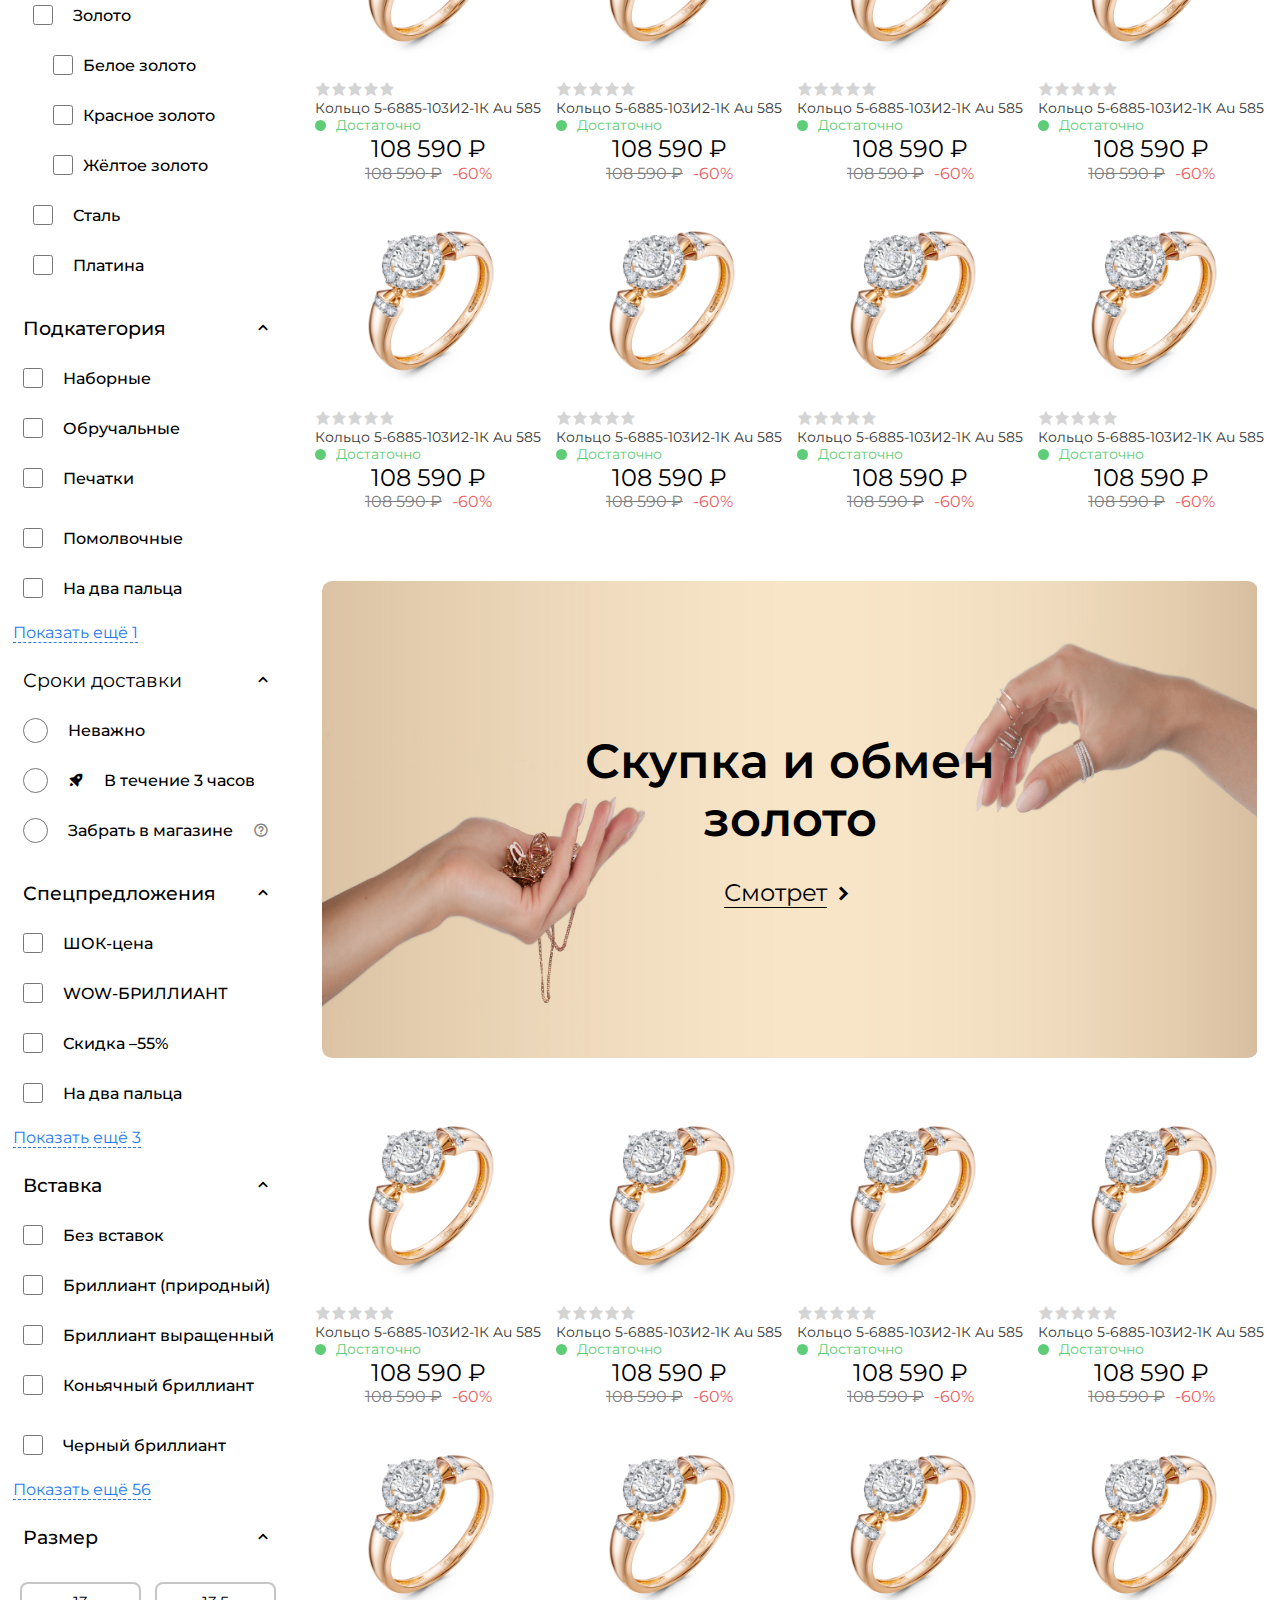
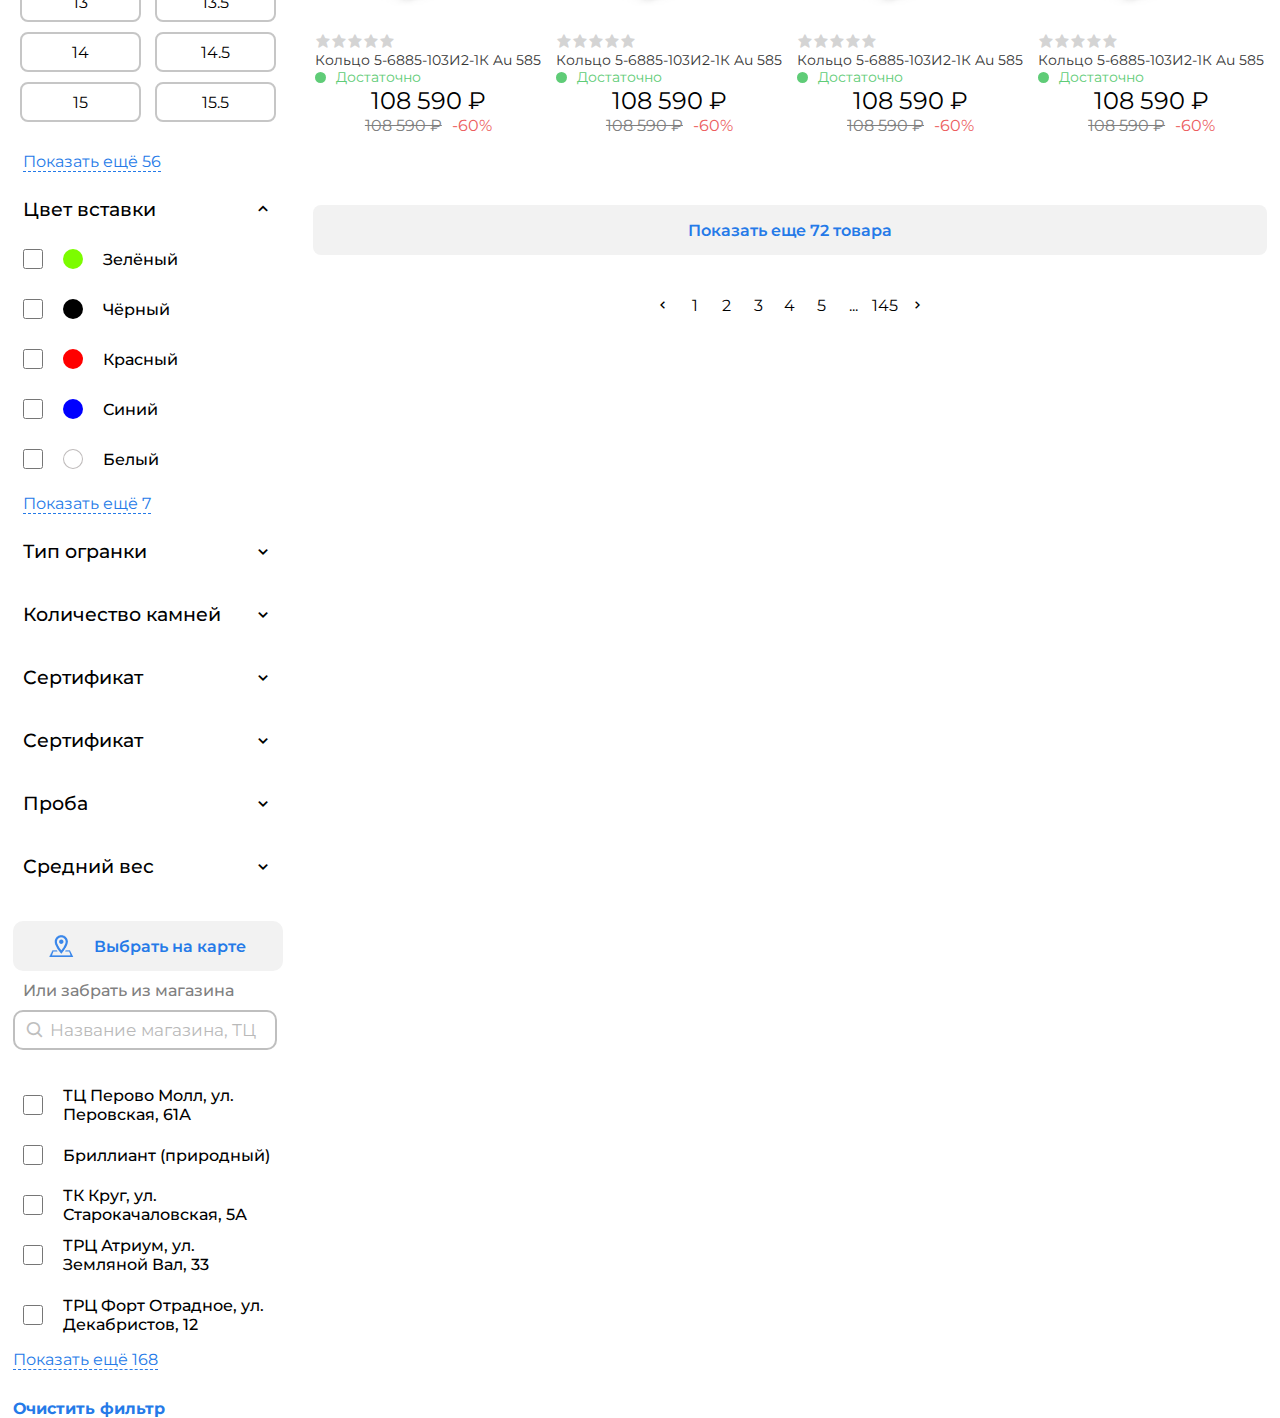
==== commit ade76326: "213" ====
--- a/pages/index.html
+++ b/pages/index.html
@@ -7,13 +7,14 @@
     <title>Document</title>
     <link href='https://unpkg.com/boxicons@2.1.4/css/boxicons.min.css' rel='stylesheet'>
     <link rel="stylesheet" href="style.css">
- 
+
 </head>
 
 <body>
     <div class="page_road">
-        <i style="color: grey;font-size: 16px;" class='bx bxs-home' ></i><i style="color: 
-        grey;" class='bx bxs-chevron-right' ></i> <span style="color:grey;">Ювелирные украшения</span><i style="color: grey;" class='bx bxs-chevron-right' ></i><span>Кольца</span>
+        <i style="color: grey;font-size: 16px;" class='bx bxs-home'></i><i style="color: 
+        grey;" class='bx bxs-chevron-right'></i> <span style="color:grey;">Ювелирные украшения</span><i
+            style="color: grey;" class='bx bxs-chevron-right'></i><span>Кольца</span>
     </div>
     <div class="frame">
         <img class="img12" src="../image/beautiful-engagement-ring-with-diamonds (1) 1.png" alt="">
@@ -26,15 +27,15 @@
                 <div class="input_search">
                     <i class='bx bx-search'></i>
                     <input type="text" placeholder="Поиск по фильтрам">
-                    
+
                 </div>
 
             </div>
             <div class="filter">
-               
+
                 <div class="page">
-                    <h3>Ювелирные украшения  <span>10 412 изделия</span></h3>
-                    
+                    <h3>Ювелирные украшения <span>10 412 изделия</span></h3>
+
                 </div>
                 <div class="location1 loc2">
                     <div class="local1">
@@ -503,72 +504,158 @@
 
             <main class="main_card">
                 <div class="cards">
-                  <div class="card">
-                <img src="../image/Rectangle 4 (1).png" alt="">
-                  <div class="star1"><i class='bx bxs-star' ></i><i class='bx bxs-star' ></i><i class='bx bxs-star' ></i><i class='bx bxs-star' ></i><i class='bx bxs-star' ></i></div>
-                  <h4 class="pod">Кольцо 5-6885-103И2-1К Au 585</h4>
-                  <div class="dostup">
-                    <div class="circle"></div><h3>Достаточно</h3>
-                   </div> <div class="price">108 590 ₽
-                    </div>
-                    <div class="del_price">
-                      <del>108 590 ₽
-                      </del>
-                      <span>-60%</span>
-                    </div>
-                    <button>Подробнее</button>
-                  </div>
-                  <div class="card">
-                  <img src="../image/Rectangle 4 (1).png" alt="">
-                    <div class="star1"><i class='bx bxs-star' ></i><i class='bx bxs-star' ></i><i class='bx bxs-star' ></i><i class='bx bxs-star' ></i><i class='bx bxs-star' ></i></div>
-                    <h4 class="pod">Кольцо 5-6885-103И2-1К Au 585</h4>
-                    <div class="dostup">
-                      <div class="circle"></div><h3>Достаточно</h3>
-                     </div> <div class="price">108 590 ₽
-                      </div>
-                      <div class="del_price">
-                        <del>108 590 ₽
-                        </del>
-                        <span>-60%</span>
-                      </div>
-                      <button>Подробнее</button>
-                    </div> <div class="card">
-                    <img src="../image/Rectangle 4 (1).png" alt="">
-                      <div class="star1"><i class='bx bxs-star' ></i><i class='bx bxs-star' ></i><i class='bx bxs-star' ></i><i class='bx bxs-star' ></i><i class='bx bxs-star' ></i></div>
-                      <h4 class="pod">Кольцо 5-6885-103И2-1К Au 585</h4>
-                      <div class="dostup">
-                        <div class="circle"></div><h3>Достаточно</h3>
-                       </div> <div class="price">108 590 ₽
-                        </div>
-                        <div class="del_price">
-                          <del>108 590 ₽
-                          </del>
-                          <span>-60%</span>
-                        </div>
-                        <button>Подробнее</button>
-                      </div> <div class="card">
-                      <img src="../image/Rectangle 4 (1).png" alt="">
-                        <div class="star1"><i class='bx bxs-star' ></i><i class='bx bxs-star' ></i><i class='bx bxs-star' ></i><i class='bx bxs-star' ></i><i class='bx bxs-star' ></i></div>
+                    <div class="card">
+                        <img src="../image/Rectangle 4 (1).png" alt="">
+                        <div class="star1"><i class='bx bxs-star'></i><i class='bx bxs-star'></i><i
+                                class='bx bxs-star'></i><i class='bx bxs-star'></i><i class='bx bxs-star'></i></div>
+                        <h4 class="pod">Кольцо 5-6885-103И2-1К Au 585</h4>
+                        <div class="dostup">
+                            <div class="circle"></div>
+                            <h3>Достаточно</h3>
+                        </div>
+                        <div class="price">108 590 ₽
+                        </div>
+                        <div class="del_price">
+                            <del>108 590 ₽
+                            </del>
+                            <span>-60%</span>
+                        </div>
+                        <button>Подробнее</button>
+                    </div>
+                    <div class="card">
+                        <img src="../image/Rectangle 4 (1).png" alt="">
+                        <div class="star1"><i class='bx bxs-star'></i><i class='bx bxs-star'></i><i
+                                class='bx bxs-star'></i><i class='bx bxs-star'></i><i class='bx bxs-star'></i></div>
+                        <h4 class="pod">Кольцо 5-6885-103И2-1К Au 585</h4>
+                        <div class="dostup">
+                            <div class="circle"></div>
+                            <h3>Достаточно</h3>
+                        </div>
+                        <div class="price">108 590 ₽
+                        </div>
+                        <div class="del_price">
+                            <del>108 590 ₽
+                            </del>
+                            <span>-60%</span>
+                        </div>
+                        <button>Подробнее</button>
+                    </div>
+                    <div class="card">
+                        <img src="../image/Rectangle 4 (1).png" alt="">
+                        <div class="star1"><i class='bx bxs-star'></i><i class='bx bxs-star'></i><i
+                                class='bx bxs-star'></i><i class='bx bxs-star'></i><i class='bx bxs-star'></i></div>
+                        <h4 class="pod">Кольцо 5-6885-103И2-1К Au 585</h4>
+                        <div class="dostup">
+                            <div class="circle"></div>
+                            <h3>Достаточно</h3>
+                        </div>
+                        <div class="price">108 590 ₽
+                        </div>
+                        <div class="del_price">
+                            <del>108 590 ₽
+                            </del>
+                            <span>-60%</span>
+                        </div>
+                        <button>Подробнее</button>
+                    </div>
+                    <div class="card">
+                        <img src="../image/Rectangle 4 (1).png" alt="">
+                        <div class="star1"><i class='bx bxs-star'></i><i class='bx bxs-star'></i><i
+                                class='bx bxs-star'></i><i class='bx bxs-star'></i><i class='bx bxs-star'></i></div>
                         <h4 class="pod"> Кольцо 5-6885-103И2-1К Au 585</h4>
                         <div class="dostup">
-                          <div class="circle"></div><h3>Достаточно</h3>
-                         </div> 
-                         <div class="price">108 590 ₽
-                          </div>
-                          <div class="del_price">
-                            <del>108 590 ₽
-                            </del>
-                            <span>-60%</span>
-                          </div>
-                          <button>Подробнее</button>
-                        </div>
+                            <div class="circle"></div>
+                            <h3>Достаточно</h3>
+                        </div>
+                        <div class="price">108 590 ₽
+                        </div>
+                        <div class="del_price">
+                            <del>108 590 ₽
+                            </del>
+                            <span>-60%</span>
+                        </div>
+                        <button>Подробнее</button>
+                    </div>
+                    <div class="card">
+                        <img src="../image/Rectangle 4 (1).png" alt="">
+                        <div class="star1"><i class='bx bxs-star'></i><i class='bx bxs-star'></i><i
+                                class='bx bxs-star'></i><i class='bx bxs-star'></i><i class='bx bxs-star'></i></div>
+                        <h4 class="pod">Кольцо 5-6885-103И2-1К Au 585</h4>
+                        <div class="dostup">
+                            <div class="circle"></div>
+                            <h3>Достаточно</h3>
+                        </div>
+                        <div class="price">108 590 ₽
+                        </div>
+                        <div class="del_price">
+                            <del>108 590 ₽
+                            </del>
+                            <span>-60%</span>
+                        </div>
+                        <button>Подробнее</button>
+                    </div>
+                    <div class="card">
+                        <img src="../image/Rectangle 4 (1).png" alt="">
+                        <div class="star1"><i class='bx bxs-star'></i><i class='bx bxs-star'></i><i
+                                class='bx bxs-star'></i><i class='bx bxs-star'></i><i class='bx bxs-star'></i></div>
+                        <h4 class="pod">Кольцо 5-6885-103И2-1К Au 585</h4>
+                        <div class="dostup">
+                            <div class="circle"></div>
+                            <h3>Достаточно</h3>
+                        </div>
+                        <div class="price">108 590 ₽
+                        </div>
+                        <div class="del_price">
+                            <del>108 590 ₽
+                            </del>
+                            <span>-60%</span>
+                        </div>
+                        <button>Подробнее</button>
+                    </div>
+                    <div class="card">
+                        <img src="../image/Rectangle 4 (1).png" alt="">
+                        <div class="star1"><i class='bx bxs-star'></i><i class='bx bxs-star'></i><i
+                                class='bx bxs-star'></i><i class='bx bxs-star'></i><i class='bx bxs-star'></i></div>
+                        <h4 class="pod">Кольцо 5-6885-103И2-1К Au 585</h4>
+                        <div class="dostup">
+                            <div class="circle"></div>
+                            <h3>Достаточно</h3>
+                        </div>
+                        <div class="price">108 590 ₽
+                        </div>
+                        <div class="del_price">
+                            <del>108 590 ₽
+                            </del>
+                            <span>-60%</span>
+                        </div>
+                        <button>Подробнее</button>
+                    </div>
+                    <div class="card">
+                        <img src="../image/Rectangle 4 (1).png" alt="">
+                        <div class="star1"><i class='bx bxs-star'></i><i class='bx bxs-star'></i><i
+                                class='bx bxs-star'></i><i class='bx bxs-star'></i><i class='bx bxs-star'></i></div>
+                        <h4 class="pod"> Кольцо 5-6885-103И2-1К Au 585</h4>
+                        <div class="dostup">
+                            <div class="circle"></div>
+                            <h3>Достаточно</h3>
+                        </div>
+                        <div class="price">108 590 ₽
+                        </div>
+                        <div class="del_price">
+                            <del>108 590 ₽
+                            </del>
+                            <span>-60%</span>
+                        </div>
+                        <button>Подробнее</button>
+                    </div>
                 </div>
 
                 <div class="hand">
                     <div class="link">
-                        <h1>Скупка и обмен  <br> золото</h1>
+                        <h1>Скупка и обмен <br> золото</h1>
                         <div class="href">
-                            <span>Смотрет</span><i style="font-size: 24px;position: relative;top: 1px;" class='bx bxs-chevron-right' ></i>
+                            <span>Смотрет</span><i style="font-size: 24px;position: relative;top: 1px;"
+                                class='bx bxs-chevron-right'></i>
                         </div>
                     </div>
                 </div>
@@ -576,71 +663,349 @@
 
                 <div class="cards">
                     <div class="card">
-                  <img src="../image/Rectangle 4 (1).png" alt="">
-                    <div class="star1"><i class='bx bxs-star' ></i><i class='bx bxs-star' ></i><i class='bx bxs-star' ></i><i class='bx bxs-star' ></i><i class='bx bxs-star' ></i></div>
-                    <h4 class="pod">Кольцо 5-6885-103И2-1К Au 585</h4>
-                    <div class="dostup">
-                      <div class="circle"></div><h3>Достаточно</h3>
-                     </div> <div class="price">108 590 ₽
-                      </div>
-                      <div class="del_price">
-                        <del>108 590 ₽
-                        </del>
-                        <span>-60%</span>
-                      </div>
-                      <button>Подробнее</button>
-                    </div>
-                    <div class="card">
-                    <img src="../image/Rectangle 4 (1).png" alt="">
-                      <div class="star1"><i class='bx bxs-star' ></i><i class='bx bxs-star' ></i><i class='bx bxs-star' ></i><i class='bx bxs-star' ></i><i class='bx bxs-star' ></i></div>
-                      <h4 class="pod">Кольцо 5-6885-103И2-1К Au 585</h4>
-                      <div class="dostup">
-                        <div class="circle"></div><h3>Достаточно</h3>
-                       </div> <div class="price">108 590 ₽
-                        </div>
-                        <div class="del_price">
-                          <del>108 590 ₽
-                          </del>
-                          <span>-60%</span>
-                        </div>
-                        <button>Подробнее</button>
-                      </div> <div class="card">
-                      <img src="../image/Rectangle 4 (1).png" alt="">
-                        <div class="star1"><i class='bx bxs-star' ></i><i class='bx bxs-star' ></i><i class='bx bxs-star' ></i><i class='bx bxs-star' ></i><i class='bx bxs-star' ></i></div>
-                        <h4 class="pod">Кольцо 5-6885-103И2-1К Au 585</h4>
-                        <div class="dostup">
-                          <div class="circle"></div><h3>Достаточно</h3>
-                         </div> <div class="price">108 590 ₽
-                          </div>
-                          <div class="del_price">
-                            <del>108 590 ₽
-                            </del>
-                            <span>-60%</span>
-                          </div>
-                          <button>Подробнее</button>
-                        </div> <div class="card">
-                        <img src="../image/Rectangle 4 (1).png" alt="">
-                          <div class="star1"><i class='bx bxs-star' ></i><i class='bx bxs-star' ></i><i class='bx bxs-star' ></i><i class='bx bxs-star' ></i><i class='bx bxs-star' ></i></div>
-                          <h4 class="pod"> Кольцо 5-6885-103И2-1К Au 585</h4>
-                          <div class="dostup">
-                            <div class="circle"></div><h3>Достаточно</h3>
-                           </div> 
-                           <div class="price">108 590 ₽
-                            </div>
-                            <div class="del_price">
-                              <del>108 590 ₽
-                              </del>
-                              <span>-60%</span>
-                            </div>
-                            <button>Подробнее</button>
-                          </div>
+                        <img src="../image/Rectangle 4 (1).png" alt="">
+                        <div class="star1"><i class='bx bxs-star'></i><i class='bx bxs-star'></i><i
+                                class='bx bxs-star'></i><i class='bx bxs-star'></i><i class='bx bxs-star'></i></div>
+                        <h4 class="pod">Кольцо 5-6885-103И2-1К Au 585</h4>
+                        <div class="dostup">
+                            <div class="circle"></div>
+                            <h3>Достаточно</h3>
+                        </div>
+                        <div class="price">108 590 ₽
+                        </div>
+                        <div class="del_price">
+                            <del>108 590 ₽
+                            </del>
+                            <span>-60%</span>
+                        </div>
+                        <button>Подробнее</button>
+                    </div>
+                    <div class="card">
+                        <img src="../image/Rectangle 4 (1).png" alt="">
+                        <div class="star1"><i class='bx bxs-star'></i><i class='bx bxs-star'></i><i
+                                class='bx bxs-star'></i><i class='bx bxs-star'></i><i class='bx bxs-star'></i></div>
+                        <h4 class="pod">Кольцо 5-6885-103И2-1К Au 585</h4>
+                        <div class="dostup">
+                            <div class="circle"></div>
+                            <h3>Достаточно</h3>
+                        </div>
+                        <div class="price">108 590 ₽
+                        </div>
+                        <div class="del_price">
+                            <del>108 590 ₽
+                            </del>
+                            <span>-60%</span>
+                        </div>
+                        <button>Подробнее</button>
+                    </div>
+                    <div class="card">
+                        <img src="../image/Rectangle 4 (1).png" alt="">
+                        <div class="star1"><i class='bx bxs-star'></i><i class='bx bxs-star'></i><i
+                                class='bx bxs-star'></i><i class='bx bxs-star'></i><i class='bx bxs-star'></i></div>
+                        <h4 class="pod">Кольцо 5-6885-103И2-1К Au 585</h4>
+                        <div class="dostup">
+                            <div class="circle"></div>
+                            <h3>Достаточно</h3>
+                        </div>
+                        <div class="price">108 590 ₽
+                        </div>
+                        <div class="del_price">
+                            <del>108 590 ₽
+                            </del>
+                            <span>-60%</span>
+                        </div>
+                        <button>Подробнее</button>
+                    </div>
+                    <div class="card">
+                        <img src="../image/Rectangle 4 (1).png" alt="">
+                        <div class="star1"><i class='bx bxs-star'></i><i class='bx bxs-star'></i><i
+                                class='bx bxs-star'></i><i class='bx bxs-star'></i><i class='bx bxs-star'></i></div>
+                        <h4 class="pod"> Кольцо 5-6885-103И2-1К Au 585</h4>
+                        <div class="dostup">
+                            <div class="circle"></div>
+                            <h3>Достаточно</h3>
+                        </div>
+                        <div class="price">108 590 ₽
+                        </div>
+                        <div class="del_price">
+                            <del>108 590 ₽
+                            </del>
+                            <span>-60%</span>
+                        </div>
+                        <button>Подробнее</button>
+                    </div>
+                    <div class="card">
+                        <img src="../image/Rectangle 4 (1).png" alt="">
+                        <div class="star1"><i class='bx bxs-star'></i><i class='bx bxs-star'></i><i
+                                class='bx bxs-star'></i><i class='bx bxs-star'></i><i class='bx bxs-star'></i></div>
+                        <h4 class="pod">Кольцо 5-6885-103И2-1К Au 585</h4>
+                        <div class="dostup">
+                            <div class="circle"></div>
+                            <h3>Достаточно</h3>
+                        </div>
+                        <div class="price">108 590 ₽
+                        </div>
+                        <div class="del_price">
+                            <del>108 590 ₽
+                            </del>
+                            <span>-60%</span>
+                        </div>
+                        <button>Подробнее</button>
+                    </div>
+                    <div class="card">
+                        <img src="../image/Rectangle 4 (1).png" alt="">
+                        <div class="star1"><i class='bx bxs-star'></i><i class='bx bxs-star'></i><i
+                                class='bx bxs-star'></i><i class='bx bxs-star'></i><i class='bx bxs-star'></i></div>
+                        <h4 class="pod">Кольцо 5-6885-103И2-1К Au 585</h4>
+                        <div class="dostup">
+                            <div class="circle"></div>
+                            <h3>Достаточно</h3>
+                        </div>
+                        <div class="price">108 590 ₽
+                        </div>
+                        <div class="del_price">
+                            <del>108 590 ₽
+                            </del>
+                            <span>-60%</span>
+                        </div>
+                        <button>Подробнее</button>
+                    </div>
+                    <div class="card">
+                        <img src="../image/Rectangle 4 (1).png" alt="">
+                        <div class="star1"><i class='bx bxs-star'></i><i class='bx bxs-star'></i><i
+                                class='bx bxs-star'></i><i class='bx bxs-star'></i><i class='bx bxs-star'></i></div>
+                        <h4 class="pod">Кольцо 5-6885-103И2-1К Au 585</h4>
+                        <div class="dostup">
+                            <div class="circle"></div>
+                            <h3>Достаточно</h3>
+                        </div>
+                        <div class="price">108 590 ₽
+                        </div>
+                        <div class="del_price">
+                            <del>108 590 ₽
+                            </del>
+                            <span>-60%</span>
+                        </div>
+                        <button>Подробнее</button>
+                    </div>
+                    <div class="card">
+                        <img src="../image/Rectangle 4 (1).png" alt="">
+                        <div class="star1"><i class='bx bxs-star'></i><i class='bx bxs-star'></i><i
+                                class='bx bxs-star'></i><i class='bx bxs-star'></i><i class='bx bxs-star'></i></div>
+                        <h4 class="pod"> Кольцо 5-6885-103И2-1К Au 585</h4>
+                        <div class="dostup">
+                            <div class="circle"></div>
+                            <h3>Достаточно</h3>
+                        </div>
+                        <div class="price">108 590 ₽
+                        </div>
+                        <div class="del_price">
+                            <del>108 590 ₽
+                            </del>
+                            <span>-60%</span>
+                        </div>
+                        <button>Подробнее</button>
+                    </div>
+                </div>
+                <div class="hand">
+                    <div class="link">
+                        <h1>Скупка и обмен <br> золото</h1>
+                        <div class="href">
+                            <span>Смотрет</span><i style="font-size: 24px;position: relative;top: 1px;"
+                                class='bx bxs-chevron-right'></i>
+                        </div>
+                    </div>
+                </div>
+                <div class="cards">
+                    <div class="card">
+                        <img src="../image/Rectangle 4 (1).png" alt="">
+                        <div class="star1"><i class='bx bxs-star'></i><i class='bx bxs-star'></i><i
+                                class='bx bxs-star'></i><i class='bx bxs-star'></i><i class='bx bxs-star'></i></div>
+                        <h4 class="pod">Кольцо 5-6885-103И2-1К Au 585</h4>
+                        <div class="dostup">
+                            <div class="circle"></div>
+                            <h3>Достаточно</h3>
+                        </div>
+                        <div class="price">108 590 ₽
+                        </div>
+                        <div class="del_price">
+                            <del>108 590 ₽
+                            </del>
+                            <span>-60%</span>
+                        </div>
+                        <button>Подробнее</button>
+                    </div>
+                    <div class="card">
+                        <img src="../image/Rectangle 4 (1).png" alt="">
+                        <div class="star1"><i class='bx bxs-star'></i><i class='bx bxs-star'></i><i
+                                class='bx bxs-star'></i><i class='bx bxs-star'></i><i class='bx bxs-star'></i></div>
+                        <h4 class="pod">Кольцо 5-6885-103И2-1К Au 585</h4>
+                        <div class="dostup">
+                            <div class="circle"></div>
+                            <h3>Достаточно</h3>
+                        </div>
+                        <div class="price">108 590 ₽
+                        </div>
+                        <div class="del_price">
+                            <del>108 590 ₽
+                            </del>
+                            <span>-60%</span>
+                        </div>
+                        <button>Подробнее</button>
+                    </div>
+                    <div class="card">
+                        <img src="../image/Rectangle 4 (1).png" alt="">
+                        <div class="star1"><i class='bx bxs-star'></i><i class='bx bxs-star'></i><i
+                                class='bx bxs-star'></i><i class='bx bxs-star'></i><i class='bx bxs-star'></i></div>
+                        <h4 class="pod">Кольцо 5-6885-103И2-1К Au 585</h4>
+                        <div class="dostup">
+                            <div class="circle"></div>
+                            <h3>Достаточно</h3>
+                        </div>
+                        <div class="price">108 590 ₽
+                        </div>
+                        <div class="del_price">
+                            <del>108 590 ₽
+                            </del>
+                            <span>-60%</span>
+                        </div>
+                        <button>Подробнее</button>
+                    </div>
+                    <div class="card">
+                        <img src="../image/Rectangle 4 (1).png" alt="">
+                        <div class="star1"><i class='bx bxs-star'></i><i class='bx bxs-star'></i><i
+                                class='bx bxs-star'></i><i class='bx bxs-star'></i><i class='bx bxs-star'></i></div>
+                        <h4 class="pod"> Кольцо 5-6885-103И2-1К Au 585</h4>
+                        <div class="dostup">
+                            <div class="circle"></div>
+                            <h3>Достаточно</h3>
+                        </div>
+                        <div class="price">108 590 ₽
+                        </div>
+                        <div class="del_price">
+                            <del>108 590 ₽
+                            </del>
+                            <span>-60%</span>
+                        </div>
+                        <button>Подробнее</button>
+                    </div>
+                    <div class="card">
+                        <img src="../image/Rectangle 4 (1).png" alt="">
+                        <div class="star1"><i class='bx bxs-star'></i><i class='bx bxs-star'></i><i
+                                class='bx bxs-star'></i><i class='bx bxs-star'></i><i class='bx bxs-star'></i></div>
+                        <h4 class="pod">Кольцо 5-6885-103И2-1К Au 585</h4>
+                        <div class="dostup">
+                            <div class="circle"></div>
+                            <h3>Достаточно</h3>
+                        </div>
+                        <div class="price">108 590 ₽
+                        </div>
+                        <div class="del_price">
+                            <del>108 590 ₽
+                            </del>
+                            <span>-60%</span>
+                        </div>
+                        <button>Подробнее</button>
+                    </div>
+                    <div class="card">
+                        <img src="../image/Rectangle 4 (1).png" alt="">
+                        <div class="star1"><i class='bx bxs-star'></i><i class='bx bxs-star'></i><i
+                                class='bx bxs-star'></i><i class='bx bxs-star'></i><i class='bx bxs-star'></i></div>
+                        <h4 class="pod">Кольцо 5-6885-103И2-1К Au 585</h4>
+                        <div class="dostup">
+                            <div class="circle"></div>
+                            <h3>Достаточно</h3>
+                        </div>
+                        <div class="price">108 590 ₽
+                        </div>
+                        <div class="del_price">
+                            <del>108 590 ₽
+                            </del>
+                            <span>-60%</span>
+                        </div>
+                        <button>Подробнее</button>
+                    </div>
+                    <div class="card">
+                        <img src="../image/Rectangle 4 (1).png" alt="">
+                        <div class="star1"><i class='bx bxs-star'></i><i class='bx bxs-star'></i><i
+                                class='bx bxs-star'></i><i class='bx bxs-star'></i><i class='bx bxs-star'></i></div>
+                        <h4 class="pod">Кольцо 5-6885-103И2-1К Au 585</h4>
+                        <div class="dostup">
+                            <div class="circle"></div>
+                            <h3>Достаточно</h3>
+                        </div>
+                        <div class="price">108 590 ₽
+                        </div>
+                        <div class="del_price">
+                            <del>108 590 ₽
+                            </del>
+                            <span>-60%</span>
+                        </div>
+                        <button>Подробнее</button>
+                    </div>
+                    <div class="card">
+                        <img src="../image/Rectangle 4 (1).png" alt="">
+                        <div class="star1"><i class='bx bxs-star'></i><i class='bx bxs-star'></i><i
+                                class='bx bxs-star'></i><i class='bx bxs-star'></i><i class='bx bxs-star'></i></div>
+                        <h4 class="pod"> Кольцо 5-6885-103И2-1К Au 585</h4>
+                        <div class="dostup">
+                            <div class="circle"></div>
+                            <h3>Достаточно</h3>
+                        </div>
+                        <div class="price">108 590 ₽
+                        </div>
+                        <div class="del_price">
+                            <del>108 590 ₽
+                            </del>
+                            <span>-60%</span>
+                        </div>
+                        <button>Подробнее</button>
+                    </div>
+                </div>
+                <!-- <div class="balloon">
+                    <div class="text_bal">
+                        <h1>Дарите выбор!</h1>
+                        <p>Исполняйте мечты с подарочными сертификатами Алмаз! Теперь угадать с подарком ещё проще. Обладатель сертификата сможет самостоятельно выбрать украшения, идеально подходящие по размеру и дизайну.</p>
+                        <div class="href1">
+                            <span>Смотрет</span><i class='bx bxs-chevron-right'></i>
+                        </div>
+                    </div>
+                    <img src="../image/8085342 1.png" alt="">
+                  </div> -->
+                  <div class="inpw">
+                    <span>Показать еще 72 товара</span>
                   </div>
-
-                  <div class="balloon">
-                    <img src="../image/8085342 1.png" alt="">
+                  <div class="page_12">
+                    <div class="num1">
+                        <i class='bx bx-chevron-left' ></i>
+                    </div>
+                    <div class="num">
+                        <span>1</span>
+                    </div>
+                    <div class="num">
+                        <span>2</span>
+                    </div>
+                    <div class="num">
+                        <span>3</span>
+                        
+                    </div>
+                    <div class="num">
+                        <span>4</span>
+                    </div>
+                    <div class="num">
+                        <span>5</span>
+                    </div>
+                    <div class="num">
+                        <span>...</span>
+                    </div>
+                    <div class="num">
+                        <span>145</span>
+                    </div>
+                    <div class="num1"><i class='bx bx-chevron-right' ></i></div>
                   </div>
-              </main>
-              
+
+                </main>
+
         </div>
     </div>
 </body>
--- a/pages/style.css
+++ b/pages/style.css
@@ -781,19 +781,199 @@
     background:black;
     width: 98%;
     margin: auto;
-    height: 477px;
+    height: 430px;
     margin-top: 70px;
     border-radius: 10px;
     background-size:100% 100%;
-    display: flex;
- color: #257AE8;
+    display: grid;
+    grid-template-columns: 1.5fr 1fr;
+    color:white;
     margin-bottom: 30px;
 }
-
+.text_bal{
+width: 100%;
+margin-left: 10%;
+margin-top: 10%;
+position: relative;
+z-index: 12312;
+}
+.text_bal h1{
+    font-size: 48px;
+    font-weight: 600 !important; 
+    line-height: 55.2px;
+    text-align: left;
+    margin-bottom: 39px;
+}
+.text_bal p{
+    font-family: Century Gothic;
+font-size: 20px;
+font-weight: 400;
+margin-bottom: 40px;
+line-height: 30px;
+text-align: left;
+
+}
+.text_bal span{
+    font-family: Montserrat;
+font-size: 24px;
+font-weight: 400;
+line-height: 27.6px;
+text-align: left;
+border-bottom: 1px solid white;
+}
+.balloon{
+    position: relative;
+}
+.balloon img{
+    position: absolute;
+    bottom: 0px;
+    right: 0px;
+    width: 40%;
+}
+.href1{
+    display: flex;
+    align-items: center;
+    gap: 10px;
+}
+@media (max-width:1230px){
+    .balloon{
+        position: relative;
+    }
+    .balloon img{
+        position: absolute;
+        bottom: 0px;
+        right: 0px;
+        width: 40%;
+    }
+    .text_bal{
+        width: 100%;
+        margin-left: 6%;
+        margin-top: 4%;
+ 
+    }
+    .text_bal p{
+        font-family: Century Gothic;
+    font-size: 20px;
+    font-weight: 400;
+    margin-bottom: 20px;
+    line-height: 30px;
+    text-align: left;
+    
+    }
+    .balloon{
+        height: 370px;
+
+    }
+    .text_bal span{
+        font-family: Montserrat;
+    font-size: 24px;
+    font-weight: 400;
+    line-height: 27.6px;
+    text-align: left;
+    border-bottom: 1px solid white;
+    }
+    .text_bal h1{
+        font-size: 48px;
+        font-weight: 600 !important; 
+        line-height: 55.2px;
+        text-align: left;
+        margin-bottom: 29px;
+    }
+}
+@media (max-width:1130px) {
+    .text_bal span{
+        font-family: Montserrat;
+    font-size: 20px;
+    font-weight: 400;
+    line-height: 27.6px;
+    text-align: left;
+    border-bottom: 1px solid white;
+    }
+    .text_bal h1{
+        font-size: 40px;
+        font-weight: 600 !important; 
+        line-height: 55.2px;
+        text-align: left;
+        margin-bottom: 29px;
+    }
+    .text_bal p{
+        font-family: Century Gothic;
+    font-size: 17px;
+    font-weight: 400;
+    margin-bottom: 20px;
+    line-height: 30px;
+    text-align: left;
+    
+    }
+}
+/* @media (max-width:1130px){
+  
+} */
+@media (max-width:1100px){
+    .text_bal h1{
+        font-size: 40px;
+        font-weight: 600 !important; 
+        line-height: 55.2px;
+        text-align: left;
+        margin-bottom: 19px;
+    }
+    .text_bal p{
+        font-family: Century Gothic;
+    font-size: 18px;
+    font-weight: 400;
+    margin-bottom: 20px;
+    line-height: 30px;
+    text-align: left;
+    
+    }
+    .text_bal span{
+        font-family: Montserrat;
+    font-size: 16px;
+    font-weight: 400;
+    line-height: 27.6px;
+    text-align: left;
+    border-bottom: 1px solid white;
+    }
+    .balloon img{
+        width: 50%;
+    } 
+}
 @media (max-width:991px) {
     .accor{
         display: none;
     }
+    /* .text_bal{
+        width: 100%;
+        margin-left: 10%;
+        margin-top: 10%;
+        } */
+        .text_bal h1{
+            font-size: 48px;
+            font-weight: 600 !important; 
+            line-height: 55.2px;
+            text-align: left;
+            margin-bottom: 39px;
+        }
+        .text_bal p{
+            font-family: Century Gothic;
+        font-size: 20px;
+        font-weight: 400;
+        margin-bottom: 40px;
+        line-height: 30px;
+        text-align: left;
+        
+        }
+        .balloon img{
+            width: 40%;
+        } 
+        .text_bal span{
+            font-family: Montserrat;
+        font-size: 24px;
+        font-weight: 400;
+        line-height: 27.6px;
+        text-align: left;
+        border-bottom: 1px solid white;
+        }
     .hand{
         background: url("../image/957b6ac6bc0daf6f273caf436f4caae0.jpeg") no-repeat;
         width: 98%;
@@ -859,6 +1039,56 @@
         grid-template-columns: 1fr 1fr 1fr ;
         gap: 10px;
     }
+    .balloon{
+        height: 290px;
+    }
+    .text_bal{
+        width: 100%;
+        margin-left: 5%;
+        margin-top: 2%;
+        }
+    .text_bal h1{
+        font-size: 30px;
+        font-weight: 600 !important; 
+        line-height: 55.2px;
+        text-align: left;
+        margin-bottom: 9px;
+    }
+    .text_bal p{
+        font-family: Century Gothic;
+    font-size: 15px;
+    font-weight: 400;
+    margin-bottom: 20px;
+    line-height: 30px;
+    text-align: left;
+    
+    }
+    .text_bal span{
+        font-family: Montserrat;
+    font-size: 16px;
+    font-weight: 400;
+    line-height: 27.6px;
+    text-align: left;
+    border-bottom: 1px solid white;
+    }
+   
+    .balloon img{
+        width: 35%;
+    }
+}
+@media (max-width:684px) {
+    .balloon img{
+        width: 40%;
+        position: absolute;
+        bottom: 30px;
+    }
+    .balloon{
+        height: 300px;
+    }
+    .balloon{
+        display: grid;
+        grid-template-columns: 2.5fr 1fr;
+    }
 }
 @media (max-width:600px){
     .main_card .cards{
@@ -894,6 +1124,67 @@
     .bxs-chevron-right{
         font-size: 15px !important;
     }
+    .text_bal h1{
+        font-size: 24px;
+        font-weight: 600 !important; 
+        line-height: 55.2px;
+        text-align: left;
+        margin-bottom: 9px;
+    }
+    .text_bal p{
+        font-family: Century Gothic;
+    font-size: 13px;
+    font-weight: 400;
+    margin-bottom: 20px;
+    line-height: 30px;
+    text-align: left;
+    
+    }
+    .text_bal span{
+        font-family: Montserrat;
+    font-size: 16px;
+    font-weight: 400;
+    line-height: 27.6px;
+    text-align: left;
+    border-bottom: 1px solid white;
+    }
+   
+    .balloon img{
+        width: 40%;
+    }
+    .balloon{
+        height: 280px;
+    }
+
+}
+@media (max-width:500px) {
+    .text_bal h1{
+        font-size: 18px;
+        font-weight: 600 !important; 
+        line-height: 55.2px;
+        text-align: left;
+        margin-bottom: 0px;
+    }
+    .text_bal p{
+        font-family: Century Gothic;
+    font-size: 12px;
+    font-weight: 400;
+    margin-bottom: 0px;
+    line-height: 30px;
+    text-align: left;
+    
+    }
+    .text_bal span{
+        font-family: Montserrat;
+    font-size: 14px;
+    font-weight: 400;
+    line-height: 27.6px;
+    text-align: left;
+    border-bottom: 1px solid white;
+    }
+    .balloon{
+        height: 260px;
+    }
 }
 @media (max-width:460px){
     .main_card .cards .card .price{
@@ -904,6 +1195,38 @@
     line-height: 29.26px;
     
       }
+      .balloon{
+        /* height: 300px; */
+        display: grid;
+        grid-template-columns: 1fr;
+      }
+      .balloon img{
+        display: none;
+      }
+      .text_bal h1{
+        font-size: 20px;
+        font-weight: 600 !important; 
+        line-height: 55.2px;
+        text-align: left;
+        margin-bottom: 0px;
+    }
+    .text_bal p{
+        font-family: Century Gothic;
+    font-size: 12px;
+    font-weight: 400;
+    margin-bottom: 0px;
+    line-height: 30px;
+    text-align: left;
+    
+    }
+    .text_bal span{
+        font-family: Montserrat;
+    font-size: 14px;
+    font-weight: 400;
+    line-height: 27.6px;
+    text-align: left;
+    border-bottom: 1px solid white;
+    }
 }
 @media (max-width:400px) {
     .page span{
@@ -917,6 +1240,10 @@
         color: white;
        font-size: 17px;
     }
+    .balloon{
+        width: 100%;
+        border: 0px;
+    }
     .frame{
         height: 80px;
     }
@@ -930,3 +1257,50 @@
         font-size: 13px;
     }
 }
+.inpw{
+    width: 100%;
+    height: 50px;
+    background-color: #F2F2F2;
+    margin-top: 70px;
+    border-radius: 8px;
+    display: flex;
+    justify-content: center;
+    align-items: center;
+    color: #257AE8;
+    margin-bottom: 30px;
+    min-width: 210px;
+}
+.inpw span{
+    font-weight: 600;
+}
+.page_12{
+    display: flex;
+    width: 30%;
+    max-width: 400px;
+    margin: auto;
+}
+.num{
+    display: flex;
+    justify-content: center;
+    align-items: center;
+    height: 40px;
+    width: 40px;
+}
+.num1{
+    display: flex;
+    justify-content: center;
+    align-items: center;
+    height: 40px;
+    width: 40px;
+}
+.num:hover{
+    border-bottom: 2px solid #257AE8;
+}
+@media (max-width:700px) {
+    .page_12{
+        display: flex;
+        width: 70%;
+        max-width: 400px;
+        margin: auto;
+    }
+}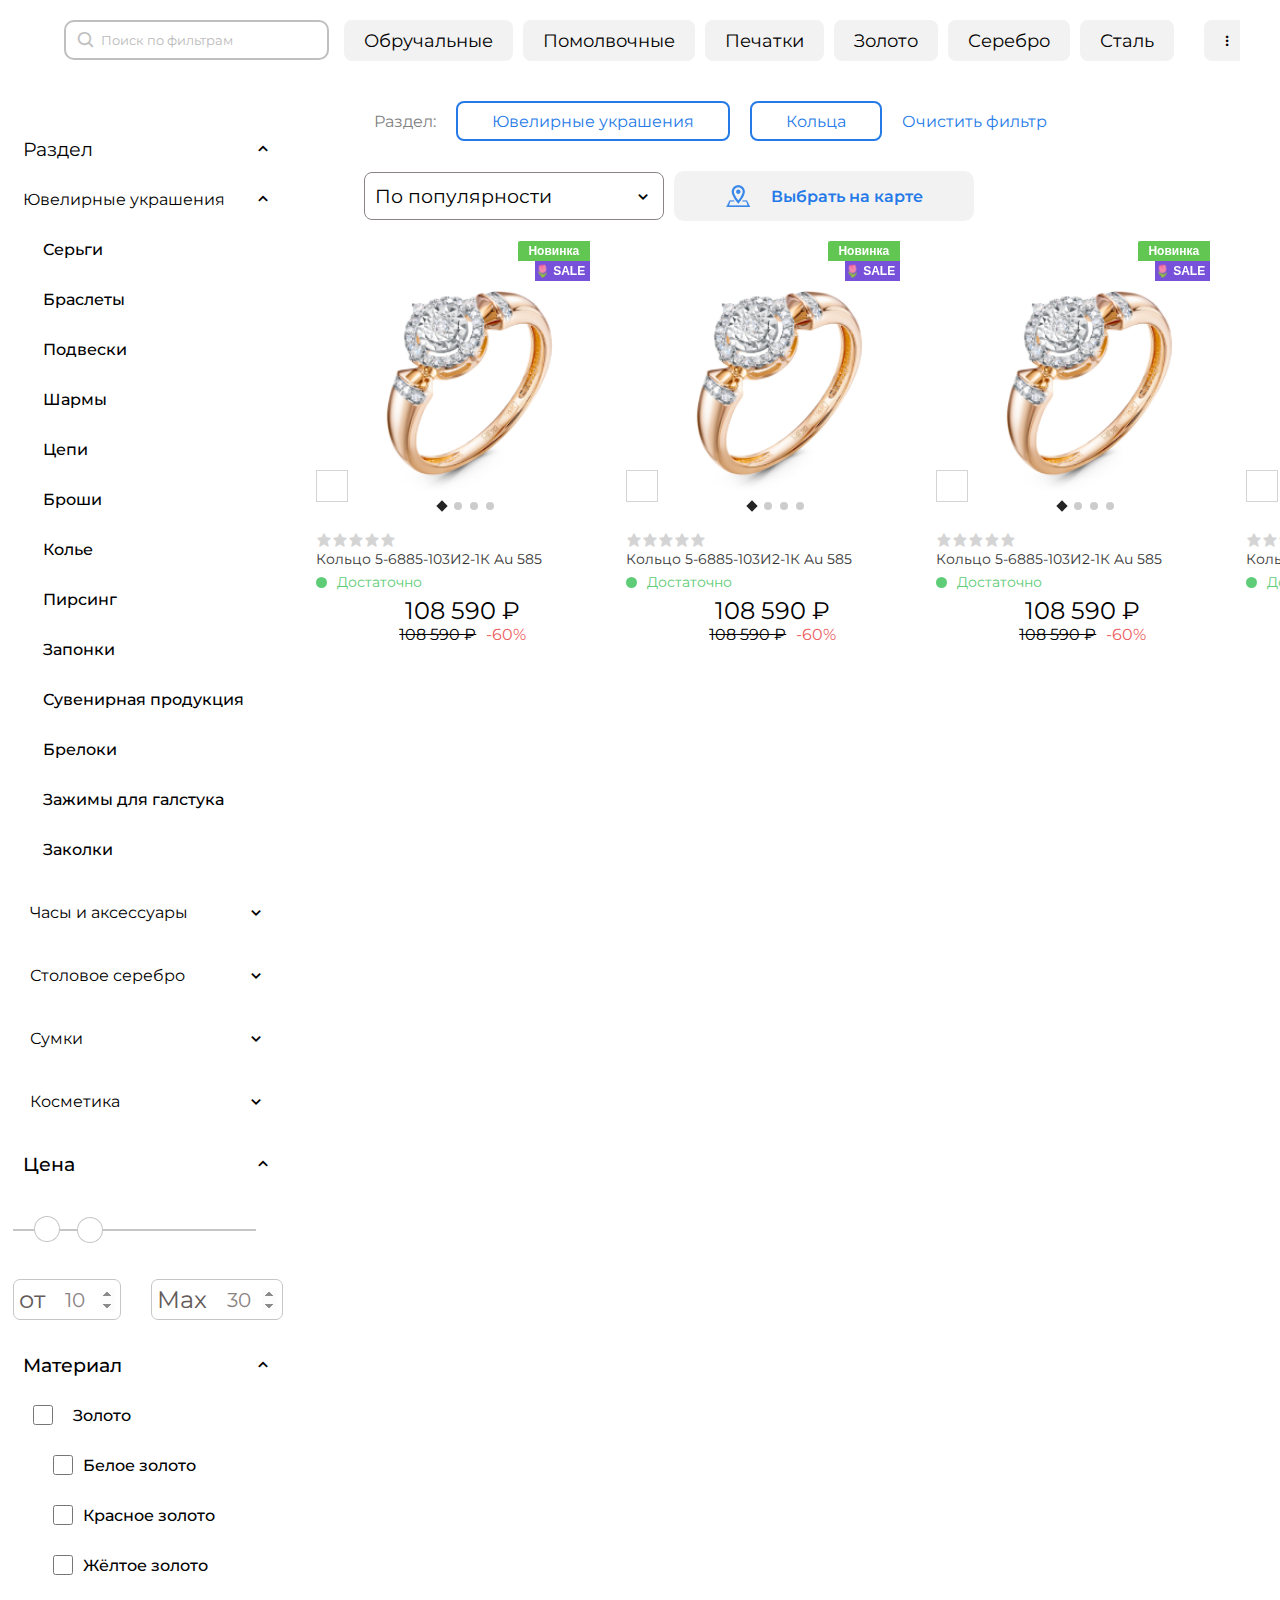
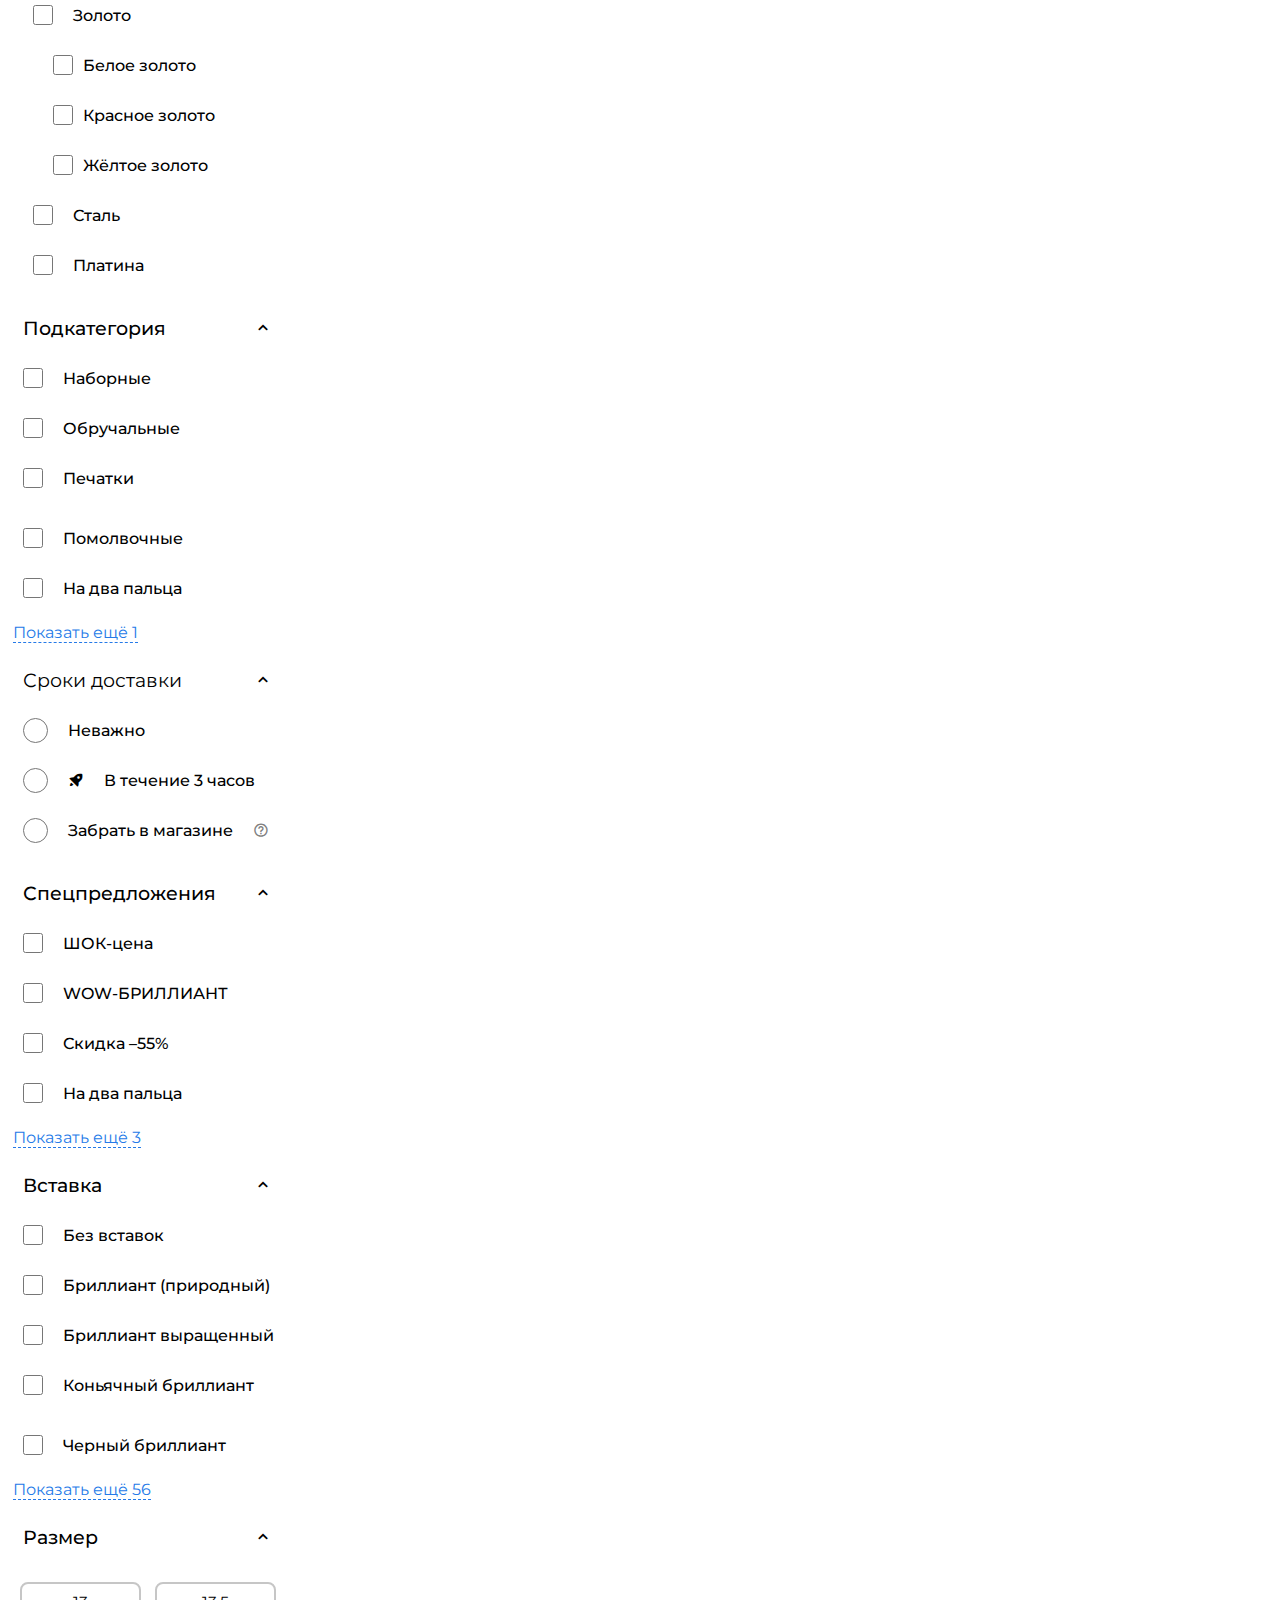
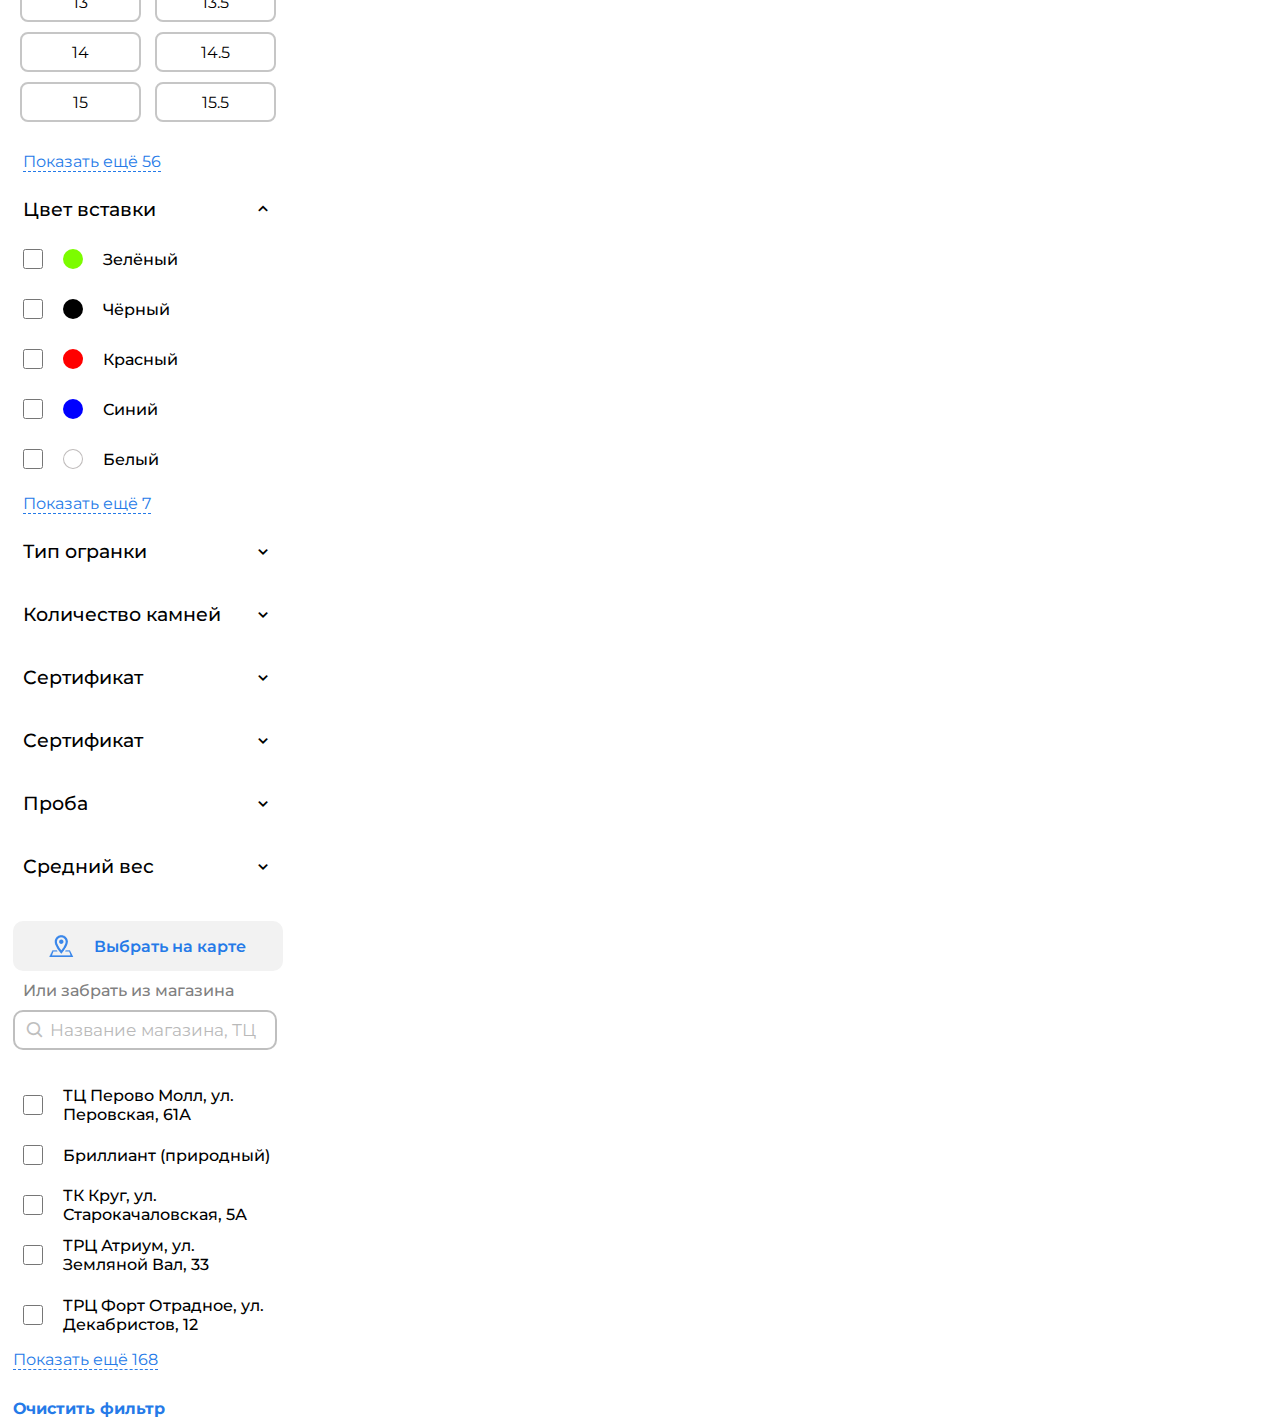
==== commit 03a56f4c: "232" ====
--- a/pages/index.html
+++ b/pages/index.html
@@ -7,7 +7,7 @@
     <title>Document</title>
     <link href='https://unpkg.com/boxicons@2.1.4/css/boxicons.min.css' rel='stylesheet'>
     <link rel="stylesheet" href="style.css">
-
+    <link rel="stylesheet" href="https://cdn.jsdelivr.net/npm/swiper@11/swiper-bundle.min.css" />
 </head>
 
 <body>
@@ -502,512 +502,157 @@
             </div>
 
 
-            <main class="main_card">
-                <div class="cards">
-                    <div class="card">
-                        <img src="../image/Rectangle 4 (1).png" alt="">
-                        <div class="star1"><i class='bx bxs-star'></i><i class='bx bxs-star'></i><i
-                                class='bx bxs-star'></i><i class='bx bxs-star'></i><i class='bx bxs-star'></i></div>
-                        <h4 class="pod">Кольцо 5-6885-103И2-1К Au 585</h4>
-                        <div class="dostup">
-                            <div class="circle"></div>
-                            <h3>Достаточно</h3>
-                        </div>
-                        <div class="price">108 590 ₽
-                        </div>
-                        <div class="del_price">
-                            <del>108 590 ₽
-                            </del>
-                            <span>-60%</span>
-                        </div>
-                        <button>Подробнее</button>
-                    </div>
-                    <div class="card">
-                        <img src="../image/Rectangle 4 (1).png" alt="">
-                        <div class="star1"><i class='bx bxs-star'></i><i class='bx bxs-star'></i><i
-                                class='bx bxs-star'></i><i class='bx bxs-star'></i><i class='bx bxs-star'></i></div>
-                        <h4 class="pod">Кольцо 5-6885-103И2-1К Au 585</h4>
-                        <div class="dostup">
-                            <div class="circle"></div>
-                            <h3>Достаточно</h3>
-                        </div>
-                        <div class="price">108 590 ₽
-                        </div>
-                        <div class="del_price">
-                            <del>108 590 ₽
-                            </del>
-                            <span>-60%</span>
-                        </div>
-                        <button>Подробнее</button>
-                    </div>
-                    <div class="card">
-                        <img src="../image/Rectangle 4 (1).png" alt="">
-                        <div class="star1"><i class='bx bxs-star'></i><i class='bx bxs-star'></i><i
-                                class='bx bxs-star'></i><i class='bx bxs-star'></i><i class='bx bxs-star'></i></div>
-                        <h4 class="pod">Кольцо 5-6885-103И2-1К Au 585</h4>
-                        <div class="dostup">
-                            <div class="circle"></div>
-                            <h3>Достаточно</h3>
-                        </div>
-                        <div class="price">108 590 ₽
-                        </div>
-                        <div class="del_price">
-                            <del>108 590 ₽
-                            </del>
-                            <span>-60%</span>
-                        </div>
-                        <button>Подробнее</button>
-                    </div>
-                    <div class="card">
-                        <img src="../image/Rectangle 4 (1).png" alt="">
-                        <div class="star1"><i class='bx bxs-star'></i><i class='bx bxs-star'></i><i
-                                class='bx bxs-star'></i><i class='bx bxs-star'></i><i class='bx bxs-star'></i></div>
-                        <h4 class="pod"> Кольцо 5-6885-103И2-1К Au 585</h4>
-                        <div class="dostup">
-                            <div class="circle"></div>
-                            <h3>Достаточно</h3>
-                        </div>
-                        <div class="price">108 590 ₽
-                        </div>
-                        <div class="del_price">
-                            <del>108 590 ₽
-                            </del>
-                            <span>-60%</span>
-                        </div>
-                        <button>Подробнее</button>
-                    </div>
-                    <div class="card">
-                        <img src="../image/Rectangle 4 (1).png" alt="">
-                        <div class="star1"><i class='bx bxs-star'></i><i class='bx bxs-star'></i><i
-                                class='bx bxs-star'></i><i class='bx bxs-star'></i><i class='bx bxs-star'></i></div>
-                        <h4 class="pod">Кольцо 5-6885-103И2-1К Au 585</h4>
-                        <div class="dostup">
-                            <div class="circle"></div>
-                            <h3>Достаточно</h3>
-                        </div>
-                        <div class="price">108 590 ₽
-                        </div>
-                        <div class="del_price">
-                            <del>108 590 ₽
-                            </del>
-                            <span>-60%</span>
-                        </div>
-                        <button>Подробнее</button>
-                    </div>
-                    <div class="card">
-                        <img src="../image/Rectangle 4 (1).png" alt="">
-                        <div class="star1"><i class='bx bxs-star'></i><i class='bx bxs-star'></i><i
-                                class='bx bxs-star'></i><i class='bx bxs-star'></i><i class='bx bxs-star'></i></div>
-                        <h4 class="pod">Кольцо 5-6885-103И2-1К Au 585</h4>
-                        <div class="dostup">
-                            <div class="circle"></div>
-                            <h3>Достаточно</h3>
-                        </div>
-                        <div class="price">108 590 ₽
-                        </div>
-                        <div class="del_price">
-                            <del>108 590 ₽
-                            </del>
-                            <span>-60%</span>
-                        </div>
-                        <button>Подробнее</button>
-                    </div>
-                    <div class="card">
-                        <img src="../image/Rectangle 4 (1).png" alt="">
-                        <div class="star1"><i class='bx bxs-star'></i><i class='bx bxs-star'></i><i
-                                class='bx bxs-star'></i><i class='bx bxs-star'></i><i class='bx bxs-star'></i></div>
-                        <h4 class="pod">Кольцо 5-6885-103И2-1К Au 585</h4>
-                        <div class="dostup">
-                            <div class="circle"></div>
-                            <h3>Достаточно</h3>
-                        </div>
-                        <div class="price">108 590 ₽
-                        </div>
-                        <div class="del_price">
-                            <del>108 590 ₽
-                            </del>
-                            <span>-60%</span>
-                        </div>
-                        <button>Подробнее</button>
-                    </div>
-                    <div class="card">
-                        <img src="../image/Rectangle 4 (1).png" alt="">
-                        <div class="star1"><i class='bx bxs-star'></i><i class='bx bxs-star'></i><i
-                                class='bx bxs-star'></i><i class='bx bxs-star'></i><i class='bx bxs-star'></i></div>
-                        <h4 class="pod"> Кольцо 5-6885-103И2-1К Au 585</h4>
-                        <div class="dostup">
-                            <div class="circle"></div>
-                            <h3>Достаточно</h3>
-                        </div>
-                        <div class="price">108 590 ₽
-                        </div>
-                        <div class="del_price">
-                            <del>108 590 ₽
-                            </del>
-                            <span>-60%</span>
-                        </div>
-                        <button>Подробнее</button>
-                    </div>
-                </div>
-
-                <div class="hand">
-                    <div class="link">
-                        <h1>Скупка и обмен <br> золото</h1>
-                        <div class="href">
-                            <span>Смотрет</span><i style="font-size: 24px;position: relative;top: 1px;"
-                                class='bx bxs-chevron-right'></i>
-                        </div>
-                    </div>
-                </div>
-
-
-                <div class="cards">
-                    <div class="card">
-                        <img src="../image/Rectangle 4 (1).png" alt="">
-                        <div class="star1"><i class='bx bxs-star'></i><i class='bx bxs-star'></i><i
-                                class='bx bxs-star'></i><i class='bx bxs-star'></i><i class='bx bxs-star'></i></div>
-                        <h4 class="pod">Кольцо 5-6885-103И2-1К Au 585</h4>
-                        <div class="dostup">
-                            <div class="circle"></div>
-                            <h3>Достаточно</h3>
-                        </div>
-                        <div class="price">108 590 ₽
-                        </div>
-                        <div class="del_price">
-                            <del>108 590 ₽
-                            </del>
-                            <span>-60%</span>
-                        </div>
-                        <button>Подробнее</button>
-                    </div>
-                    <div class="card">
-                        <img src="../image/Rectangle 4 (1).png" alt="">
-                        <div class="star1"><i class='bx bxs-star'></i><i class='bx bxs-star'></i><i
-                                class='bx bxs-star'></i><i class='bx bxs-star'></i><i class='bx bxs-star'></i></div>
-                        <h4 class="pod">Кольцо 5-6885-103И2-1К Au 585</h4>
-                        <div class="dostup">
-                            <div class="circle"></div>
-                            <h3>Достаточно</h3>
-                        </div>
-                        <div class="price">108 590 ₽
-                        </div>
-                        <div class="del_price">
-                            <del>108 590 ₽
-                            </del>
-                            <span>-60%</span>
-                        </div>
-                        <button>Подробнее</button>
-                    </div>
-                    <div class="card">
-                        <img src="../image/Rectangle 4 (1).png" alt="">
-                        <div class="star1"><i class='bx bxs-star'></i><i class='bx bxs-star'></i><i
-                                class='bx bxs-star'></i><i class='bx bxs-star'></i><i class='bx bxs-star'></i></div>
-                        <h4 class="pod">Кольцо 5-6885-103И2-1К Au 585</h4>
-                        <div class="dostup">
-                            <div class="circle"></div>
-                            <h3>Достаточно</h3>
-                        </div>
-                        <div class="price">108 590 ₽
-                        </div>
-                        <div class="del_price">
-                            <del>108 590 ₽
-                            </del>
-                            <span>-60%</span>
-                        </div>
-                        <button>Подробнее</button>
-                    </div>
-                    <div class="card">
-                        <img src="../image/Rectangle 4 (1).png" alt="">
-                        <div class="star1"><i class='bx bxs-star'></i><i class='bx bxs-star'></i><i
-                                class='bx bxs-star'></i><i class='bx bxs-star'></i><i class='bx bxs-star'></i></div>
-                        <h4 class="pod"> Кольцо 5-6885-103И2-1К Au 585</h4>
-                        <div class="dostup">
-                            <div class="circle"></div>
-                            <h3>Достаточно</h3>
-                        </div>
-                        <div class="price">108 590 ₽
-                        </div>
-                        <div class="del_price">
-                            <del>108 590 ₽
-                            </del>
-                            <span>-60%</span>
-                        </div>
-                        <button>Подробнее</button>
-                    </div>
-                    <div class="card">
-                        <img src="../image/Rectangle 4 (1).png" alt="">
-                        <div class="star1"><i class='bx bxs-star'></i><i class='bx bxs-star'></i><i
-                                class='bx bxs-star'></i><i class='bx bxs-star'></i><i class='bx bxs-star'></i></div>
-                        <h4 class="pod">Кольцо 5-6885-103И2-1К Au 585</h4>
-                        <div class="dostup">
-                            <div class="circle"></div>
-                            <h3>Достаточно</h3>
-                        </div>
-                        <div class="price">108 590 ₽
-                        </div>
-                        <div class="del_price">
-                            <del>108 590 ₽
-                            </del>
-                            <span>-60%</span>
-                        </div>
-                        <button>Подробнее</button>
-                    </div>
-                    <div class="card">
-                        <img src="../image/Rectangle 4 (1).png" alt="">
-                        <div class="star1"><i class='bx bxs-star'></i><i class='bx bxs-star'></i><i
-                                class='bx bxs-star'></i><i class='bx bxs-star'></i><i class='bx bxs-star'></i></div>
-                        <h4 class="pod">Кольцо 5-6885-103И2-1К Au 585</h4>
-                        <div class="dostup">
-                            <div class="circle"></div>
-                            <h3>Достаточно</h3>
-                        </div>
-                        <div class="price">108 590 ₽
-                        </div>
-                        <div class="del_price">
-                            <del>108 590 ₽
-                            </del>
-                            <span>-60%</span>
-                        </div>
-                        <button>Подробнее</button>
-                    </div>
-                    <div class="card">
-                        <img src="../image/Rectangle 4 (1).png" alt="">
-                        <div class="star1"><i class='bx bxs-star'></i><i class='bx bxs-star'></i><i
-                                class='bx bxs-star'></i><i class='bx bxs-star'></i><i class='bx bxs-star'></i></div>
-                        <h4 class="pod">Кольцо 5-6885-103И2-1К Au 585</h4>
-                        <div class="dostup">
-                            <div class="circle"></div>
-                            <h3>Достаточно</h3>
-                        </div>
-                        <div class="price">108 590 ₽
-                        </div>
-                        <div class="del_price">
-                            <del>108 590 ₽
-                            </del>
-                            <span>-60%</span>
-                        </div>
-                        <button>Подробнее</button>
-                    </div>
-                    <div class="card">
-                        <img src="../image/Rectangle 4 (1).png" alt="">
-                        <div class="star1"><i class='bx bxs-star'></i><i class='bx bxs-star'></i><i
-                                class='bx bxs-star'></i><i class='bx bxs-star'></i><i class='bx bxs-star'></i></div>
-                        <h4 class="pod"> Кольцо 5-6885-103И2-1К Au 585</h4>
-                        <div class="dostup">
-                            <div class="circle"></div>
-                            <h3>Достаточно</h3>
-                        </div>
-                        <div class="price">108 590 ₽
-                        </div>
-                        <div class="del_price">
-                            <del>108 590 ₽
-                            </del>
-                            <span>-60%</span>
-                        </div>
-                        <button>Подробнее</button>
-                    </div>
-                </div>
-                <div class="hand">
-                    <div class="link">
-                        <h1>Скупка и обмен <br> золото</h1>
-                        <div class="href">
-                            <span>Смотрет</span><i style="font-size: 24px;position: relative;top: 1px;"
-                                class='bx bxs-chevron-right'></i>
-                        </div>
-                    </div>
-                </div>
-                <div class="cards">
-                    <div class="card">
-                        <img src="../image/Rectangle 4 (1).png" alt="">
-                        <div class="star1"><i class='bx bxs-star'></i><i class='bx bxs-star'></i><i
-                                class='bx bxs-star'></i><i class='bx bxs-star'></i><i class='bx bxs-star'></i></div>
-                        <h4 class="pod">Кольцо 5-6885-103И2-1К Au 585</h4>
-                        <div class="dostup">
-                            <div class="circle"></div>
-                            <h3>Достаточно</h3>
-                        </div>
-                        <div class="price">108 590 ₽
-                        </div>
-                        <div class="del_price">
-                            <del>108 590 ₽
-                            </del>
-                            <span>-60%</span>
-                        </div>
-                        <button>Подробнее</button>
-                    </div>
-                    <div class="card">
-                        <img src="../image/Rectangle 4 (1).png" alt="">
-                        <div class="star1"><i class='bx bxs-star'></i><i class='bx bxs-star'></i><i
-                                class='bx bxs-star'></i><i class='bx bxs-star'></i><i class='bx bxs-star'></i></div>
-                        <h4 class="pod">Кольцо 5-6885-103И2-1К Au 585</h4>
-                        <div class="dostup">
-                            <div class="circle"></div>
-                            <h3>Достаточно</h3>
-                        </div>
-                        <div class="price">108 590 ₽
-                        </div>
-                        <div class="del_price">
-                            <del>108 590 ₽
-                            </del>
-                            <span>-60%</span>
-                        </div>
-                        <button>Подробнее</button>
-                    </div>
-                    <div class="card">
-                        <img src="../image/Rectangle 4 (1).png" alt="">
-                        <div class="star1"><i class='bx bxs-star'></i><i class='bx bxs-star'></i><i
-                                class='bx bxs-star'></i><i class='bx bxs-star'></i><i class='bx bxs-star'></i></div>
-                        <h4 class="pod">Кольцо 5-6885-103И2-1К Au 585</h4>
-                        <div class="dostup">
-                            <div class="circle"></div>
-                            <h3>Достаточно</h3>
-                        </div>
-                        <div class="price">108 590 ₽
-                        </div>
-                        <div class="del_price">
-                            <del>108 590 ₽
-                            </del>
-                            <span>-60%</span>
-                        </div>
-                        <button>Подробнее</button>
-                    </div>
-                    <div class="card">
-                        <img src="../image/Rectangle 4 (1).png" alt="">
-                        <div class="star1"><i class='bx bxs-star'></i><i class='bx bxs-star'></i><i
-                                class='bx bxs-star'></i><i class='bx bxs-star'></i><i class='bx bxs-star'></i></div>
-                        <h4 class="pod"> Кольцо 5-6885-103И2-1К Au 585</h4>
-                        <div class="dostup">
-                            <div class="circle"></div>
-                            <h3>Достаточно</h3>
-                        </div>
-                        <div class="price">108 590 ₽
-                        </div>
-                        <div class="del_price">
-                            <del>108 590 ₽
-                            </del>
-                            <span>-60%</span>
-                        </div>
-                        <button>Подробнее</button>
-                    </div>
-                    <div class="card">
-                        <img src="../image/Rectangle 4 (1).png" alt="">
-                        <div class="star1"><i class='bx bxs-star'></i><i class='bx bxs-star'></i><i
-                                class='bx bxs-star'></i><i class='bx bxs-star'></i><i class='bx bxs-star'></i></div>
-                        <h4 class="pod">Кольцо 5-6885-103И2-1К Au 585</h4>
-                        <div class="dostup">
-                            <div class="circle"></div>
-                            <h3>Достаточно</h3>
-                        </div>
-                        <div class="price">108 590 ₽
-                        </div>
-                        <div class="del_price">
-                            <del>108 590 ₽
-                            </del>
-                            <span>-60%</span>
-                        </div>
-                        <button>Подробнее</button>
-                    </div>
-                    <div class="card">
-                        <img src="../image/Rectangle 4 (1).png" alt="">
-                        <div class="star1"><i class='bx bxs-star'></i><i class='bx bxs-star'></i><i
-                                class='bx bxs-star'></i><i class='bx bxs-star'></i><i class='bx bxs-star'></i></div>
-                        <h4 class="pod">Кольцо 5-6885-103И2-1К Au 585</h4>
-                        <div class="dostup">
-                            <div class="circle"></div>
-                            <h3>Достаточно</h3>
-                        </div>
-                        <div class="price">108 590 ₽
-                        </div>
-                        <div class="del_price">
-                            <del>108 590 ₽
-                            </del>
-                            <span>-60%</span>
-                        </div>
-                        <button>Подробнее</button>
-                    </div>
-                    <div class="card">
-                        <img src="../image/Rectangle 4 (1).png" alt="">
-                        <div class="star1"><i class='bx bxs-star'></i><i class='bx bxs-star'></i><i
-                                class='bx bxs-star'></i><i class='bx bxs-star'></i><i class='bx bxs-star'></i></div>
-                        <h4 class="pod">Кольцо 5-6885-103И2-1К Au 585</h4>
-                        <div class="dostup">
-                            <div class="circle"></div>
-                            <h3>Достаточно</h3>
-                        </div>
-                        <div class="price">108 590 ₽
-                        </div>
-                        <div class="del_price">
-                            <del>108 590 ₽
-                            </del>
-                            <span>-60%</span>
-                        </div>
-                        <button>Подробнее</button>
-                    </div>
-                    <div class="card">
-                        <img src="../image/Rectangle 4 (1).png" alt="">
-                        <div class="star1"><i class='bx bxs-star'></i><i class='bx bxs-star'></i><i
-                                class='bx bxs-star'></i><i class='bx bxs-star'></i><i class='bx bxs-star'></i></div>
-                        <h4 class="pod"> Кольцо 5-6885-103И2-1К Au 585</h4>
-                        <div class="dostup">
-                            <div class="circle"></div>
-                            <h3>Достаточно</h3>
-                        </div>
-                        <div class="price">108 590 ₽
-                        </div>
-                        <div class="del_price">
-                            <del>108 590 ₽
-                            </del>
-                            <span>-60%</span>
-                        </div>
-                        <button>Подробнее</button>
-                    </div>
-                </div>
-                <!-- <div class="balloon">
-                    <div class="text_bal">
-                        <h1>Дарите выбор!</h1>
-                        <p>Исполняйте мечты с подарочными сертификатами Алмаз! Теперь угадать с подарком ещё проще. Обладатель сертификата сможет самостоятельно выбрать украшения, идеально подходящие по размеру и дизайну.</p>
-                        <div class="href1">
-                            <span>Смотрет</span><i class='bx bxs-chevron-right'></i>
-                        </div>
-                    </div>
-                    <img src="../image/8085342 1.png" alt="">
-                  </div> -->
-                  <div class="inpw">
-                    <span>Показать еще 72 товара</span>
-                  </div>
-                  <div class="page_12">
-                    <div class="num1">
-                        <i class='bx bx-chevron-left' ></i>
-                    </div>
-                    <div class="num">
-                        <span>1</span>
-                    </div>
-                    <div class="num">
-                        <span>2</span>
-                    </div>
-                    <div class="num">
-                        <span>3</span>
-                        
-                    </div>
-                    <div class="num">
-                        <span>4</span>
-                    </div>
-                    <div class="num">
-                        <span>5</span>
-                    </div>
-                    <div class="num">
-                        <span>...</span>
-                    </div>
-                    <div class="num">
-                        <span>145</span>
-                    </div>
-                    <div class="num1"><i class='bx bx-chevron-right' ></i></div>
-                  </div>
-
-                </main>
-
-        </div>
+          
+  <main class="main_card">
+    <div class="cards">
+      <div class="card">
+        <div class="card_img">
+          <div class="novinki">
+            <h1 class="one1">Новинка</h1>
+            <h1 class="two2">🌷 SALE</h1>
+          </div>
+          <div class="dinmic"><img src="./image/Group 5.png" alt=""></div>
+          <div class="swiper mySwiper">
+            <div class="swiper-wrapper">
+              <div class="swiper-slide"><img src="../image/Rectangle 4 (1).png" alt=""></div>
+               <div class="swiper-slide"><img src="../image/Rectangle 4 (1).png" alt=""></div>
+              <div class="swiper-slide"><img src="../image/Rectangle 4 (1).png" alt=""></div>
+               <div class="swiper-slide"><img src="../image/Rectangle 4 (1).png" alt=""></div>
+            </div>
+            <div class="swiper-pagination"></div>
+          </div>
+        </div>
+        <div class="star1"><i class='bx bxs-star'></i><i class='bx bxs-star'></i><i class='bx bxs-star'></i><i
+            class='bx bxs-star'></i><i class='bx bxs-star'></i></div>
+        <h4>Кольцо 5-6885-103И2-1К Au 585</h4>
+        <div class="dostup">
+          <div class="circle"></div>
+          <h3>Достаточно</h3>
+        </div>
+        <div class="price">108 590 ₽
+        </div>
+        <div class="del_price">
+          <del>108 590 ₽
+          </del>
+          <span>-60%</span>
+        </div>
+        <button>Подробнее</button>
+      </div>
+      <div class="card">
+        <div class="card_img">
+          <div class="novinki">
+            <h1 class="one1">Новинка</h1>
+            <h1 class="two2">🌷 SALE</h1>
+          </div>
+          <div class="dinmic"><img src="./image/Group 5.png" alt=""></div>
+          <div class="swiper mySwiper">
+            <div class="swiper-wrapper">
+              <div class="swiper-slide"><img src="../image/Rectangle 4 (1).png" alt=""></div>
+               <div class="swiper-slide"><img src="../image/Rectangle 4 (1).png" alt=""></div>
+              <div class="swiper-slide"><img src="../image/Rectangle 4 (1).png" alt=""></div>
+               <div class="swiper-slide"><img src="../image/Rectangle 4 (1).png" alt=""></div>
+            </div>
+            <div class="swiper-pagination"></div>
+          </div>
+        </div>
+        <div class="star1"><i class='bx bxs-star'></i><i class='bx bxs-star'></i><i class='bx bxs-star'></i><i
+            class='bx bxs-star'></i><i class='bx bxs-star'></i></div>
+        <h4>Кольцо 5-6885-103И2-1К Au 585</h4>
+        <div class="dostup">
+          <div class="circle"></div>
+          <h3>Достаточно</h3>
+        </div>
+        <div class="price">108 590 ₽
+        </div>
+        <div class="del_price">
+          <del>108 590 ₽
+          </del>
+          <span>-60%</span>
+        </div>
+        <button>Подробнее</button>
+      </div>
+      <div class="card">
+        <div class="card_img">
+          <div class="novinki">
+            <h1 class="one1">Новинка</h1>
+            <h1 class="two2">🌷 SALE</h1>
+          </div>
+          <div class="dinmic"><img src="./image/Group 5.png" alt=""></div>
+          <div class="swiper mySwiper">
+            <div class="swiper-wrapper">
+              <div class="swiper-slide"><img src="../image/Rectangle 4 (1).png" alt=""></div>
+               <div class="swiper-slide"><img src="../image/Rectangle 4 (1).png" alt=""></div>
+              <div class="swiper-slide"><img src="../image/Rectangle 4 (1).png" alt=""></div>
+               <div class="swiper-slide"><img src="../image/Rectangle 4 (1).png" alt=""></div>
+            </div>
+            <div class="swiper-pagination"></div>
+          </div>
+        </div>
+        <div class="star1"><i class='bx bxs-star'></i><i class='bx bxs-star'></i><i class='bx bxs-star'></i><i
+            class='bx bxs-star'></i><i class='bx bxs-star'></i></div>
+        <h4>Кольцо 5-6885-103И2-1К Au 585</h4>
+        <div class="dostup">
+          <div class="circle"></div>
+          <h3>Достаточно</h3>
+        </div>
+        <div class="price">108 590 ₽
+        </div>
+        <div class="del_price">
+          <del>108 590 ₽
+          </del>
+          <span>-60%</span>
+        </div>
+        <button>Подробнее</button>
+      </div>
+      <div class="card">
+        <div class="card_img">
+          <div class="novinki">
+            <h1 class="one1">Новинка</h1>
+            <h1 class="two2">🌷 SALE</h1>
+          </div>
+          <div class="dinmic"><img src="./image/Group 5.png" alt=""></div>
+      <div class="swiper mySwiper">
+                              <div class="swiper-wrapper">
+                                <div class="swiper-slide"><img src="../image/Rectangle 4 (1).png" alt=""></div>
+                                 <div class="swiper-slide"><img src="../image/Rectangle 4 (1).png" alt=""></div>
+                                <div class="swiper-slide"><img src="../image/Rectangle 4 (1).png" alt=""></div>
+                                 <div class="swiper-slide"><img src="../image/Rectangle 4 (1).png" alt=""></div>
+                              </div>
+                              <div class="swiper-pagination"></div>
+      </div></div>
+        <div class="star1"><i class='bx bxs-star'></i><i class='bx bxs-star'></i><i class='bx bxs-star'></i><i
+            class='bx bxs-star'></i><i class='bx bxs-star'></i></div>
+        <h4>Кольцо 5-6885-103И2-1К Au 585</h4>
+        <div class="dostup">
+          <div class="circle"></div>
+          <h3>Достаточно</h3>
+        </div>
+        <div class="price">108 590 ₽
+        </div>
+        <div class="del_price">
+          <del>108 590 ₽
+          </del>
+          <span>-60%</span>
+        </div>
+        <button>Подробнее</button>
+      </div>
     </div>
+  </main>
+
+
+        </div>
+    </div>
+
+
+    <script src="https://cdn.jsdelivr.net/npm/swiper@11/swiper-bundle.min.js"></script>
+
+  <!-- Initialize Swiper -->
+  <script>
+    var swiper = new Swiper(".mySwiper", {
+      pagination: {
+        el: ".swiper-pagination",
+      },
+    });
+  </script>
 </body>
-
 </html>--- a/pages/style.css
+++ b/pages/style.css
@@ -555,129 +555,6 @@
     font-weight: 600;
 }
 
-
-.main_card{
-    max-width: 1200px;
-    min-height: 800px;
-}
-.main_card .cards{
-    display: grid;
-    grid-template-columns: 1fr 1fr 1fr 1fr;
-    gap: 10px;
-}
-.card{
-    margin: auto;
-    width: 98%;
-}
-
-.main_card  .swiper {
-    /* width: 100%; */
-    /* height: 100%; */
-    background-color: green;
-  }
-  .main_card  .swiper img{
-    width: 100%;
-  }
-  .main_card  .swiper-slide {
-    text-align: center;
-    font-size: 18px;
-    background: #fff;
-    display: flex;
-    justify-content: center;
-    align-items: center;
-  }
-
-  .main_card  .swiper-slide img {
-    display: block;
-    width: 100%;
-    height: 100%;
-    object-fit: cover;
-  }
-  .main_card .cards .card .bxs-star{
-    color: #D4D4D4;
-
-  } 
-  .main_card .cards .card h4{
-    font-family: "Montserrat", sans-serif;
-font-size: 14px;
-font-weight: 400;
-line-height: 17.07px;
-text-align: left;
-color: #363636;
-
-  }
-
-  .main_card .cards .card .dostup{
-    display: flex;
-    align-items: center;
-    gap: 10px;
-  }
-  .main_card .cards .card .circle{
-    background: #5FCC77;
-width: 11px;
-height: 11px;
-border-radius: 50%;
-  }
-  .main_card .cards .card .dostup h3{
-    font-family: "Montserrat", sans-serif;
-    font-size: 14px;
-    font-weight: 400;
-    line-height: 17.07px;
-    text-align: left;
-color: #5FCC77;    
-
-  }
-  .main_card .cards .card img{
-width: 100%;
-  }
-  .main_card .cards .card .price{
-    text-align: center;
-    font-family: "Montserrat", sans-serif;
-font-size: 24px;
-font-weight: 400;
-line-height: 29.26px;
-
-  }
-  .main_card .cards .card .del_price{
-display: flex;
-gap: 10px;
-color: grey;
-align-items: center;
-justify-content: center;
-
-  }
-  .main_card .cards .card .del_price del{
-    font-family: "Montserrat", sans-serif;
-font-size: 16px;
-font-weight: 400;
-line-height: 19.5px;
-text-align: left;
-  }
-  .main_card .cards .card .del_price span{
-    font-family: "Montserrat", sans-serif;
-font-size: 16px;
-font-weight: 400;
-line-height: 19.5px;
-text-align: left;
-color: #EC5D5D;
-  }
-  .main_card .cards .card button{
-    width: 90%;
-    border: none;
-    margin-top: 20px;
-    height: 35px;background: #FFF957;
-    font-family: "Montserrat", sans-serif;
-    font-size: 12px;
-    font-weight: 400;
-    line-height: 14.63px;
-color: #242424;  
-display: none;  
-  }
-  @media (max-width:991px){
-    .main_card .cards .card button{
-        display: block;
-    }
-  }
 
 .loc2{
     background-color: #F2F2F2;
@@ -1303,4 +1180,188 @@
         max-width: 400px;
         margin: auto;
     }
-}+}
+.swiper-pagination-bullet-active{
+    border-radius: 0px !important;
+    transform: rotate(45deg) !important;
+    background: #242424 !important;
+
+  }
+
+
+
+  
+.main_card{
+    max-width: 1200px;
+}
+.main_card .cards{
+    display: grid;
+    grid-template-columns: 1fr 1fr 1fr 1fr;
+    gap: 10px;
+}
+.card{
+    margin: auto;
+    width: 98%;
+}
+.main_card .cards .card .card_img{
+    position: relative;
+    width: 100%;
+    margin-bottom: 10px;
+}
+.main_card .cards .card .card_img .novinki{
+position: absolute;
+top: 0px;
+right: 20px;
+display: flex;
+justify-content: end;
+z-index: 12;
+align-items: end;
+flex-direction: column;
+}
+.main_card .cards .card .card_img .novinki .one1{
+    width: 72px;
+    height: 20px;
+    gap: 0px;
+    border-radius: 2px 0px 0px 0px;   
+    background: #62C752;
+    font-family: "Jost", sans-serif;
+    font-size: 12px;
+    font-weight: 600;
+    line-height: 20px;
+    /* display: flex; */
+color: white;
+text-align: center;
+    
+}
+.main_card .cards .card .card_img .novinki .two2{
+    width: 55px;
+    height: 20px;   
+    background: #7751DA;
+    font-family: "Jost", sans-serif;
+    font-size: 12px;
+    font-weight: 600;
+    line-height: 20px;
+    text-align: left;
+    color: white;
+}
+.main_card .cards .card .card_img .dinmic{
+width: 32px ;
+height: 32px;
+display: flex;justify-content: center;
+align-items: center;
+border: 1px solid #D4D4D4;
+position: absolute;
+bottom:  20px;
+left: 0px;
+z-index: 123;
+}
+.main_card .cards .card .card_img .dinmic img{
+    width: 50%;
+}
+  .main_card  .swiper img{
+    width: 100%;
+  }
+  .main_card  .swiper-slide {
+    text-align: center;
+    font-size: 18px;
+    background: #fff;
+    display: flex;
+    justify-content: center;
+    align-items: center;
+  }
+
+  .main_card  .swiper-slide img {
+    display: block;
+    width: 100%;
+    height: 100%;
+    object-fit: cover;
+  }
+  .main_card .cards .card .bxs-star{
+    color: #D4D4D4;
+margin-bottom: 3px;
+  } 
+  
+  .main_card .cards .card h4{
+    font-family: "Montserrat", sans-serif;
+font-size: 14px;
+font-weight: 400;
+line-height: 17.07px;
+text-align: left;
+color: #363636;
+
+  }
+  .main_card .cards .card .mySwiper{
+    width: 300px;
+  }
+  .main_card .cards .card .dostup{
+    display: flex;
+    align-items: center;
+    gap: 10px;
+    margin-top: 5px;
+    margin-bottom: 5px;
+  }
+  .main_card .cards .card .circle{
+    background: #5FCC77;
+width: 11px;
+height: 11px;
+border-radius: 50%;
+  }
+  .main_card .cards .card .dostup h3{
+    font-family: "Montserrat", sans-serif;
+    font-size: 14px;
+    font-weight: 400;
+    line-height: 17.07px;
+    text-align: left;
+color: #5FCC77;    
+
+  }
+  .main_card .cards .card img{
+width: 100%;
+  }
+  .main_card .cards .card .price{
+    text-align: center;
+    font-family: "Montserrat", sans-serif;
+font-size: 24px;
+font-weight: 400;
+line-height: 29.26px;
+
+  }
+  .main_card .cards .card .del_price{
+display: flex;
+gap: 10px;
+align-items: center;
+justify-content: center;
+
+  }
+  .main_card .cards .card .del_price del{
+    font-family: "Montserrat", sans-serif;
+font-size: 16px;
+font-weight: 400;
+line-height: 19.5px;
+text-align: left;
+  }
+  .main_card .cards .card .del_price span{
+    font-family: "Montserrat", sans-serif;
+font-size: 16px;
+font-weight: 400;
+line-height: 19.5px;
+text-align: left;
+color: #EC5D5D;
+  }
+  .main_card .cards .card button{
+    width: 90%;
+    border: none;
+    margin-top: 20px;
+    height: 35px;background: #FFF957;
+    font-family: "Montserrat", sans-serif;
+    font-size: 12px;
+    font-weight: 400;
+    line-height: 14.63px;
+color: #242424;  
+display: none;  
+  }
+  @media (max-width:991px){
+    .main_card .cards .card button{
+        display: block;
+    }
+  }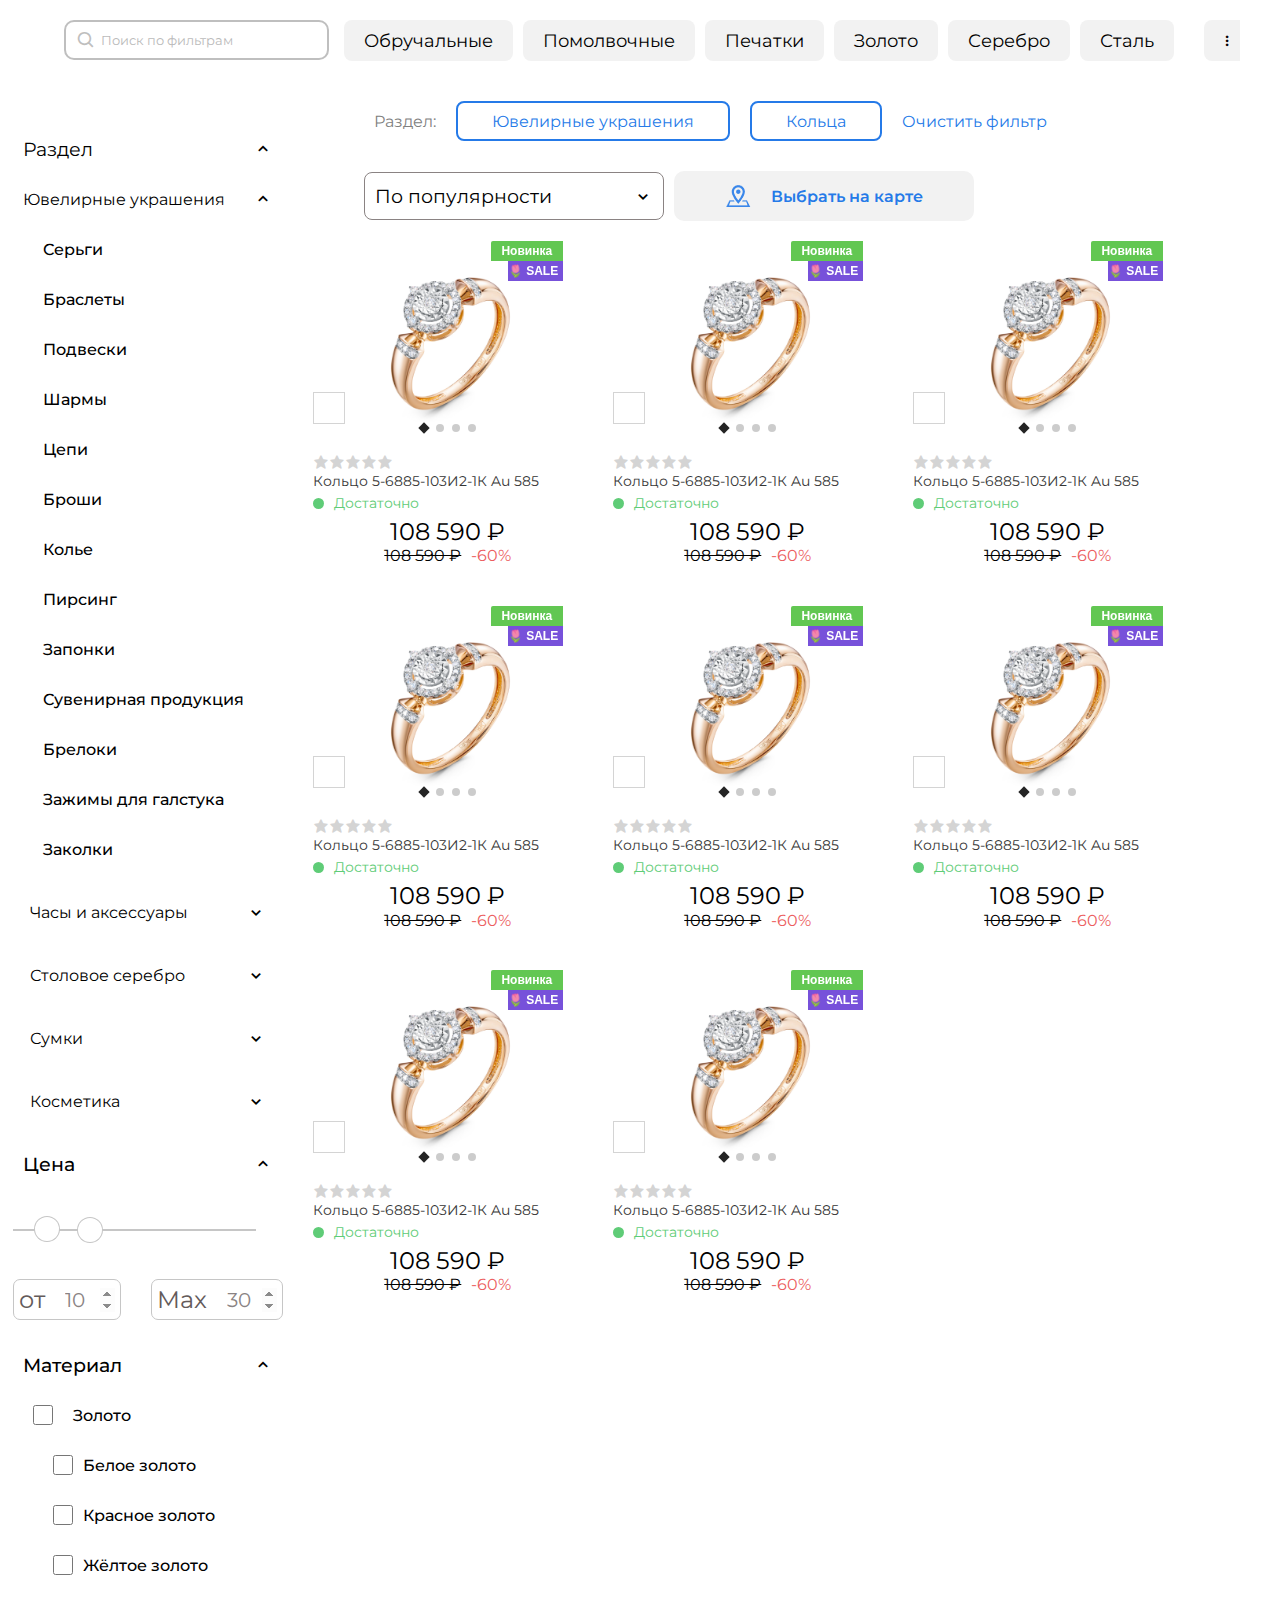
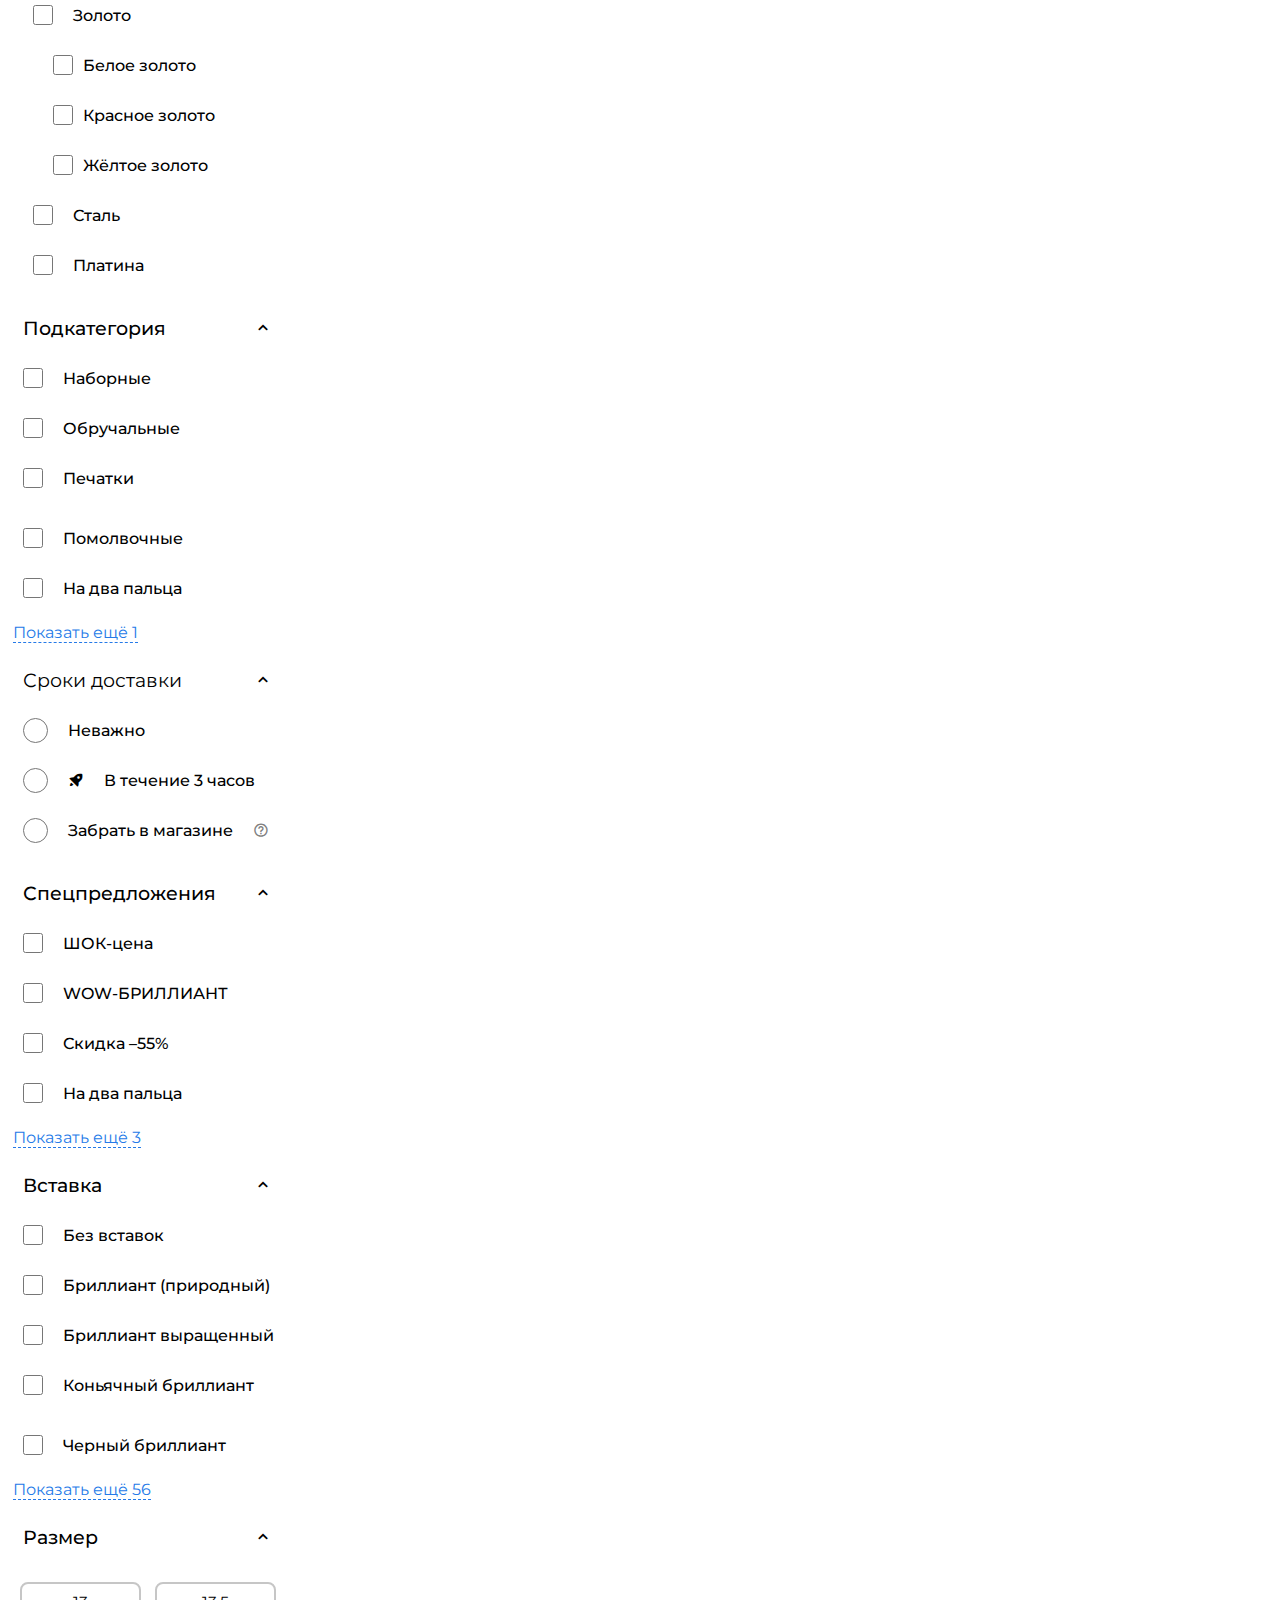
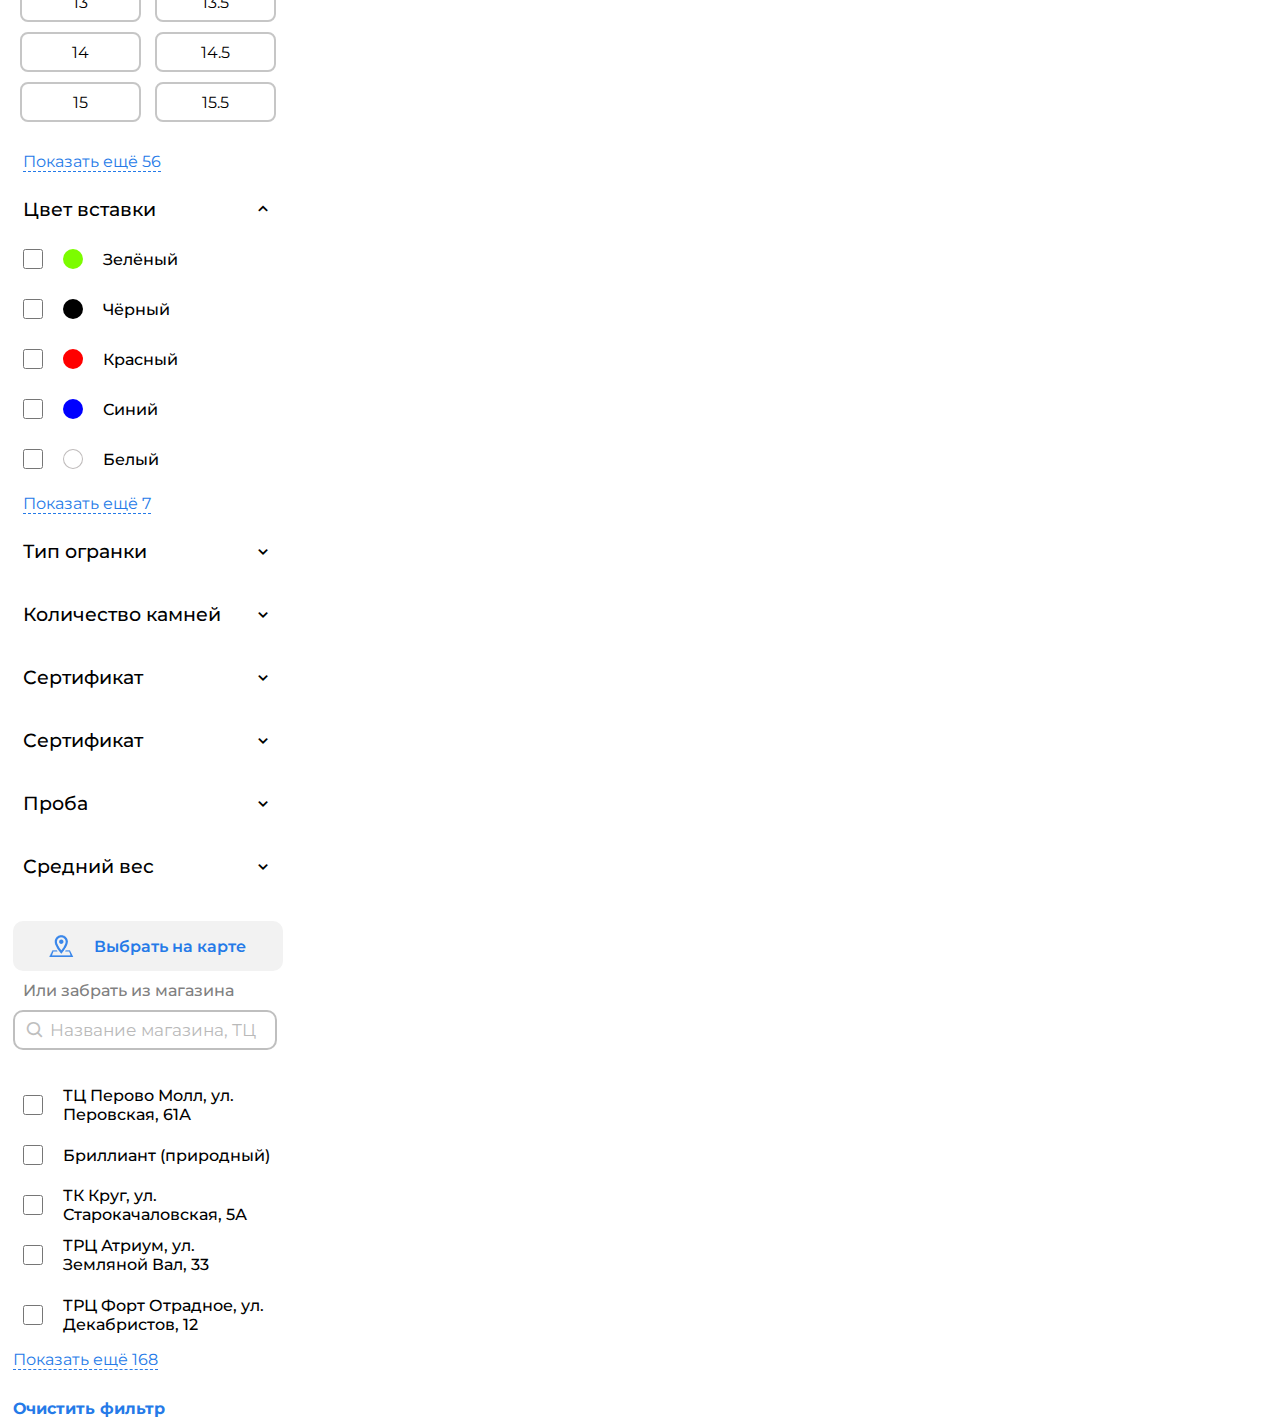
==== commit 04cfe5f5: "1232" ====
--- a/pages/index.html
+++ b/pages/index.html
@@ -502,142 +502,276 @@
             </div>
 
 
-          
-  <main class="main_card">
-    <div class="cards">
-      <div class="card">
-        <div class="card_img">
-          <div class="novinki">
-            <h1 class="one1">Новинка</h1>
-            <h1 class="two2">🌷 SALE</h1>
-          </div>
-          <div class="dinmic"><img src="./image/Group 5.png" alt=""></div>
-          <div class="swiper mySwiper">
-            <div class="swiper-wrapper">
-              <div class="swiper-slide"><img src="../image/Rectangle 4 (1).png" alt=""></div>
-               <div class="swiper-slide"><img src="../image/Rectangle 4 (1).png" alt=""></div>
-              <div class="swiper-slide"><img src="../image/Rectangle 4 (1).png" alt=""></div>
-               <div class="swiper-slide"><img src="../image/Rectangle 4 (1).png" alt=""></div>
-            </div>
-            <div class="swiper-pagination"></div>
-          </div>
-        </div>
-        <div class="star1"><i class='bx bxs-star'></i><i class='bx bxs-star'></i><i class='bx bxs-star'></i><i
-            class='bx bxs-star'></i><i class='bx bxs-star'></i></div>
-        <h4>Кольцо 5-6885-103И2-1К Au 585</h4>
-        <div class="dostup">
-          <div class="circle"></div>
-          <h3>Достаточно</h3>
-        </div>
-        <div class="price">108 590 ₽
-        </div>
-        <div class="del_price">
-          <del>108 590 ₽
-          </del>
-          <span>-60%</span>
-        </div>
-        <button>Подробнее</button>
-      </div>
-      <div class="card">
-        <div class="card_img">
-          <div class="novinki">
-            <h1 class="one1">Новинка</h1>
-            <h1 class="two2">🌷 SALE</h1>
-          </div>
-          <div class="dinmic"><img src="./image/Group 5.png" alt=""></div>
-          <div class="swiper mySwiper">
-            <div class="swiper-wrapper">
-              <div class="swiper-slide"><img src="../image/Rectangle 4 (1).png" alt=""></div>
-               <div class="swiper-slide"><img src="../image/Rectangle 4 (1).png" alt=""></div>
-              <div class="swiper-slide"><img src="../image/Rectangle 4 (1).png" alt=""></div>
-               <div class="swiper-slide"><img src="../image/Rectangle 4 (1).png" alt=""></div>
-            </div>
-            <div class="swiper-pagination"></div>
-          </div>
-        </div>
-        <div class="star1"><i class='bx bxs-star'></i><i class='bx bxs-star'></i><i class='bx bxs-star'></i><i
-            class='bx bxs-star'></i><i class='bx bxs-star'></i></div>
-        <h4>Кольцо 5-6885-103И2-1К Au 585</h4>
-        <div class="dostup">
-          <div class="circle"></div>
-          <h3>Достаточно</h3>
-        </div>
-        <div class="price">108 590 ₽
-        </div>
-        <div class="del_price">
-          <del>108 590 ₽
-          </del>
-          <span>-60%</span>
-        </div>
-        <button>Подробнее</button>
-      </div>
-      <div class="card">
-        <div class="card_img">
-          <div class="novinki">
-            <h1 class="one1">Новинка</h1>
-            <h1 class="two2">🌷 SALE</h1>
-          </div>
-          <div class="dinmic"><img src="./image/Group 5.png" alt=""></div>
-          <div class="swiper mySwiper">
-            <div class="swiper-wrapper">
-              <div class="swiper-slide"><img src="../image/Rectangle 4 (1).png" alt=""></div>
-               <div class="swiper-slide"><img src="../image/Rectangle 4 (1).png" alt=""></div>
-              <div class="swiper-slide"><img src="../image/Rectangle 4 (1).png" alt=""></div>
-               <div class="swiper-slide"><img src="../image/Rectangle 4 (1).png" alt=""></div>
-            </div>
-            <div class="swiper-pagination"></div>
-          </div>
-        </div>
-        <div class="star1"><i class='bx bxs-star'></i><i class='bx bxs-star'></i><i class='bx bxs-star'></i><i
-            class='bx bxs-star'></i><i class='bx bxs-star'></i></div>
-        <h4>Кольцо 5-6885-103И2-1К Au 585</h4>
-        <div class="dostup">
-          <div class="circle"></div>
-          <h3>Достаточно</h3>
-        </div>
-        <div class="price">108 590 ₽
-        </div>
-        <div class="del_price">
-          <del>108 590 ₽
-          </del>
-          <span>-60%</span>
-        </div>
-        <button>Подробнее</button>
-      </div>
-      <div class="card">
-        <div class="card_img">
-          <div class="novinki">
-            <h1 class="one1">Новинка</h1>
-            <h1 class="two2">🌷 SALE</h1>
-          </div>
-          <div class="dinmic"><img src="./image/Group 5.png" alt=""></div>
-      <div class="swiper mySwiper">
-                              <div class="swiper-wrapper">
-                                <div class="swiper-slide"><img src="../image/Rectangle 4 (1).png" alt=""></div>
-                                 <div class="swiper-slide"><img src="../image/Rectangle 4 (1).png" alt=""></div>
-                                <div class="swiper-slide"><img src="../image/Rectangle 4 (1).png" alt=""></div>
-                                 <div class="swiper-slide"><img src="../image/Rectangle 4 (1).png" alt=""></div>
-                              </div>
-                              <div class="swiper-pagination"></div>
-      </div></div>
-        <div class="star1"><i class='bx bxs-star'></i><i class='bx bxs-star'></i><i class='bx bxs-star'></i><i
-            class='bx bxs-star'></i><i class='bx bxs-star'></i></div>
-        <h4>Кольцо 5-6885-103И2-1К Au 585</h4>
-        <div class="dostup">
-          <div class="circle"></div>
-          <h3>Достаточно</h3>
-        </div>
-        <div class="price">108 590 ₽
-        </div>
-        <div class="del_price">
-          <del>108 590 ₽
-          </del>
-          <span>-60%</span>
-        </div>
-        <button>Подробнее</button>
-      </div>
-    </div>
-  </main>
+
+            <main class="main_card">
+                <div class="cards">
+                    <div class="card">
+                        <div class="card_img">
+                            <div class="novinki">
+                                <h1 class="one1">Новинка</h1>
+                                <h1 class="two2">🌷 SALE</h1>
+                            </div>
+                            <div class="dinmic"><img src="./image/Group 5.png" alt=""></div>
+                            <div class="swiper mySwiper">
+                                <div class="swiper-wrapper">
+                                    <div class="swiper-slide"><img src="../image/Rectangle 4 (1).png" alt=""></div>
+                                    <div class="swiper-slide"><img src="../image/Rectangle 4 (1).png" alt=""></div>
+                                    <div class="swiper-slide"><img src="../image/Rectangle 4 (1).png" alt=""></div>
+                                    <div class="swiper-slide"><img src="../image/Rectangle 4 (1).png" alt=""></div>
+                                </div>
+                                <div class="swiper-pagination"></div>
+                            </div>
+                        </div>
+                        <div class="star1"><i class='bx bxs-star'></i><i class='bx bxs-star'></i><i
+                                class='bx bxs-star'></i><i class='bx bxs-star'></i><i class='bx bxs-star'></i></div>
+                        <h4>Кольцо 5-6885-103И2-1К Au 585</h4>
+                        <div class="dostup">
+                            <div class="circle"></div>
+                            <h3>Достаточно</h3>
+                        </div>
+                        <div class="price">108 590 ₽
+                        </div>
+                        <div class="del_price">
+                            <del>108 590 ₽
+                            </del>
+                            <span>-60%</span>
+                        </div>
+                        <button>Подробнее</button>
+                    </div>
+                    <div class="card">
+                        <div class="card_img">
+                            <div class="novinki">
+                                <h1 class="one1">Новинка</h1>
+                                <h1 class="two2">🌷 SALE</h1>
+                            </div>
+                            <div class="dinmic"><img src="./image/Group 5.png" alt=""></div>
+                            <div class="swiper mySwiper">
+                                <div class="swiper-wrapper">
+                                    <div class="swiper-slide"><img src="../image/Rectangle 4 (1).png" alt=""></div>
+                                    <div class="swiper-slide"><img src="../image/Rectangle 4 (1).png" alt=""></div>
+                                    <div class="swiper-slide"><img src="../image/Rectangle 4 (1).png" alt=""></div>
+                                    <div class="swiper-slide"><img src="../image/Rectangle 4 (1).png" alt=""></div>
+                                </div>
+                                <div class="swiper-pagination"></div>
+                            </div>
+                        </div>
+                        <div class="star1"><i class='bx bxs-star'></i><i class='bx bxs-star'></i><i
+                                class='bx bxs-star'></i><i class='bx bxs-star'></i><i class='bx bxs-star'></i></div>
+                        <h4>Кольцо 5-6885-103И2-1К Au 585</h4>
+                        <div class="dostup">
+                            <div class="circle"></div>
+                            <h3>Достаточно</h3>
+                        </div>
+                        <div class="price">108 590 ₽
+                        </div>
+                        <div class="del_price">
+                            <del>108 590 ₽
+                            </del>
+                            <span>-60%</span>
+                        </div>
+                        <button>Подробнее</button>
+                    </div>
+                    <div class="card">
+                        <div class="card_img">
+                            <div class="novinki">
+                                <h1 class="one1">Новинка</h1>
+                                <h1 class="two2">🌷 SALE</h1>
+                            </div>
+                            <div class="dinmic"><img src="./image/Group 5.png" alt=""></div>
+                            <div class="swiper mySwiper">
+                                <div class="swiper-wrapper">
+                                    <div class="swiper-slide"><img src="../image/Rectangle 4 (1).png" alt=""></div>
+                                    <div class="swiper-slide"><img src="../image/Rectangle 4 (1).png" alt=""></div>
+                                    <div class="swiper-slide"><img src="../image/Rectangle 4 (1).png" alt=""></div>
+                                    <div class="swiper-slide"><img src="../image/Rectangle 4 (1).png" alt=""></div>
+                                </div>
+                                <div class="swiper-pagination"></div>
+                            </div>
+                        </div>
+                        <div class="star1"><i class='bx bxs-star'></i><i class='bx bxs-star'></i><i
+                                class='bx bxs-star'></i><i class='bx bxs-star'></i><i class='bx bxs-star'></i></div>
+                        <h4>Кольцо 5-6885-103И2-1К Au 585</h4>
+                        <div class="dostup">
+                            <div class="circle"></div>
+                            <h3>Достаточно</h3>
+                        </div>
+                        <div class="price">108 590 ₽
+                        </div>
+                        <div class="del_price">
+                            <del>108 590 ₽
+                            </del>
+                            <span>-60%</span>
+                        </div>
+                        <button>Подробнее</button>
+                    </div>
+                    <div class="card">
+                        <div class="card_img">
+                            <div class="novinki">
+                                <h1 class="one1">Новинка</h1>
+                                <h1 class="two2">🌷 SALE</h1>
+                            </div>
+                            <div class="dinmic"><img src="./image/Group 5.png" alt=""></div>
+                            <div class="swiper mySwiper">
+                                <div class="swiper-wrapper">
+                                    <div class="swiper-slide"><img src="../image/Rectangle 4 (1).png" alt=""></div>
+                                    <div class="swiper-slide"><img src="../image/Rectangle 4 (1).png" alt=""></div>
+                                    <div class="swiper-slide"><img src="../image/Rectangle 4 (1).png" alt=""></div>
+                                    <div class="swiper-slide"><img src="../image/Rectangle 4 (1).png" alt=""></div>
+                                </div>
+                                <div class="swiper-pagination"></div>
+                            </div>
+                        </div>
+                        <div class="star1"><i class='bx bxs-star'></i><i class='bx bxs-star'></i><i
+                                class='bx bxs-star'></i><i class='bx bxs-star'></i><i class='bx bxs-star'></i></div>
+                        <h4>Кольцо 5-6885-103И2-1К Au 585</h4>
+                        <div class="dostup">
+                            <div class="circle"></div>
+                            <h3>Достаточно</h3>
+                        </div>
+                        <div class="price">108 590 ₽
+                        </div>
+                        <div class="del_price">
+                            <del>108 590 ₽
+                            </del>
+                            <span>-60%</span>
+                        </div>
+                        <button>Подробнее</button>
+                    </div>
+                    <div class="card">
+                        <div class="card_img">
+                            <div class="novinki">
+                                <h1 class="one1">Новинка</h1>
+                                <h1 class="two2">🌷 SALE</h1>
+                            </div>
+                            <div class="dinmic"><img src="./image/Group 5.png" alt=""></div>
+                            <div class="swiper mySwiper">
+                                <div class="swiper-wrapper">
+                                    <div class="swiper-slide"><img src="../image/Rectangle 4 (1).png" alt=""></div>
+                                    <div class="swiper-slide"><img src="../image/Rectangle 4 (1).png" alt=""></div>
+                                    <div class="swiper-slide"><img src="../image/Rectangle 4 (1).png" alt=""></div>
+                                    <div class="swiper-slide"><img src="../image/Rectangle 4 (1).png" alt=""></div>
+                                </div>
+                                <div class="swiper-pagination"></div>
+                            </div>
+                        </div>
+                        <div class="star1"><i class='bx bxs-star'></i><i class='bx bxs-star'></i><i
+                                class='bx bxs-star'></i><i class='bx bxs-star'></i><i class='bx bxs-star'></i></div>
+                        <h4>Кольцо 5-6885-103И2-1К Au 585</h4>
+                        <div class="dostup">
+                            <div class="circle"></div>
+                            <h3>Достаточно</h3>
+                        </div>
+                        <div class="price">108 590 ₽
+                        </div>
+                        <div class="del_price">
+                            <del>108 590 ₽
+                            </del>
+                            <span>-60%</span>
+                        </div>
+                        <button>Подробнее</button>
+                    </div>
+                    <div class="card">
+                        <div class="card_img">
+                            <div class="novinki">
+                                <h1 class="one1">Новинка</h1>
+                                <h1 class="two2">🌷 SALE</h1>
+                            </div>
+                            <div class="dinmic"><img src="./image/Group 5.png" alt=""></div>
+                            <div class="swiper mySwiper">
+                                <div class="swiper-wrapper">
+                                    <div class="swiper-slide"><img src="../image/Rectangle 4 (1).png" alt=""></div>
+                                    <div class="swiper-slide"><img src="../image/Rectangle 4 (1).png" alt=""></div>
+                                    <div class="swiper-slide"><img src="../image/Rectangle 4 (1).png" alt=""></div>
+                                    <div class="swiper-slide"><img src="../image/Rectangle 4 (1).png" alt=""></div>
+                                </div>
+                                <div class="swiper-pagination"></div>
+                            </div>
+                        </div>
+                        <div class="star1"><i class='bx bxs-star'></i><i class='bx bxs-star'></i><i
+                                class='bx bxs-star'></i><i class='bx bxs-star'></i><i class='bx bxs-star'></i></div>
+                        <h4>Кольцо 5-6885-103И2-1К Au 585</h4>
+                        <div class="dostup">
+                            <div class="circle"></div>
+                            <h3>Достаточно</h3>
+                        </div>
+                        <div class="price">108 590 ₽
+                        </div>
+                        <div class="del_price">
+                            <del>108 590 ₽
+                            </del>
+                            <span>-60%</span>
+                        </div>
+                        <button>Подробнее</button>
+                    </div>
+                    <div class="card">
+                        <div class="card_img">
+                            <div class="novinki">
+                                <h1 class="one1">Новинка</h1>
+                                <h1 class="two2">🌷 SALE</h1>
+                            </div>
+                            <div class="dinmic"><img src="./image/Group 5.png" alt=""></div>
+                            <div class="swiper mySwiper">
+                                <div class="swiper-wrapper">
+                                    <div class="swiper-slide"><img src="../image/Rectangle 4 (1).png" alt=""></div>
+                                    <div class="swiper-slide"><img src="../image/Rectangle 4 (1).png" alt=""></div>
+                                    <div class="swiper-slide"><img src="../image/Rectangle 4 (1).png" alt=""></div>
+                                    <div class="swiper-slide"><img src="../image/Rectangle 4 (1).png" alt=""></div>
+                                </div>
+                                <div class="swiper-pagination"></div>
+                            </div>
+                        </div>
+                        <div class="star1"><i class='bx bxs-star'></i><i class='bx bxs-star'></i><i
+                                class='bx bxs-star'></i><i class='bx bxs-star'></i><i class='bx bxs-star'></i></div>
+                        <h4>Кольцо 5-6885-103И2-1К Au 585</h4>
+                        <div class="dostup">
+                            <div class="circle"></div>
+                            <h3>Достаточно</h3>
+                        </div>
+                        <div class="price">108 590 ₽
+                        </div>
+                        <div class="del_price">
+                            <del>108 590 ₽
+                            </del>
+                            <span>-60%</span>
+                        </div>
+                        <button>Подробнее</button>
+                    </div>
+                    <div class="card">
+                        <div class="card_img">
+                            <div class="novinki">
+                                <h1 class="one1">Новинка</h1>
+                                <h1 class="two2">🌷 SALE</h1>
+                            </div>
+                            <div class="dinmic"><img src="./image/Group 5.png" alt=""></div>
+                            <div class="swiper mySwiper">
+                                <div class="swiper-wrapper">
+                                    <div class="swiper-slide"><img src="../image/Rectangle 4 (1).png" alt=""></div>
+                                    <div class="swiper-slide"><img src="../image/Rectangle 4 (1).png" alt=""></div>
+                                    <div class="swiper-slide"><img src="../image/Rectangle 4 (1).png" alt=""></div>
+                                    <div class="swiper-slide"><img src="../image/Rectangle 4 (1).png" alt=""></div>
+                                </div>
+                                <div class="swiper-pagination"></div>
+                            </div>
+                        </div>
+                        <div class="star1"><i class='bx bxs-star'></i><i class='bx bxs-star'></i><i
+                                class='bx bxs-star'></i><i class='bx bxs-star'></i><i class='bx bxs-star'></i></div>
+                        <h4>Кольцо 5-6885-103И2-1К Au 585</h4>
+                        <div class="dostup">
+                            <div class="circle"></div>
+                            <h3>Достаточно</h3>
+                        </div>
+                        <div class="price">108 590 ₽
+                        </div>
+                        <div class="del_price">
+                            <del>108 590 ₽
+                            </del>
+                            <span>-60%</span>
+                        </div>
+                        <button>Подробнее</button>
+                    </div>
+                </div>
+                
+            </main>
 
 
         </div>
@@ -646,13 +780,14 @@
 
     <script src="https://cdn.jsdelivr.net/npm/swiper@11/swiper-bundle.min.js"></script>
 
-  <!-- Initialize Swiper -->
-  <script>
-    var swiper = new Swiper(".mySwiper", {
-      pagination: {
-        el: ".swiper-pagination",
-      },
-    });
-  </script>
+    <!-- Initialize Swiper -->
+    <script>
+        var swiper = new Swiper(".mySwiper", {
+            pagination: {
+                el: ".swiper-pagination",
+            },
+        });
+    </script>
 </body>
+
 </html>--- a/pages/style.css
+++ b/pages/style.css
@@ -712,6 +712,198 @@
     align-items: center;
     gap: 10px;
 }
+.swiper-pagination-bullet-active{
+    border-radius: 0px !important;
+    transform: rotate(45deg) !important;
+    background: #242424 !important;
+
+  }
+
+
+
+  
+.main_card{
+    max-width: 1200px;
+}
+.main_card .cards{
+    display: grid;
+    grid-template-columns: 280px 280px 280px 280px;
+    /* gap: 10px; */
+}
+.card{
+    /* margin: auto; */
+    width: 80%;
+    margin-bottom: 40px;
+}
+.main_card .cards .card .card_img{
+    position: relative;
+    width: 100%;
+    margin-bottom: 10px;
+}
+.main_card .cards .card .card_img .novinki{
+position: absolute;
+top: 0px;
+right: 20px;
+display: flex;
+justify-content: end;
+z-index: 12;
+align-items: end;
+flex-direction: column;
+}
+.main_card .cards .card .card_img .novinki .one1{
+    width: 72px;
+    height: 20px;
+    gap: 0px;
+    border-radius: 2px 0px 0px 0px;   
+    background: #62C752;
+    font-family: "Jost", sans-serif;
+    font-size: 12px;
+    font-weight: 600;
+    line-height: 20px;
+    /* display: flex; */
+color: white;
+text-align: center;
+    
+}
+.main_card .cards .card .card_img .novinki .two2{
+    width: 55px;
+    height: 20px;   
+    background: #7751DA;
+    font-family: "Jost", sans-serif;
+    font-size: 12px;
+    font-weight: 600;
+    line-height: 20px;
+    text-align: left;
+    color: white;
+}
+.main_card .cards .card .card_img .dinmic{
+width: 32px ;
+height: 32px;
+display: flex;justify-content: center;
+align-items: center;
+border: 1px solid #D4D4D4;
+position: absolute;
+bottom:  20px;
+left: 0px;
+z-index: 123;
+}
+.main_card .cards .card .card_img .dinmic img{
+    width: 50%;
+}
+  .main_card  .swiper img{
+    width: 100%;
+  }
+  .main_card  .swiper-slide {
+    text-align: center;
+    font-size: 18px;
+    background: #fff;
+    display: flex;
+    justify-content: center;
+    align-items: center;
+  }
+
+  .main_card  .swiper-slide img {
+    display: block;
+    width: 100%;
+    height: 100%;
+    object-fit: cover;
+  }
+  .main_card .cards .card .bxs-star{
+    color: #D4D4D4;
+margin-bottom: 3px;
+  } 
+  
+  .main_card .cards .card h4{
+    font-family: "Montserrat", sans-serif;
+font-size: 14px;
+font-weight: 400;
+line-height: 17.07px;
+text-align: left;
+color: #363636;
+
+  }
+  /* .main_card .cards .card .mySwiper{
+    min-width: 300px;
+  } */
+  .main_card .cards .card .dostup{
+    display: flex;
+    align-items: center;
+    gap: 10px;
+    margin-top: 5px;
+    margin-bottom: 5px;
+  }
+  .main_card .cards .card .circle{
+    background: #5FCC77;
+width: 11px;
+height: 11px;
+border-radius: 50%;
+  }
+  .main_card .cards .card .dostup h3{
+    font-family: "Montserrat", sans-serif;
+    font-size: 14px;
+    font-weight: 400;
+    line-height: 17.07px;
+    text-align: left;
+color: #5FCC77;    
+
+  }
+  .main_card .cards .card img{
+width: 80%;
+  }
+  .main_card .cards .card .price{
+    text-align: center;
+    font-family: "Montserrat", sans-serif;
+font-size: 24px;
+font-weight: 400;
+line-height: 29.26px;
+
+  }
+  .main_card .cards .card .del_price{
+display: flex;
+gap: 10px;
+align-items: center;
+justify-content: center;
+
+  }
+  .main_card .cards .card .del_price del{
+    font-family: "Montserrat", sans-serif;
+font-size: 16px;
+font-weight: 400;
+line-height: 19.5px;
+text-align: left;
+  }
+  .main_card .cards .card .del_price span{
+    font-family: "Montserrat", sans-serif;
+font-size: 16px;
+font-weight: 400;
+line-height: 19.5px;
+text-align: left;
+color: #EC5D5D;
+  }
+  .main_card .cards .card button{
+    width: 90%;
+    border: none;
+    margin-top: 20px;
+    height: 35px;background: #FFF957;
+    font-family: "Montserrat", sans-serif;
+    font-size: 12px;
+    font-weight: 400;
+    line-height: 14.63px;
+color: #242424;  
+display: none;  
+  }
+@media (max-width:1430px) {
+    .main_card .cards{
+        display: grid;
+        grid-template-columns:  300px 300px 300px;
+        /* gap: 10px; */
+    }
+    .card{
+        /* margin: auto; */
+        width: 90%;
+        margin-bottom: 40px;
+    }
+}
 @media (max-width:1230px){
     .balloon{
         position: relative;
@@ -757,6 +949,26 @@
         margin-bottom: 29px;
     }
 }
+@media (max-width:1200px) {
+        
+          .card{
+            /* margin: auto; */
+            width: 75%;
+            margin-bottom: 40px;
+        }
+}
+@media (max-width:1170px) {
+    .main_card .cards{
+        display: grid;
+        grid-template-columns: 300px 300px;
+        /* gap: 10px; */
+    }
+    .card{
+        /* margin: auto; */
+        width: 90%;
+        margin-bottom: 40px;
+    }
+}
 @media (max-width:1130px) {
     .text_bal span{
         font-family: Montserrat;
@@ -783,9 +995,6 @@
     
     }
 }
-/* @media (max-width:1130px){
-  
-} */
 @media (max-width:1100px){
     .text_bal h1{
         font-size: 40px;
@@ -818,6 +1027,16 @@
 @media (max-width:991px) {
     .accor{
         display: none;
+    }
+    .main_card .cards{
+        display: grid;
+        grid-template-columns:300px 300px 300px;
+        /* gap: 10px; */
+    }
+    .card{
+        margin: auto;
+        width: 90%;
+        margin-bottom: 40px;
     }
     /* .text_bal{
         width: 100%;
@@ -839,6 +1058,9 @@
         line-height: 30px;
         text-align: left;
         
+        }
+        .main_card .cards .card button{
+            display: block;
         }
         .balloon img{
             width: 40%;
@@ -910,12 +1132,28 @@
         display: flex;
     }
 }
+@media (max-width:910px) {
+    .main_card .cards{
+        display: grid;
+        grid-template-columns: 300px 300px;
+        /* gap: 10px; */
+    }
+    .card{
+        margin: auto;
+        width: 98%;
+        margin-bottom: 40px;
+    }
+    .main_card{
+     margin: auto;
+        max-width: 1200px;
+    }
+}
 @media (max-width:800px){
-    .main_card .cards{
+    /* .main_card .cards{
         display: grid;
         grid-template-columns: 1fr 1fr 1fr ;
         gap: 10px;
-    }
+    } */
     .balloon{
         height: 290px;
     }
@@ -967,12 +1205,24 @@
         grid-template-columns: 2.5fr 1fr;
     }
 }
+@media (max-width:605px) {
+    .main_card .cards{
+        display: grid;
+        grid-template-columns:250px 250px;
+        /* gap: 10px; */
+    }
+    .card{
+        margin: auto;
+        width: 80%;
+        margin-bottom: 40px;
+    }
+}
 @media (max-width:600px){
-    .main_card .cards{
+    /* .main_card .cards{
         display: grid;
         grid-template-columns:   1fr 1fr ;
         gap: 10px;
-    }
+    } */
     .hand{
         background: url("../image/957b6ac6bc0daf6f273caf436f4caae0.jpeg") no-repeat;
         width: 98%;
@@ -1035,6 +1285,18 @@
 
 }
 @media (max-width:500px) {
+   
+        .main_card .cards{
+            display: grid;
+            grid-template-columns:200px 200px;
+            /* gap: 10px; */
+        }
+        .card{
+            margin: auto;
+            width: 100%;
+            margin-bottom: 40px;
+        }
+    
     .text_bal h1{
         font-size: 18px;
         font-weight: 600 !important; 
@@ -1105,6 +1367,23 @@
     border-bottom: 1px solid white;
     }
 }
+@media (max-width:403px) {
+    
+    .main_card .cards{
+        display: grid;
+        grid-template-columns:200px ;
+        /* gap: 10px; */
+        width: 100% !important;
+    }
+    .card{
+        margin: auto;
+        width: 100%;
+        margin-bottom: 40px;
+    }
+    .main_card .cards .card img{
+        width: 100%;
+          }
+}
 @media (max-width:400px) {
     .page span{
         font-size: 13px;
@@ -1181,187 +1460,3 @@
         margin: auto;
     }
 }
-.swiper-pagination-bullet-active{
-    border-radius: 0px !important;
-    transform: rotate(45deg) !important;
-    background: #242424 !important;
-
-  }
-
-
-
-  
-.main_card{
-    max-width: 1200px;
-}
-.main_card .cards{
-    display: grid;
-    grid-template-columns: 1fr 1fr 1fr 1fr;
-    gap: 10px;
-}
-.card{
-    margin: auto;
-    width: 98%;
-}
-.main_card .cards .card .card_img{
-    position: relative;
-    width: 100%;
-    margin-bottom: 10px;
-}
-.main_card .cards .card .card_img .novinki{
-position: absolute;
-top: 0px;
-right: 20px;
-display: flex;
-justify-content: end;
-z-index: 12;
-align-items: end;
-flex-direction: column;
-}
-.main_card .cards .card .card_img .novinki .one1{
-    width: 72px;
-    height: 20px;
-    gap: 0px;
-    border-radius: 2px 0px 0px 0px;   
-    background: #62C752;
-    font-family: "Jost", sans-serif;
-    font-size: 12px;
-    font-weight: 600;
-    line-height: 20px;
-    /* display: flex; */
-color: white;
-text-align: center;
-    
-}
-.main_card .cards .card .card_img .novinki .two2{
-    width: 55px;
-    height: 20px;   
-    background: #7751DA;
-    font-family: "Jost", sans-serif;
-    font-size: 12px;
-    font-weight: 600;
-    line-height: 20px;
-    text-align: left;
-    color: white;
-}
-.main_card .cards .card .card_img .dinmic{
-width: 32px ;
-height: 32px;
-display: flex;justify-content: center;
-align-items: center;
-border: 1px solid #D4D4D4;
-position: absolute;
-bottom:  20px;
-left: 0px;
-z-index: 123;
-}
-.main_card .cards .card .card_img .dinmic img{
-    width: 50%;
-}
-  .main_card  .swiper img{
-    width: 100%;
-  }
-  .main_card  .swiper-slide {
-    text-align: center;
-    font-size: 18px;
-    background: #fff;
-    display: flex;
-    justify-content: center;
-    align-items: center;
-  }
-
-  .main_card  .swiper-slide img {
-    display: block;
-    width: 100%;
-    height: 100%;
-    object-fit: cover;
-  }
-  .main_card .cards .card .bxs-star{
-    color: #D4D4D4;
-margin-bottom: 3px;
-  } 
-  
-  .main_card .cards .card h4{
-    font-family: "Montserrat", sans-serif;
-font-size: 14px;
-font-weight: 400;
-line-height: 17.07px;
-text-align: left;
-color: #363636;
-
-  }
-  .main_card .cards .card .mySwiper{
-    width: 300px;
-  }
-  .main_card .cards .card .dostup{
-    display: flex;
-    align-items: center;
-    gap: 10px;
-    margin-top: 5px;
-    margin-bottom: 5px;
-  }
-  .main_card .cards .card .circle{
-    background: #5FCC77;
-width: 11px;
-height: 11px;
-border-radius: 50%;
-  }
-  .main_card .cards .card .dostup h3{
-    font-family: "Montserrat", sans-serif;
-    font-size: 14px;
-    font-weight: 400;
-    line-height: 17.07px;
-    text-align: left;
-color: #5FCC77;    
-
-  }
-  .main_card .cards .card img{
-width: 100%;
-  }
-  .main_card .cards .card .price{
-    text-align: center;
-    font-family: "Montserrat", sans-serif;
-font-size: 24px;
-font-weight: 400;
-line-height: 29.26px;
-
-  }
-  .main_card .cards .card .del_price{
-display: flex;
-gap: 10px;
-align-items: center;
-justify-content: center;
-
-  }
-  .main_card .cards .card .del_price del{
-    font-family: "Montserrat", sans-serif;
-font-size: 16px;
-font-weight: 400;
-line-height: 19.5px;
-text-align: left;
-  }
-  .main_card .cards .card .del_price span{
-    font-family: "Montserrat", sans-serif;
-font-size: 16px;
-font-weight: 400;
-line-height: 19.5px;
-text-align: left;
-color: #EC5D5D;
-  }
-  .main_card .cards .card button{
-    width: 90%;
-    border: none;
-    margin-top: 20px;
-    height: 35px;background: #FFF957;
-    font-family: "Montserrat", sans-serif;
-    font-size: 12px;
-    font-weight: 400;
-    line-height: 14.63px;
-color: #242424;  
-display: none;  
-  }
-  @media (max-width:991px){
-    .main_card .cards .card button{
-        display: block;
-    }
-  }